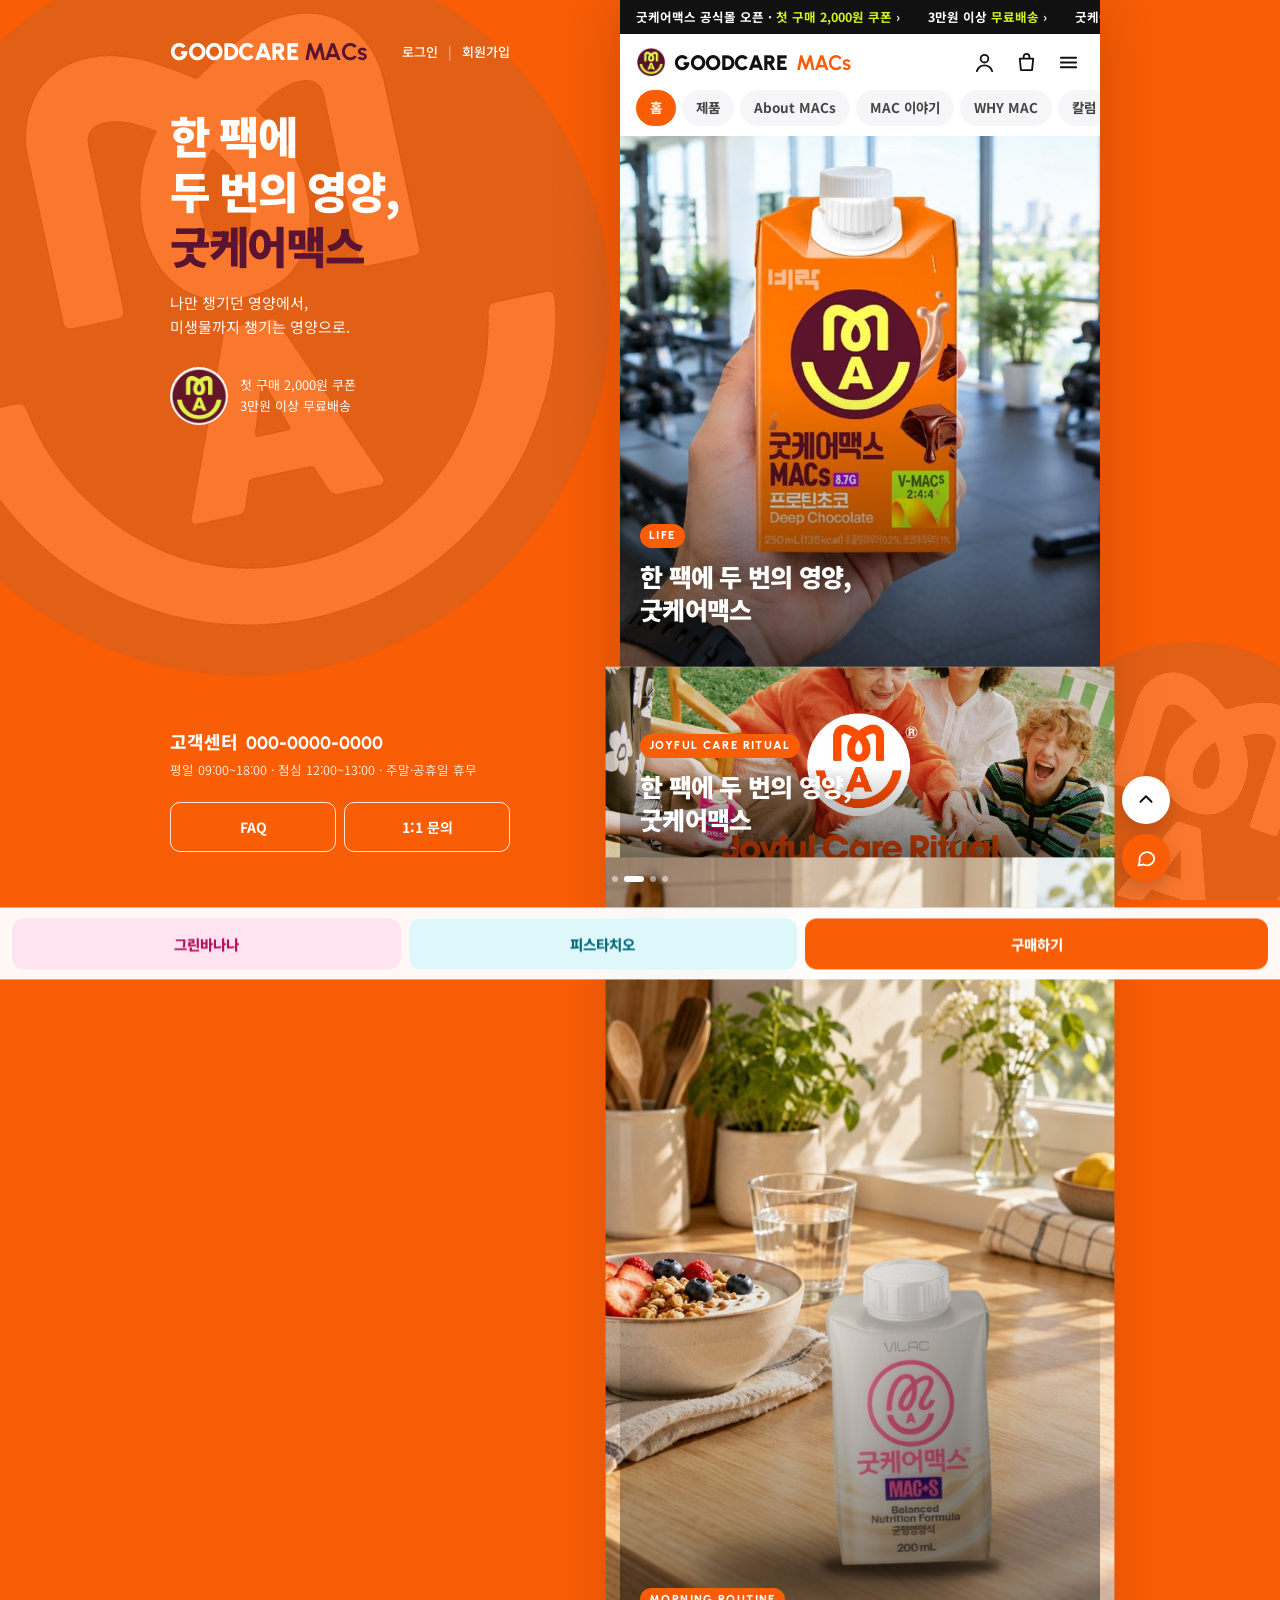
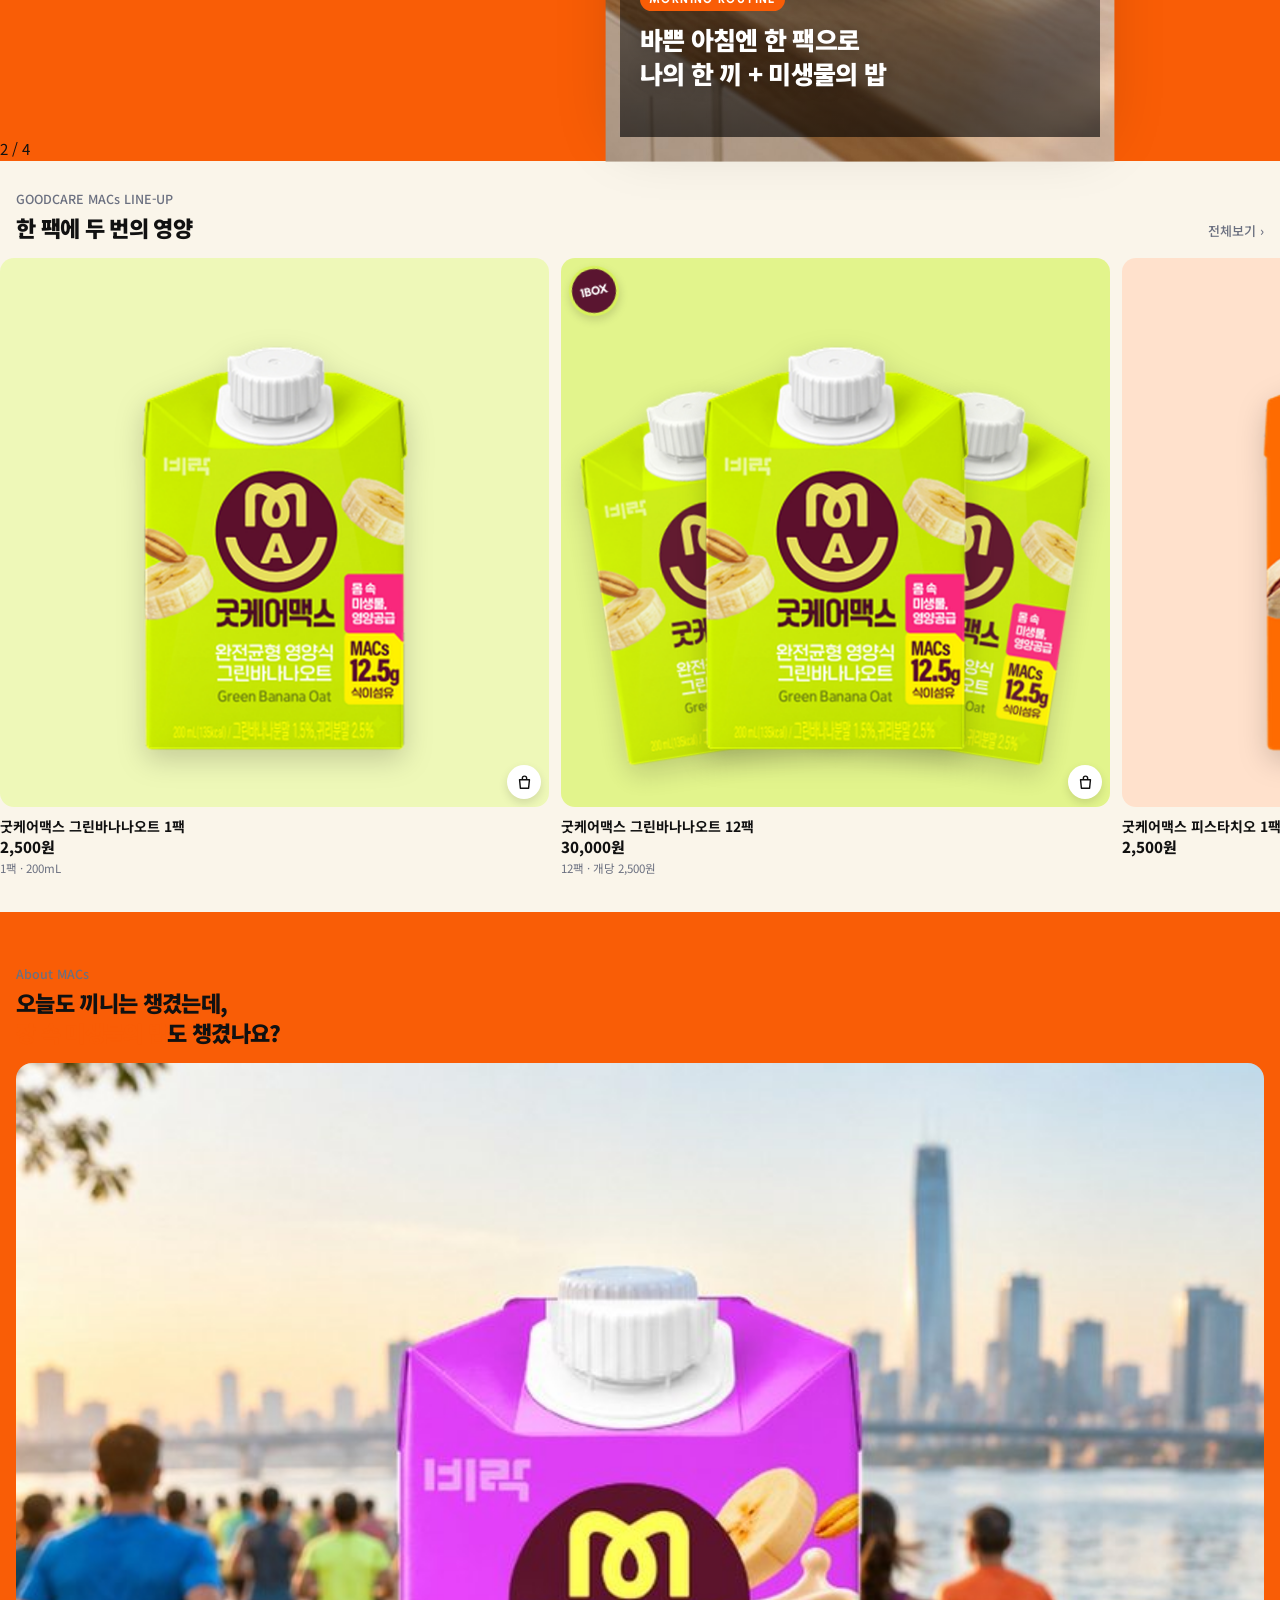
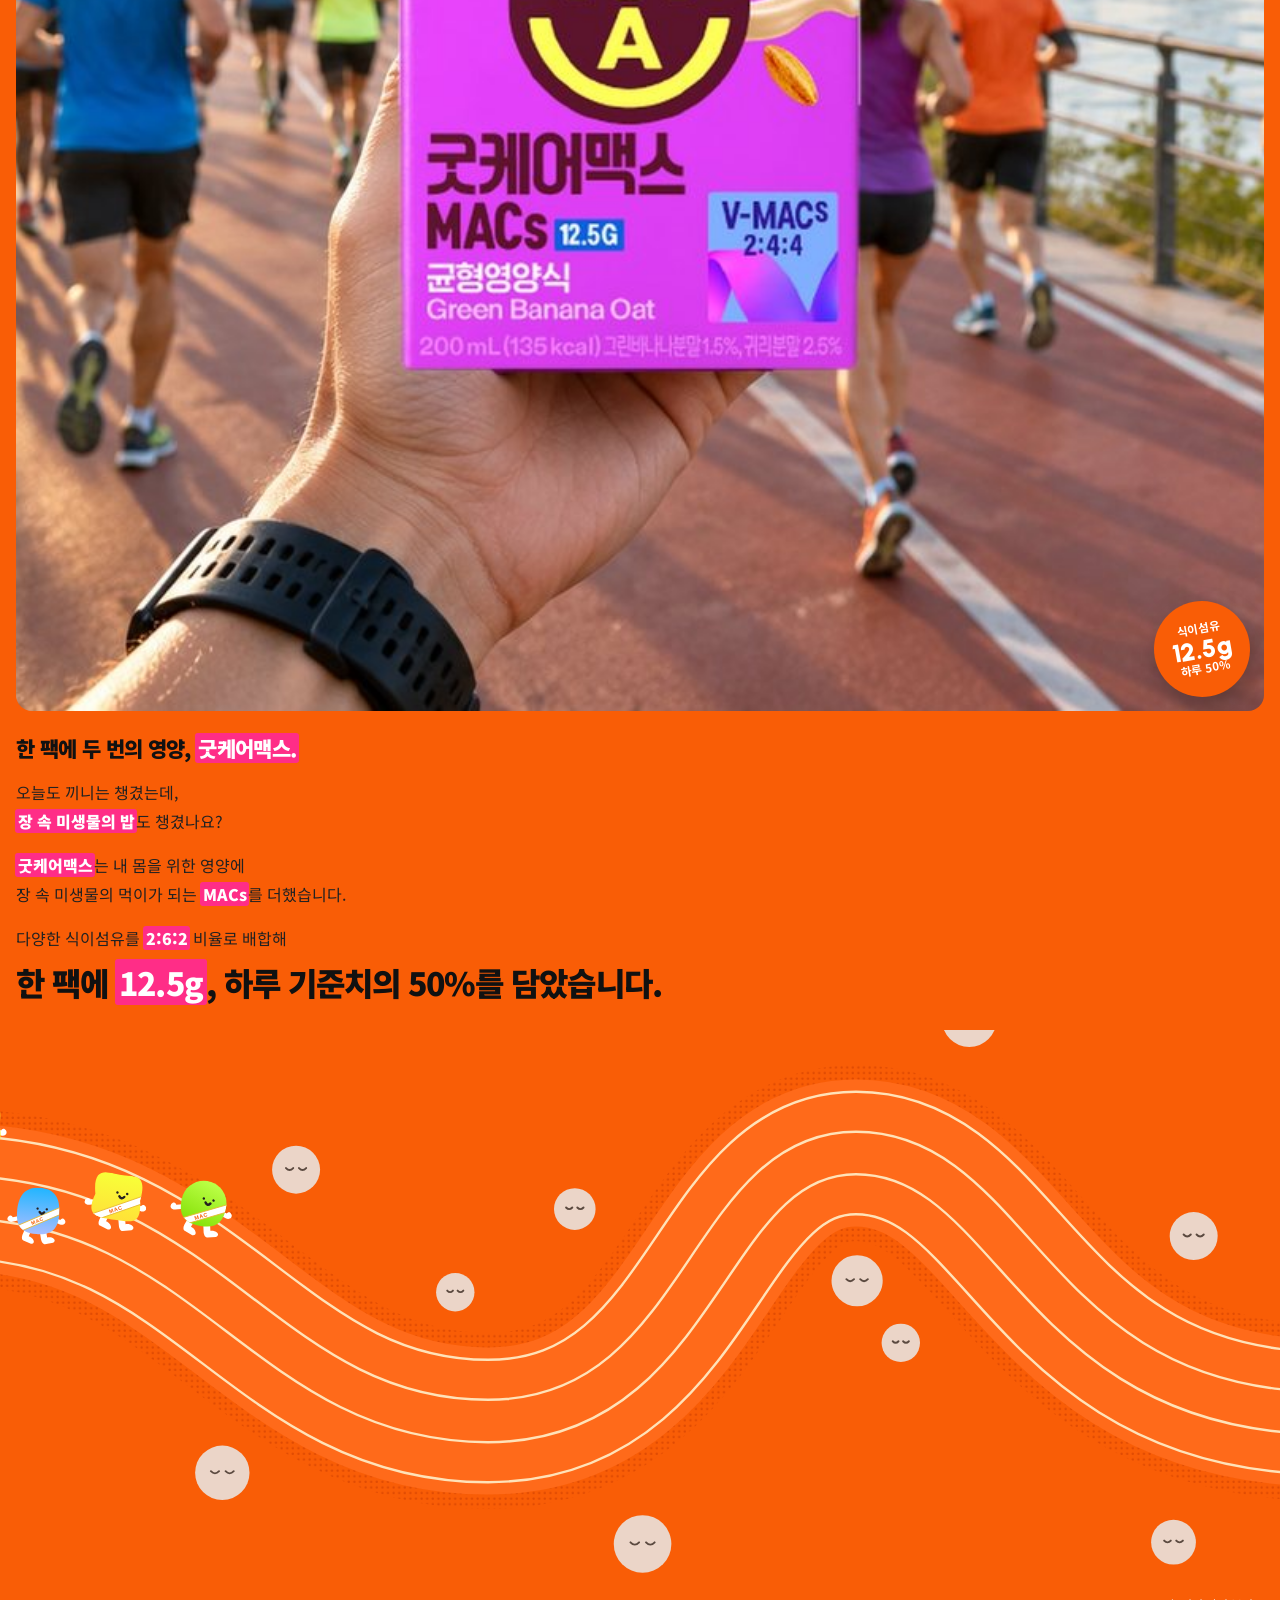
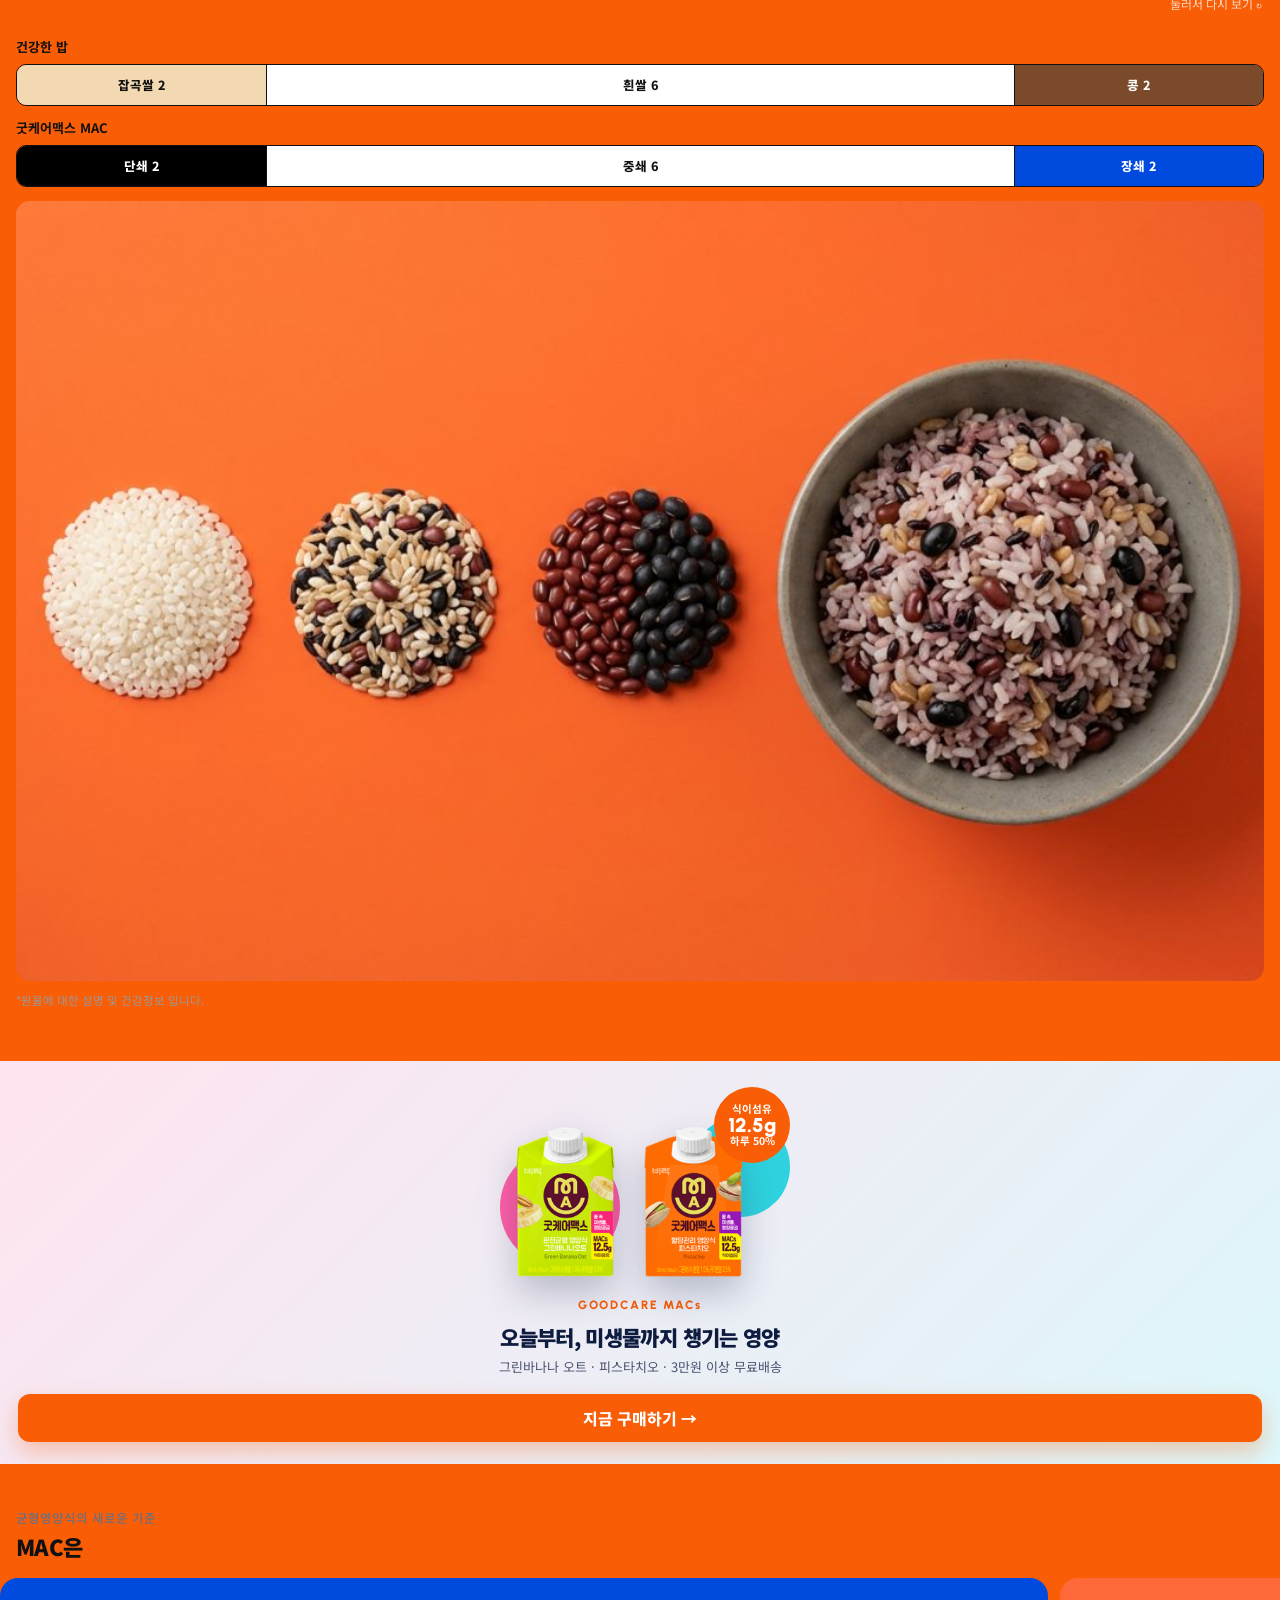
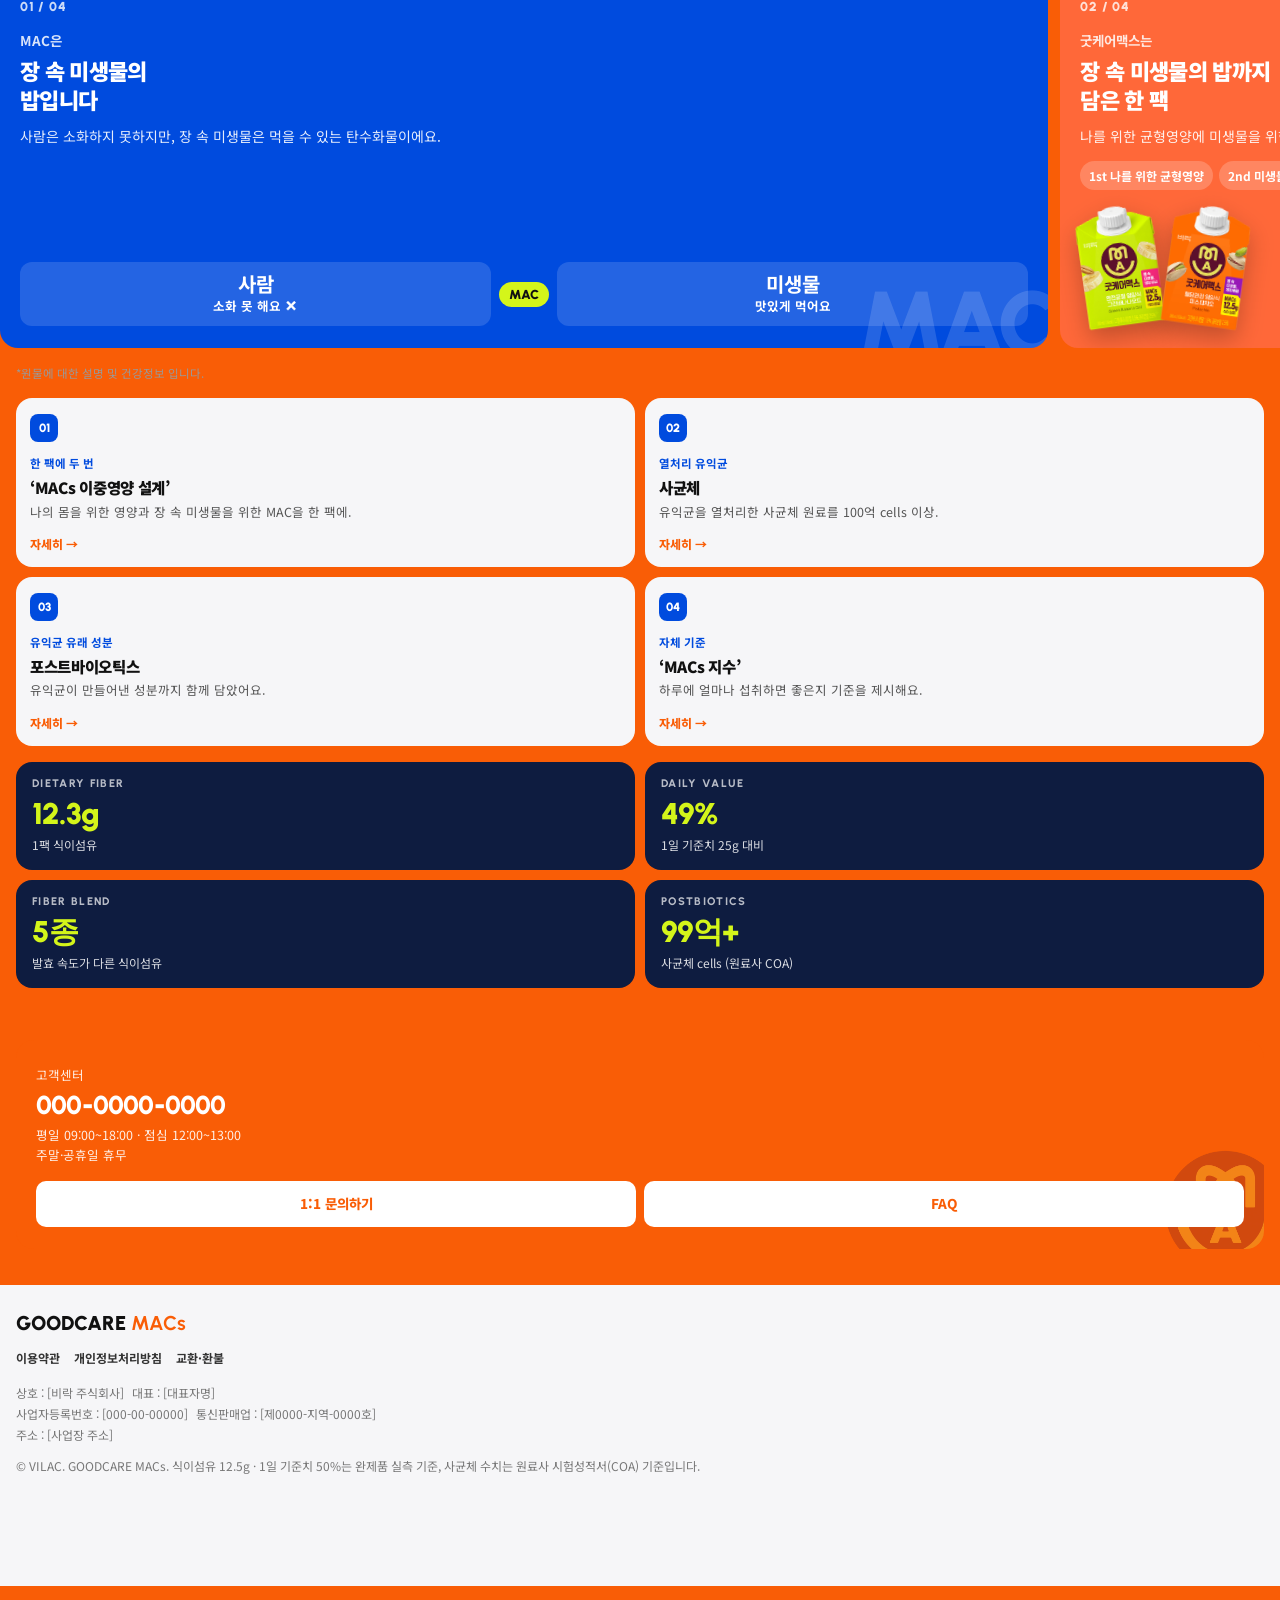
==== mobile/index.html @ 1662c773 "누끼 교체(v3), 모바일: 상단 슬라이드 새 사진 4장·라인업 4카드(1BOX)·About 이미지 러닝컷·MAC 달리기 삭제 Co-Authored-By: Claude Opus 5" ====
<!DOCTYPE html>
<html lang="ko">
<head>
<meta charset="utf-8">
<meta name="viewport" content="width=device-width, initial-scale=1, viewport-fit=cover">
<meta name="description" content="GOODCARE MACs 굿케어맥스 — 나만 챙기던 영양에서, 미생물까지 챙기는 영양으로.">
<meta property="og:image" content="assets/hero-life.jpg">
<meta name="theme-color" content="#F95D06">
<title>GOODCARE MACs Mobile</title>
<link rel="preconnect" href="https://fonts.googleapis.com">
<link rel="preconnect" href="https://fonts.gstatic.com" crossorigin>
<link rel="stylesheet" href="https://fonts.googleapis.com/css2?family=Urbanist:wght@500;600;700;800;900&family=Noto+Sans+KR:wght@400;500;700;900&display=swap">
<style>
:root{
  --o:#F95D06; --o2:#FF6839; --pink:#FF2D87; --cobalt:#004BDE; --navy:#0E1C40; --burg:#5A1330;
  --ink:#111; --sub:#6B7080; --line:#ECEDF1; --soft:#F6F6F8; --lime:#D4F51A;
  --display:"Urbanist","Helvetica Neue",Arial,sans-serif;
  --kr:"Noto Sans KR","Apple SD Gothic Neo","Malgun Gothic",sans-serif;
  --colw:480px;
  color-scheme:light;
}
*{box-sizing:border-box}
html,body{margin:0}
html{scroll-behavior:smooth;-webkit-text-size-adjust:100%}
body{background:var(--o);color:var(--ink);font-family:var(--kr);font-size:15px;line-height:1.6;-webkit-font-smoothing:antialiased;word-break:keep-all;overflow-x:hidden}
a{color:inherit;text-decoration:none}
img{display:block;max-width:100%}
button{font:inherit;color:inherit;background:none;border:0;padding:0;cursor:pointer}
h1,h2,h3,h4,p{margin:0}
:focus-visible{outline:3px solid var(--cobalt);outline-offset:2px}

/* ===== desktop backdrop (lalasweet-style) ===== */
.bg{position:fixed;inset:0;z-index:0;overflow:hidden;pointer-events:none}
.bg img{position:absolute;opacity:.16;filter:saturate(0) brightness(3)}
.bg .b1{width:62vw;max-width:980px;left:-12vw;top:-10vh;transform:rotate(-12deg)}
.bg .b2{width:30vw;max-width:520px;right:-8vw;bottom:-12vh;transform:rotate(18deg)}
.side{position:fixed;z-index:1;top:0;bottom:0;display:none;flex-direction:column;justify-content:space-between;color:#fff;padding-block:40px 48px;
  width:340px;left:max(24px,calc(50% - 20px - 110px - 340px))}
.side .s-top{display:flex;justify-content:space-between;align-items:center}
.side .s-logo{white-space:nowrap;font:900 24px/1 var(--display);letter-spacing:-.02em}.side .s-logo b{color:var(--burg)}
.side .s-acc{font-size:13px;font-weight:500;display:flex;gap:10px}.side .s-acc span{opacity:.5}
.side h1{margin-top:44px;font:900 44px/1.25 var(--kr);letter-spacing:-.03em}
.side h1 em{font-style:normal;color:var(--burg)}
.side .s-sub{margin-top:18px;font-size:15px;opacity:.95}
.side .s-cs b{font:800 18px/1.3 var(--kr)}.side .s-cs b span{font-family:var(--display);margin-left:8px}
.side .s-cs p{font-size:12.5px;opacity:.85;margin-top:4px}
.side .s-btns{margin-top:22px;display:grid;grid-template-columns:1fr 1fr;gap:8px}
.side .s-btns a{border:1.5px solid rgba(255,255,255,.85);border-radius:10px;padding:13px;text-align:center;font-weight:700;font-size:14px;transition:background .2s,color .2s}
.side .s-btns a:hover{background:#fff;color:var(--o)}
.side .s-qr{display:flex;gap:12px;align-items:center;margin-top:28px;font-size:13px;opacity:.95}
.side .s-qr img{width:58px;height:58px;border-radius:50%;background:#fff}

/* ===== app column ===== */
.app{position:relative;z-index:2;width:100%;max-width:var(--colw);margin:0 auto;background:#fff;min-height:100vh;min-height:100dvh;box-shadow:0 0 60px rgba(0,0,0,.18)}
@media (min-width:1024px){
  .side{display:flex}
  .app{margin-left:calc(50% - 20px)}
}
@media (min-width:1024px) and (max-width:1180px){.side{width:300px;left:24px}.side h1{font-size:38px}}

/* promo bar */
.promo{display:block;background:#111;color:#fff;font-size:12.5px;font-weight:700;overflow:hidden;white-space:nowrap;height:34px;line-height:34px}
.promo .t{display:inline-flex;gap:28px;padding-left:16px;animation:promo 18s linear infinite}
.promo em{font-style:normal;color:var(--lime)}
@keyframes promo{to{transform:translateX(-50%)}}

/* header */
.hd{position:sticky;top:0;z-index:30;background:rgba(255,255,255,.96);-webkit-backdrop-filter:blur(10px);backdrop-filter:blur(10px)}
.hd-row{height:56px;display:flex;align-items:center;justify-content:space-between;padding:0 12px 0 16px}
.logo{display:flex;align-items:center;gap:8px;font:900 21px/1 var(--display);letter-spacing:-.02em}
.logo img{width:30px;height:30px}
.logo b{color:var(--o)}
.hd-ic{display:flex;gap:2px}
.hd-ic a,.hd-ic button{width:40px;height:40px;display:grid;place-items:center;border-radius:50%;position:relative}
.hd-ic svg{width:23px;height:23px}
.hd-ic .cnt{position:absolute;top:5px;right:4px;min-width:16px;height:16px;padding:0 4px;border-radius:8px;background:var(--o);color:#fff;font:800 10px/16px var(--display);text-align:center}
.tabs{display:flex;gap:6px;overflow-x:auto;padding:0 16px 10px;scrollbar-width:none}
.tabs::-webkit-scrollbar{display:none}
.tabs a{flex:none;padding:7px 14px;border-radius:999px;background:var(--soft);font-size:13.5px;font-weight:700;color:#444;transition:background .2s,color .2s}
.tabs a.on{background:var(--o);color:#fff}

/* hero slider */
.hero{position:relative;background:#111}
.slides{display:flex;overflow-x:auto;scroll-snap-type:x mandatory;scrollbar-width:none;-webkit-overflow-scrolling:touch}
.slides::-webkit-scrollbar{display:none}
.slide{position:relative;flex:0 0 100%;scroll-snap-align:start;aspect-ratio:1/1.12;overflow:hidden}
.slide img{width:100%;height:100%;object-fit:cover;transform:scale(1.06);transition:transform 6s ease}
.slide.on img{transform:scale(1)}
.slide::after{content:"";position:absolute;inset:auto 0 0;height:55%;background:linear-gradient(transparent,rgba(0,0,0,.62))}
.slide .cap{position:absolute;left:20px;right:20px;bottom:46px;z-index:1;color:#fff}
.slide .cap small{display:inline-block;font:800 11.5px/1 var(--display);letter-spacing:.12em;background:var(--o);padding:6px 9px;border-radius:999px}
.slide .cap h2{margin-top:12px;font:900 25px/1.35 var(--kr);letter-spacing:-.03em;text-shadow:0 2px 14px rgba(0,0,0,.25)}
.slide .badge{position:absolute;z-index:1;right:16px;top:16px;width:84px;height:84px;border-radius:50%;background:var(--burg);color:#fff;display:grid;place-content:center;text-align:center;font:900 13px/1.15 var(--kr);transform:rotate(10deg);box-shadow:0 8px 20px rgba(0,0,0,.25)}
.slide .badge b{display:block;font:900 22px/1 var(--display);color:var(--lime)}
.dots{position:absolute;left:0;right:0;bottom:18px;z-index:2;display:flex;justify-content:center;gap:6px}
.dots button{width:6px;height:6px;border-radius:3px;background:rgba(255,255,255,.5);transition:width .3s,background .3s}
.dots button.on{width:20px;background:#fff}
.hero .num{position:absolute;right:16px;bottom:14px;z-index:2;color:#fff;background:rgba(0,0,0,.35);border-radius:999px;padding:3px 10px;font:700 12px/1.5 var(--display)}

/* sections */
.sec{padding:44px 16px 8px}
.eb{font-size:12.5px;color:var(--sub);font-weight:500}
.ttl{margin-top:4px;font:900 22px/1.35 var(--kr);letter-spacing:-.03em}
.ttl em{font-style:normal;color:var(--o)}
.more{font-size:13px;color:var(--sub);font-weight:500;white-space:nowrap}
.sh{display:flex;justify-content:space-between;align-items:flex-end;gap:12px}

/* product rail */
.rail{display:flex;gap:12px;overflow-x:auto;margin:16px -16px 0;padding:0 16px 6px;scroll-snap-type:x mandatory;scrollbar-width:none}
.rail::-webkit-scrollbar{display:none}
.pc{flex:0 0 44%;scroll-snap-align:start}
.pc .ph{position:relative;aspect-ratio:1;border-radius:14px;overflow:hidden;display:grid;place-items:center}
.pc .ph img{height:84%;width:auto;filter:drop-shadow(0 10px 14px rgba(0,0,0,.18));transition:transform .4s}
.pc .ph img.cover{width:100%;height:100%;object-fit:cover;filter:none}
.pc:hover .ph img{transform:scale(1.05) rotate(-2deg)}
.pc .tag{position:absolute;z-index:1;left:8px;top:8px;background:#111;color:#fff;font:800 10.5px/1 var(--display);padding:5px 7px;border-radius:5px;letter-spacing:.04em}
.pc .tag.o{background:var(--o)}
.pc .cart{position:absolute;right:8px;bottom:8px;width:34px;height:34px;border-radius:50%;background:#fff;display:grid;place-items:center;box-shadow:0 4px 10px rgba(0,0,0,.12)}
.pc .cart svg{width:17px;height:17px}
.pc h3{margin-top:10px;font-size:14px;font-weight:700;line-height:1.4;overflow:hidden;text-overflow:ellipsis;white-space:nowrap}
.pc .lp{font-size:12px;color:#aaa;text-decoration:line-through;margin-top:2px}
.pc .pr{font:800 15px/1.3 var(--kr)}.pc .pr b{color:var(--o);margin-right:4px}
.pc .rv{font-size:11.5px;color:var(--sub);margin-top:3px}

/* about block */
.about{padding:52px 16px 8px}
.feat{position:relative;margin-top:16px;border-radius:16px;overflow:hidden}
.feat img{width:100%;aspect-ratio:1/1;object-fit:cover}
.stk{position:absolute;right:14px;bottom:14px;width:96px;height:96px;border-radius:50%;background:var(--o);color:#fff;display:grid;place-content:center;text-align:center;font:700 11.5px/1.2 var(--kr);transform:rotate(-10deg);box-shadow:0 10px 24px rgba(0,0,0,.25);animation:spin 12s linear infinite}
.stk b{display:block;font:900 25px/1.05 var(--display)}
@keyframes spin{to{transform:rotate(350deg)}}
.copy{margin-top:22px;display:grid;gap:14px;font-size:16px;line-height:1.85;color:#222}
.copy .big{display:inline-block;margin-top:8px;font-size:2em;font-weight:900;line-height:1.3;letter-spacing:-.03em;color:var(--ink)}
.copy .lead{font:900 21px/1.45 var(--kr);letter-spacing:-.03em;color:var(--ink)}
.copy em{font-style:normal;font-weight:900;color:#fff;padding:0 .14em;margin:0 -.04em;border-radius:3px;
  background:linear-gradient(var(--pink),var(--pink)) no-repeat 0 0/0% 100%;transition:background-size .9s cubic-bezier(.6,.1,.2,1),color .3s;color:var(--ink)}
.copy.hl em{background-size:100% 100%;color:#fff}
.copy.hl p:nth-child(2) em{transition-delay:.25s,.25s}.copy.hl p:nth-child(3) em{transition-delay:.5s,.5s}.copy.hl p:nth-child(4) em{transition-delay:.75s,.75s}

/* race */
.race{margin-top:26px;border-radius:18px;background:#F95D06;color:#fff;overflow:hidden;position:relative;padding:18px 0 0}
.race::before{content:"";position:absolute;inset:0;opacity:.18;background-image:radial-gradient(#C61D00 1px,transparent 1.3px);background-size:5px 5px;pointer-events:none}
.race .rh{position:relative;padding:0 18px;display:flex;justify-content:space-between;align-items:flex-start;gap:10px}
.race .rh b{font:900 18px/1.3 var(--kr)}.race .rh small{display:block;font-size:12.5px;opacity:.9;font-weight:500;margin-top:2px}
.race .replay{flex:none;background:rgba(255,255,255,.2);border-radius:999px;padding:6px 12px;font-size:12px;font-weight:700}
.track{position:relative;margin-top:14px;height:250px;background:#F75F0E;cursor:pointer}
.track .lane{position:absolute;left:0;right:0;height:5px;background:#fff;opacity:.92}
.track .goal{position:absolute;top:0;bottom:0;width:0;border-left:3px dashed rgba(255,255,255,.75)}
.track .goal span{position:absolute;bottom:6px;left:6px;font:900 11px/1 var(--display);letter-spacing:.1em}
.rn{position:absolute;width:12.5%;transition:left 0s}
.rn img{width:100%;height:auto;transform-origin:50% 90%}
.race.go .rn{animation:none}
.race.go .rn img{animation:stride .32s ease-in-out infinite alternate}
.race.go .rn.stop img{animation:idle 1.6s ease-in-out infinite}
.race.done .rn img{animation:idle 1.6s ease-in-out infinite}
@keyframes stride{from{transform:translateY(0) rotate(-6deg)}to{transform:translateY(-8px) rotate(4deg)}}
@keyframes idle{0%,100%{transform:translateY(0)}50%{transform:translateY(-3px)}}
.bub{position:absolute;z-index:3;background:#fff;color:#111;font:800 11.5px/1.3 var(--kr);padding:7px 10px;border-radius:10px;text-align:center;opacity:0;transform:translateY(8px) scale(.8);transition:opacity .35s,transform .35s cubic-bezier(.3,1.6,.5,1);box-shadow:0 6px 14px rgba(0,0,0,.18)}
.bub::after{content:"";position:absolute;left:14px;bottom:-6px;border:6px solid transparent;border-bottom:0;border-top-color:#fff}
.bub.on{opacity:1;transform:none}
.race .note{position:relative;padding:12px 18px 16px;font-size:11.5px;opacity:.85}

/* ratio */
.ratio{margin-top:18px;display:grid;gap:12px}
.rrow span{display:block;font-size:13px;font-weight:700;margin-bottom:6px}
.rbar{display:grid;grid-template-columns:2fr 6fr 2fr;border-radius:10px;overflow:hidden;border:1.5px solid #111;font-size:12.5px;font-weight:800;text-align:center}
.rbar i{font-style:normal;padding:10px 2px;transform-origin:left;transform:scaleX(0);transition:transform .7s cubic-bezier(.2,.8,.2,1)}
.rbar i+i{border-left:1.5px solid #111}
.ratio.in .rbar i{transform:none}.ratio.in .rbar i:nth-child(2){transition-delay:.15s}.ratio.in .rbar i:nth-child(3){transition-delay:.3s}
.ratio.in .rbar.m i{transition-delay:.45s}.ratio.in .rbar.m i:nth-child(2){transition-delay:.6s}.ratio.in .rbar.m i:nth-child(3){transition-delay:.75s}
.rice{margin-top:14px;border-radius:14px;overflow:hidden}.rice img{width:100%;aspect-ratio:16/10;object-fit:cover}
.src{margin-top:10px;font-size:11.5px;color:#999}

/* buy banner */
.buy{position:relative;margin:44px 0 0;background:linear-gradient(135deg,#FFE3F0,#DDF7FA);padding:26px 18px 22px;overflow:hidden}
.buy .art{position:relative;height:190px}
.buy .art img{position:absolute;bottom:0;height:186px;width:auto;filter:drop-shadow(0 16px 18px rgba(14,28,64,.25));transform-origin:50% 90%}
.buy .p1{left:calc(50% - 116px);--r:-12deg;animation:bob 3s ease-in-out infinite}
.buy .p2{left:calc(50% + 6px);--r:11deg;animation:bob 3s ease-in-out -1.5s infinite}
.buy .bl{position:absolute;border-radius:50%}
.buy .bl1{width:120px;height:120px;left:calc(50% - 140px);bottom:10px;background:#FF5FA8;animation:pulse 4s ease-in-out infinite}
.buy .bl2{width:100px;height:100px;left:calc(50% + 50px);bottom:60px;background:#2FD3E0;animation:pulse 4s ease-in-out -2s infinite}
.buy .stk2{position:absolute;right:calc(50% - 150px);top:0;width:76px;height:76px;border-radius:50%;background:var(--o);color:#fff;display:grid;place-content:center;text-align:center;font:700 10.5px/1.15 var(--kr);animation:spin 10s linear infinite}
.buy .stk2 b{display:block;font:900 20px/1 var(--display)}
@keyframes bob{0%,100%{transform:translateY(0) rotate(var(--r))}50%{transform:translateY(-14px) rotate(calc(var(--r) * .5))}}
@keyframes pulse{0%,100%{transform:scale(1)}50%{transform:scale(1.1)}}
.buy .bt{text-align:center;margin-top:14px}
.buy .bt small{font:800 12px/1 var(--display);letter-spacing:.14em;color:var(--o)}
.buy .bt h3{margin-top:8px;font:900 21px/1.35 var(--kr);letter-spacing:-.03em;color:var(--navy)}
.buy .bt p{margin-top:6px;font-size:13px;color:#4A5470}
.btn{display:flex;align-items:center;justify-content:center;gap:.4em;width:100%;margin-top:16px;padding:16px;border-radius:12px;background:var(--o);color:#fff;font:800 16px/1 var(--kr);box-shadow:0 10px 22px rgba(249,93,6,.3);transition:transform .2s}
.btn:active{transform:scale(.98)}
.btn.dark{background:#111;box-shadow:none}
.btn.line{background:#fff;color:#111;border:1.5px solid #111;box-shadow:none}

/* MAC story cards */
.story{display:flex;gap:12px;overflow-x:auto;margin:16px -16px 0;padding:0 16px 6px;scroll-snap-type:x mandatory;scrollbar-width:none}
.story::-webkit-scrollbar{display:none}
.st{flex:0 0 84%;scroll-snap-align:start;border-radius:18px;padding:22px 20px;min-height:300px;display:flex;flex-direction:column;position:relative;overflow:hidden}
.st .n{font:900 13px/1 var(--display);letter-spacing:.06em;opacity:.8}
.st .k{margin-top:16px;font-size:13.5px;font-weight:700;opacity:.85}
.st h3{margin-top:4px;font:900 22px/1.35 var(--kr);letter-spacing:-.03em}
.st p{margin-top:10px;font-size:14px;line-height:1.7;opacity:.9}
.st .g{position:absolute;right:-10px;bottom:-22px;font:900 92px/1 var(--display);letter-spacing:-.04em;opacity:.14}
.st .vis{margin-top:auto;padding-top:16px;display:flex;gap:8px;align-items:flex-end}
.st.s1{background:var(--cobalt);color:#fff}.st.s2{background:var(--o2);color:#fff}.st.s3{background:#FFF1D6;color:#3A2A12}.st.s4{background:var(--navy);color:#fff}
.duel{display:grid;grid-template-columns:1fr auto 1fr;gap:8px;align-items:center;width:100%}
.duel div{background:rgba(255,255,255,.14);border-radius:12px;padding:10px;text-align:center;font-size:12.5px;font-weight:700}
.duel div b{display:block;font-size:20px;line-height:1.2}
.duel .cap{background:var(--lime);color:#111;border-radius:999px;padding:6px 10px;font:900 13px/1 var(--display)}
.st .packs img{height:120px;width:auto;filter:drop-shadow(0 10px 12px rgba(0,0,0,.25))}
.st .packs img:first-child{transform:rotate(-8deg)}.st .packs img:last-child{transform:rotate(8deg)}
.chips{display:flex;flex-wrap:wrap;gap:6px;margin-top:12px}
.chips span{font-size:12px;font-weight:700;background:rgba(255,255,255,.2);padding:5px 9px;border-radius:999px}

/* only 4 */
.only4{margin-top:16px;display:grid;grid-template-columns:1fr 1fr;gap:10px}
.only4 a{position:relative;border-radius:16px;background:var(--soft);padding:16px 14px 46px;display:grid;gap:4px;align-content:start;transition:transform .2s,background .2s}
.only4 a:hover{background:#FFF0E6}
.only4 .ub{font:900 12px/1 var(--display);color:#fff;background:var(--cobalt);width:28px;height:28px;border-radius:8px;display:grid;place-items:center}
.only4 .uk{margin-top:8px;font-size:11.5px;color:var(--cobalt);font-weight:700}
.only4 h4{font:900 15.5px/1.35 var(--kr);letter-spacing:-.02em}
.only4 p{font-size:12.5px;color:#555;line-height:1.55}
.only4 .go{position:absolute;left:14px;bottom:14px;font-size:12px;font-weight:800;color:var(--o)}

/* stats */
.stats{margin-top:16px;display:grid;grid-template-columns:1fr 1fr;gap:10px}
.stat{border-radius:16px;background:var(--navy);color:#fff;padding:16px}
.stat h5{margin:0;font:800 11px/1 var(--display);letter-spacing:.12em;opacity:.7;text-transform:uppercase}
.stat .v{display:block;margin-top:10px;font:900 30px/1 var(--display);letter-spacing:-.03em;color:var(--lime)}
.stat small{display:block;margin-top:6px;font-size:12px;opacity:.85}

/* process */
.kit{margin-top:16px;border-radius:16px;overflow:hidden}.kit img{width:100%;aspect-ratio:16/10;object-fit:cover}
.steps{margin-top:18px;position:relative;display:grid;gap:0}
.steps::before{content:"";position:absolute;left:21px;top:10px;bottom:10px;width:2px;background:repeating-linear-gradient(#ddd 0 6px,transparent 6px 11px)}
.stp{position:relative;display:grid;grid-template-columns:44px 1fr;gap:12px;align-items:center;padding:8px 0}
.stp b{width:44px;height:44px;border-radius:50%;display:grid;place-items:center;font:900 14px/1 var(--display);background:#fff;border:2px solid var(--navy);color:var(--navy);position:relative}
.stp.g b{background:var(--o);border-color:var(--o);color:#fff}
.stp span{font-size:15px;font-weight:700}.stp small{display:block;font-size:12px;color:var(--sub);font-weight:500}
.who{margin-top:12px;display:grid;gap:4px;font-size:12px;color:var(--sub)}
.who i{display:inline-block;width:8px;height:8px;border-radius:50%;margin-right:6px;vertical-align:1px}

/* moments */
.mom{margin-top:16px;display:grid;grid-template-columns:1fr 1fr 1fr;gap:4px}
.mom figure{margin:0;position:relative;aspect-ratio:1;overflow:hidden;border-radius:4px}
.mom figure img{width:100%;height:100%;object-fit:cover;transition:transform .5s}
.mom figure:hover img{transform:scale(1.06)}
.mom figure.w{grid-column:span 2;aspect-ratio:auto}
.mom figure.w3{grid-column:span 3;aspect-ratio:2/1}
.mom figcaption{position:absolute;left:8px;bottom:7px;color:#fff;font-size:11.5px;font-weight:700;text-shadow:0 1px 6px rgba(0,0,0,.5)}

/* column board */
.board{margin-top:14px;border-top:2px solid #111}
.post{border-bottom:1px solid var(--line)}
.post summary{list-style:none;cursor:pointer;display:grid;grid-template-columns:auto 1fr 18px;gap:4px 10px;align-items:center;padding:15px 0}
.post summary::-webkit-details-marker{display:none}
.post .b-no{grid-row:span 2;font:900 15px/1 var(--display);color:var(--o)}
.post .b-cat{font-size:11.5px;font-weight:700;color:var(--cobalt)}
.post .b-title{grid-column:2;font-size:15px;font-weight:700;line-height:1.45}
.post .b-meta{display:none}
.post .b-arrow{grid-row:1/span 2;grid-column:3;width:10px;height:10px;border-right:2px solid #111;border-bottom:2px solid #111;transform:rotate(45deg);transition:transform .2s;justify-self:center}
.post[open] .b-arrow{transform:rotate(-135deg)}
.post-body{padding:0 0 18px;font-size:14.5px;line-height:1.85;color:#333;display:grid;gap:10px}
.post-body h3{font-size:16px;font-weight:900;color:#111}
.post-body .post-close{justify-self:start;font-size:12.5px;color:var(--sub);border:1px solid var(--line);border-radius:999px;padding:6px 12px}
.col-note{margin-top:12px;font-size:11.5px;color:#999}

/* FAQ (content copied from v2) */
.faq{padding-bottom:10px}
.faq .fq-sec{margin-top:34px}
.faq .fq-sec:first-child{margin-top:0}
.fq-eb{font:800 12px/1 var(--display);letter-spacing:.14em;color:var(--o)}
.fq-sec h2{margin-top:8px;font:900 22px/1.35 var(--kr);letter-spacing:-.03em}
.fq-sec h2 em{font-style:normal;color:var(--o)}
.fq-lead{margin-top:10px;font-size:14.5px;line-height:1.8;color:#333}
.fq-lead strong,.why strong,.fq-a strong,.rt strong{color:var(--cobalt);font-weight:800}
.why{margin:16px 0 0;padding:0;border-top:2px solid #111}
.why li{list-style:none;display:grid;grid-template-columns:2.4em minmax(0,1fr);gap:8px;padding:18px 0;border-bottom:1px solid var(--line);scroll-margin-top:120px}
.why-n{font:900 20px/1.2 var(--display);color:var(--o)}
.why h3{font:900 17px/1.45 var(--kr);letter-spacing:-.02em}
.why p{margin-top:8px;font-size:14px;line-height:1.8;color:#333}
.why .uk2{display:inline-block;margin-bottom:4px;font-size:11.5px;font-weight:700;color:var(--cobalt)}
.tip{margin-top:12px;background:#FFF4EC;border-left:4px solid var(--o);border-radius:10px;padding:12px 14px;display:grid;gap:4px}
.tip b{font:800 11px/1 var(--display);letter-spacing:.14em;color:var(--o)}
.tip p{margin:0;font-size:13.5px}
.fq-list{margin-top:16px;border-top:2px solid #111}
.fq{border-bottom:1px solid var(--line)}
.fq summary{list-style:none;cursor:pointer;display:grid;grid-template-columns:2.2em minmax(0,1fr) 1em;gap:6px;align-items:baseline;padding:15px 0}
.fq summary::-webkit-details-marker{display:none}
.fq summary b{font:900 14px/1 var(--display);color:var(--o)}
.fq summary span{font-size:15px;font-weight:700;line-height:1.45}
.fq summary i{font-style:normal;font:400 20px/1 var(--display);transition:transform .2s;text-align:right}
.fq[open] summary i{transform:rotate(45deg);color:var(--o)}
.fq-a{padding:0 0 16px;display:grid;gap:10px;font-size:14px;line-height:1.8;color:#333}
.fq-src{font-size:11.5px;line-height:1.6;color:#888}
.fq-src a{text-decoration:underline;overflow-wrap:anywhere}
.rt{margin-top:14px;background:#F1F5FB;border-radius:14px;padding:18px;display:grid;gap:10px}
.rt h3{font:900 17px/1.45 var(--kr);color:#14213D}
.rt h4{margin:4px 0 0;font-size:14.5px;font-weight:800;color:#14213D}
.rt p{font-size:14px;line-height:1.8}
.rt-day{margin:0;padding:0;display:grid;gap:8px}
.rt-day li{list-style:none;display:grid;grid-template-columns:4.6em 1fr;gap:8px;font-size:13.5px;line-height:1.7}
.rt-day li b{color:var(--o)}
.fq-note{margin-top:20px;font-size:11.5px;line-height:1.7;color:#888}
.src-note{margin-top:8px;font-size:11.5px;color:#999}

/* customer center + footer */
.cs{margin:44px 16px 0;border-radius:18px;background:var(--o);color:#fff;padding:22px 20px;position:relative;overflow:hidden}
.cs img{position:absolute;right:-26px;bottom:-26px;width:130px;opacity:.25}
.cs small{font-size:12.5px;opacity:.9}
.cs b{display:block;margin-top:4px;font:900 26px/1.2 var(--display)}
.cs p{margin-top:4px;font-size:12.5px;opacity:.9}
.cs .row{display:grid;grid-template-columns:1fr 1fr;gap:8px;margin-top:16px;position:relative}
.cs .row a{background:#fff;color:var(--o);border-radius:10px;padding:12px;text-align:center;font-weight:800;font-size:13.5px}
.ft{margin-top:36px;background:var(--soft);padding:28px 16px 110px;font-size:12px;color:#777;line-height:1.75}
.ft .fl{font:900 20px/1 var(--display);color:#111}.ft .fl b{color:var(--o)}
.ft nav{display:flex;flex-wrap:wrap;gap:4px 14px;margin:14px 0;font-weight:700;color:#333}
.ft .biz span{display:inline-block;margin-right:8px}

/* floating */
.fab{position:fixed;z-index:40;bottom:calc(18px + env(safe-area-inset-bottom,0px));right:max(14px,calc(50% - var(--colw)/2 + 14px));display:grid;gap:10px}
@media (max-width:1023px){.fab{bottom:calc(84px + env(safe-area-inset-bottom,0px))}}
@media (min-width:1024px){.fab{right:auto;left:calc(50% - 20px + var(--colw) + 22px)}}
.fab button,.fab a{width:48px;height:48px;border-radius:50%;display:grid;place-items:center;box-shadow:0 8px 20px rgba(0,0,0,.18)}
.fab .top{background:#fff;color:#111;opacity:0;pointer-events:none;transform:translateY(8px);transition:opacity .25s,transform .25s}
.fab .top.show{opacity:1;pointer-events:auto;transform:none}
.fab .chat{background:var(--o);color:#fff}
.fab svg{width:22px;height:22px}
@media (min-width:1024px){.fab .top{background:#fff}}

/* bottom buy bar */
.bbar{position:sticky;bottom:0;z-index:35;display:flex;gap:8px;padding:10px 12px calc(10px + env(safe-area-inset-bottom,0px));background:rgba(255,255,255,.96);-webkit-backdrop-filter:blur(10px);backdrop-filter:blur(10px);border-top:1px solid var(--line);transform:translateY(110%);transition:transform .3s}
.bbar.show{transform:none}
.bbar a{flex:1;display:flex;align-items:center;justify-content:center;gap:6px;padding:14px 8px;border-radius:12px;font-weight:800;font-size:14.5px}
.bbar .b1{background:#FFE3F0;color:#B0105C}.bbar .b2{background:#DDF7FA;color:#036C78}.bbar .b3{flex:1.2;background:var(--o);color:#fff}

/* drawer */
.dim{position:fixed;inset:0;z-index:50;background:rgba(0,0,0,.45);opacity:0;pointer-events:none;transition:opacity .25s}
.drawer{position:fixed;z-index:51;top:0;bottom:0;width:min(86vw,360px);right:max(0px,calc(50% - var(--colw)/2));background:#fff;transform:translateX(28px);opacity:0;visibility:hidden;transition:transform .3s cubic-bezier(.2,.8,.2,1),opacity .25s,visibility 0s .3s;display:flex;flex-direction:column;overflow-y:auto;box-shadow:-10px 0 40px rgba(0,0,0,.15)}
@media (min-width:1024px){.drawer{right:auto;left:calc(50% - 20px + var(--colw) - 360px)}}
html.dr .dim{opacity:1;pointer-events:auto}
html.dr .drawer{transform:none;opacity:1;visibility:visible;transition:transform .3s cubic-bezier(.2,.8,.2,1),opacity .25s}
.flash{animation:flash 1.6s ease}
@keyframes flash{0%,40%{background:#FFF0E6}100%{background:transparent}}
.drawer .d-top{display:flex;justify-content:space-between;align-items:center;padding:16px 16px 10px}
.drawer .d-x{width:40px;height:40px;font-size:22px}
.drawer .d-acc{margin:0 16px;padding:16px;border-radius:12px;background:var(--soft);font-size:13.5px}
.drawer .d-acc b{display:block;font-size:16px;margin-bottom:10px}
.drawer .d-acc div{display:grid;grid-template-columns:1fr 1fr;gap:6px}
.drawer .d-acc a{background:#111;color:#fff;border-radius:8px;text-align:center;padding:10px;font-weight:700}
.drawer .d-acc a+a{background:#fff;color:#111;border:1px solid #ddd}
.drawer nav{padding:10px 16px}
.drawer nav a{display:flex;justify-content:space-between;padding:14px 2px;border-bottom:1px solid var(--line);font-weight:700;font-size:15.5px}
.drawer nav a::after{content:"›";color:#bbb}
.drawer .d-q{margin:auto 16px 20px;font-size:12.5px;color:var(--sub)}

.soon-b{position:absolute;z-index:2;right:14px;top:14px;width:86px;height:86px;border-radius:50%;background:var(--o);color:#fff;display:grid;place-content:center;text-align:center;font:900 15px/1.1 var(--display);letter-spacing:.04em;transform:rotate(-10deg);box-shadow:0 8px 20px rgba(0,0,0,.25)}
.slide .soon-b{top:16px;right:16px}
.kit{position:relative}
.soon-eb{color:var(--o)!important;font-weight:800!important;letter-spacing:.12em}
.soon-steps{opacity:.55}
.soon-btn{background:var(--soft);color:#888;box-shadow:none;cursor:default}
.pc.soon .ph img{filter:grayscale(.3)}
.soon-ov{position:absolute;inset:0;z-index:1;background:rgba(10,16,36,.58);display:grid;place-content:center;text-align:center;color:#fff;gap:6px}
.soon-ov b{font:900 22px/1.05 var(--display);letter-spacing:.06em}
.soon-ov small{font-size:12px;font-weight:700;opacity:.9}
.drag{cursor:grab;user-select:none;-webkit-user-select:none}
.drag.dragging{cursor:grabbing;scroll-snap-type:none!important;scroll-behavior:auto}
.drag img{-webkit-user-drag:none;user-drag:none}
/* sub views (column, WHY MAC · FAQ) */
.view{position:fixed;z-index:45;top:0;bottom:0;left:max(0px,calc(50% - var(--colw)/2));width:min(100%,var(--colw));background:#fff;overflow-y:auto;-webkit-overflow-scrolling:touch;padding-bottom:60px;box-shadow:0 0 60px rgba(0,0,0,.18)}
@media (min-width:1024px){.view{left:calc(50% - 20px)}}
.view[hidden]{display:none}
.v-hd{position:sticky;top:0;z-index:2;display:flex;align-items:center;gap:4px;height:56px;padding:0 8px;background:rgba(255,255,255,.96);-webkit-backdrop-filter:blur(10px);backdrop-filter:blur(10px);border-bottom:1px solid var(--line)}
.v-back{width:44px;height:44px;font-size:22px;border-radius:50%}
.v-hd b{font-size:16px;font-weight:800}
.view .sec{padding-top:22px}
.view .fq-sec{scroll-margin-top:70px}
html.vw{overflow:hidden}
/* reveal */
.js .rv{opacity:0;transform:translateY(20px);transition:opacity .7s ease,transform .7s cubic-bezier(.2,.8,.2,1)}
.js .rv.in{opacity:1;transform:none}
@media (prefers-reduced-motion:reduce){*,*::before,*::after{animation:none!important;transition:none!important}.js .rv{opacity:1;transform:none}.copy em{background-size:100% 100%;color:#fff}.rbar i{transform:none}}

/* ===== MACs gut flow: MACs travel the gut and feed the microbes (from the 2안 video) ===== */
.gf{position:relative;color:#fff;padding:clamp(40px,6vw,90px) 0 clamp(20px,3vw,40px);overflow:hidden}
.gf-hd{position:relative;z-index:2;padding-inline:var(--gf-pad,max(16px,4vw));max-width:var(--gf-max,none);margin:0 auto}
.gf-hd h3{margin:0;font:900 var(--gf-h,clamp(28px,3.4vw,52px))/1.28 "Noto Sans KR",sans-serif;letter-spacing:-.03em;color:#fff}
.gf-hd p{margin:10px 0 0;font-size:var(--gf-s,clamp(13px,1.1vw,16px));font-weight:500;opacity:.95}
.gf-stage{position:relative;margin-top:clamp(4px,1vw,16px);cursor:pointer}
.gf-stage svg{display:block;width:100%;height:auto;overflow:visible}
.gf-mic circle{transition:fill .5s ease}
.gf-mic .sleep{transition:opacity .25s}.gf-mic .happy{opacity:0;transition:opacity .25s .1s}
.gf-mic.fed .sleep{opacity:0}.gf-mic.fed .happy{opacity:1}
.gf-mic .mb{transform-box:fill-box;transform-origin:50% 50%}
.gf-mic.fed .mb{animation:gfJiggle .5s cubic-bezier(.3,1.8,.5,1)}
.gf-yum{opacity:0;transform-box:fill-box;transform-origin:50% 100%;transform:scale(.4)}
.gf-yum.on{animation:gfYum 1.5s ease forwards}
@keyframes gfYum{0%{opacity:0;transform:scale(.4)}15%{opacity:1;transform:scale(1.12)}25%{transform:scale(1)}75%{opacity:1;transform:scale(1)}100%{opacity:0;transform:scale(1) translateY(-8px)}}
@keyframes gfJiggle{0%{transform:scale(1)}40%{transform:scale(1.22)}70%{transform:scale(.94)}100%{transform:scale(1)}}
.gf-tip{position:absolute;right:var(--gf-pad,max(16px,4vw));bottom:6px;font-size:12px;opacity:.75;pointer-events:none}
@media (prefers-reduced-motion:reduce){.gf-yum.on,.gf-mic.fed .mb{animation:none}}

.about .gf{margin:26px -16px 0;padding:34px 0 14px;background:#F95D06;--gf-pad:18px;--gf-h:22px;--gf-s:12px}

/* new pack model (wider) */
.buy .art img{height:150px}
.buy .p1{left:calc(50% - 124px)}
.buy .p2{left:calc(50% + 4px)}

/* line-up 4 cards (1팩/12팩) */
.pc4 .ph img{position:absolute;left:50%;bottom:10%;height:74%;width:auto;transform:translateX(-50%) rotate(var(--r,0deg))}
.pc4.box .ph .pb{--r:-9deg;margin-left:-22%;height:66%;opacity:.95}
.pc4.box .ph .pc2{--r:9deg;margin-left:22%;height:66%;opacity:.95}
.pc4.box .ph .p1{height:74%}
.pc4:hover .ph img.p1{transform:translateX(-50%) scale(1.05)}
.pc4 .box1{position:absolute;z-index:2;left:8px;top:8px;width:50px;height:50px;border-radius:50%;background:#5A1530;color:#fff;border:3px solid #D7F25A;display:grid;place-items:center;font:900 12px/1 var(--display);letter-spacing:.02em;transform:rotate(-12deg);box-shadow:0 4px 10px rgba(0,0,0,.15)}
.pc4-cart{position:absolute;right:8px;bottom:8px;width:34px;height:34px;border-radius:50%;background:#fff;display:grid;place-items:center;box-shadow:0 4px 10px rgba(0,0,0,.12)}
.pc4-cart svg{width:17px;height:17px}
#products{background:#FAF5EA;margin-top:0;padding-top:28px;padding-bottom:28px}
</style>
</head>
<body>
<script>document.documentElement.classList.add('js')</script>

<div class="bg" aria-hidden="true"><img class="b1" src="assets/gcm-logo-circle.png" alt=""><img class="b2" src="assets/gcm-logo-circle.png" alt=""></div>

<!-- desktop side panel -->
<aside class="side" aria-label="굿케어맥스 안내">
  <div>
    <div class="s-top"><span class="s-logo">GOODCARE <b>MACs</b></span><span class="s-acc"><a href="shop.html#/login">로그인</a><span>|</span><a href="shop.html#/signup">회원가입</a></span></div>
    <h1>한 팩에<br>두 번의 영양,<br><em>굿케어맥스</em></h1>
    <p class="s-sub">나만 챙기던 영양에서,<br>미생물까지 챙기는 영양으로.</p>
    <div class="s-qr"><img src="assets/gcm-logo-circle.png" alt=""><span>첫 구매 2,000원 쿠폰<br>3만원 이상 무료배송</span></div>
  </div>
  <div>
    <div class="s-cs"><b>고객센터<span>000-0000-0000</span></b><p>평일 09:00~18:00 · 점심 12:00~13:00 · 주말·공휴일 휴무</p></div>
    <div class="s-btns"><a href="#faq">FAQ</a><a href="shop.html#/inquiry">1:1 문의</a></div>
  </div>
</aside>

<div class="app" id="top">
  <a class="promo" href="shop.html#/list?brand=gcm" aria-label="첫 구매 2,000원 쿠폰, 3만원 이상 무료배송"><span class="t" aria-hidden="true"><span>굿케어맥스 공식몰 오픈 · <em>첫 구매 2,000원 쿠폰</em> ›</span><span>3만원 이상 <em>무료배송</em> ›</span><span>굿케어맥스 공식몰 오픈 · <em>첫 구매 2,000원 쿠폰</em> ›</span><span>3만원 이상 <em>무료배송</em> ›</span><span>굿케어맥스 공식몰 오픈 · <em>첫 구매 2,000원 쿠폰</em> ›</span><span>3만원 이상 <em>무료배송</em> ›</span><span>굿케어맥스 공식몰 오픈 · <em>첫 구매 2,000원 쿠폰</em> ›</span><span>3만원 이상 <em>무료배송</em> ›</span></span></a>

  <header class="hd">
    <div class="hd-row">
      <a class="logo" href="#top"><img src="assets/gcm-logo-circle.png" alt="">GOODCARE <b>MACs</b></a>
      <div class="hd-ic">
        <a href="shop.html#/my/home" aria-label="마이페이지"><svg viewBox="0 0 24 24" fill="none" stroke="currentColor" stroke-width="1.9" stroke-linecap="round"><circle cx="12" cy="8" r="4"/><path d="M4 21c1.5-4 4.5-6 8-6s6.5 2 8 6"/></svg></a>
        <a href="shop.html#/cart" aria-label="장바구니"><svg viewBox="0 0 24 24" fill="none" stroke="currentColor" stroke-width="1.9" stroke-linejoin="round"><path d="M5 8h14l-1.2 12H6.2z"/><path d="M9 8V6a3 3 0 0 1 6 0v2"/></svg><span class="cnt" id="cartCnt" hidden>0</span></a>
        <button type="button" id="menuBtn" aria-label="메뉴 열기" aria-controls="drawer" aria-expanded="false"><svg viewBox="0 0 24 24" fill="none" stroke="currentColor" stroke-width="2" stroke-linecap="round"><path d="M4 7h16M4 12h16M4 17h16"/></svg></button>
      </div>
    </div>
    <nav class="tabs" aria-label="바로가기">
      <a href="#top" data-t="top" class="on">홈</a><a href="#products" data-t="products">제품</a><a href="#about" data-t="about">About MACs</a><a href="#story" data-t="story">MAC 이야기</a><a href="#why" data-t="why">WHY MAC</a><a href="#column" data-t="column">칼럼</a><a href="#faq" data-t="faq">FAQ</a>
    </nav>
  </header>

  <main>
    <!-- HERO SLIDER -->
    <section class="hero" aria-roledescription="carousel" aria-label="굿케어맥스 소식">
      <div class="slides" id="slides">
        <a class="slide" href="shop.html#/list?brand=gcm"><img src="assets/hero-life.jpg" alt="굿케어맥스를 들고 있는 헬스장" style="object-position:50% 45%"><div class="cap"><small>LIFE</small><h2>한 팩에 두 번의 영양,<br>굿케어맥스</h2></div></a>
        <a class="slide" href="#products"><img src="assets/hero-whole.jpg" alt="필라테스 스튜디오에서 들고 있는 굿케어맥스" style="object-position:50% 45%"><div class="cap"><small>WHOLE</small><h2>나의 한 끼 + 미생물의 밥,<br>한 팩으로</h2></div></a>
        <a class="slide" href="#products"><img src="assets/hero-move.jpg" alt="한강 러닝 중 들고 있는 굿케어맥스" style="object-position:50% 45%"><div class="cap"><small>MOVE</small><h2>달리는 날에도<br>미생물까지 챙기는 영양</h2></div></a>
        <a class="slide" href="#products"><img src="assets/hero-core.jpg" alt="축구장에서 들고 있는 굿케어맥스" style="object-position:50% 45%"><div class="cap"><small>CORE</small><h2>뛰는 하루도 든든하게,<br>굿케어맥스</h2></div></a>
      </div></a>
        <a class="slide" href="#about"><img src="assets/gcm-joyful-ritual.jpg" alt="잔디밭에서 웃고 있는 가족과 반려견" style="object-position:32% 40%"><div class="cap"><small>JOYFUL CARE RITUAL</small><h2>한 팩에 두 번의 영양,<br>굿케어맥스</h2></div></a>
        <a class="slide" href="#products"><img src="assets/day-morning.jpg" alt="아침 주방 조리대 위 굿케어맥스" style="object-position:50% 60%"><div class="cap"><small>MORNING ROUTINE</small><h2>바쁜 아침엔 한 팩으로<br>나의 한 끼 + 미생물의 밥</h2></div></a>
      </div>
      <div class="dots" id="dots"></div>
      <span class="num" id="num">1 / 4</span>
    </section>

    <!-- PRODUCTS -->
    <section class="sec" id="products">
      <div class="sh"><div><p class="eb">GOODCARE MACs LINE-UP</p><h2 class="ttl">한 팩에 두 번의 영양</h2></div><a class="more" href="shop.html#/list?brand=gcm">전체보기 ›</a></div>
      <div class="rail">
        <a class="pc pc4" href="shop.html#/product/gcm-banana"><div class="ph" style="background:#EEF8B8"><img class="p1" src="assets/gcm-pack-banana-v3.png" alt="굿케어맥스 그린바나나오트 1팩"><span class="pc4-cart" aria-hidden="true"><svg viewBox="0 0 24 24" fill="none" stroke="currentColor" stroke-width="2" stroke-linejoin="round"><path d="M5 8h14l-1.2 12H6.2z"/><path d="M9 8V6a3 3 0 0 1 6 0v2"/></svg></span></div><h3>굿케어맥스 그린바나나오트 1팩</h3><p class="pr">2,500원</p><p class="rv">1팩 · 200mL</p></a>
        <a class="pc pc4 box" href="shop.html#/product/gcm-banana"><div class="ph" style="background:#E2F48C"><img class="pb" src="assets/gcm-pack-banana-v3.png" alt=""><img class="pc2" src="assets/gcm-pack-banana-v3.png" alt=""><img class="p1" src="assets/gcm-pack-banana-v3.png" alt="굿케어맥스 그린바나나오트 12팩"><span class="box1">1BOX</span><span class="pc4-cart" aria-hidden="true"><svg viewBox="0 0 24 24" fill="none" stroke="currentColor" stroke-width="2" stroke-linejoin="round"><path d="M5 8h14l-1.2 12H6.2z"/><path d="M9 8V6a3 3 0 0 1 6 0v2"/></svg></span></div><h3>굿케어맥스 그린바나나오트 12팩</h3><p class="pr">30,000원</p><p class="rv">12팩 · 개당 2,500원</p></a>
        <a class="pc pc4" href="shop.html#/product/gcm-pistachio"><div class="ph" style="background:#FFE1CC"><img class="p1" src="assets/gcm-pack-pistachio-v3.png" alt="굿케어맥스 피스타치오 1팩"><span class="pc4-cart" aria-hidden="true"><svg viewBox="0 0 24 24" fill="none" stroke="currentColor" stroke-width="2" stroke-linejoin="round"><path d="M5 8h14l-1.2 12H6.2z"/><path d="M9 8V6a3 3 0 0 1 6 0v2"/></svg></span></div><h3>굿케어맥스 피스타치오 1팩</h3><p class="pr">2,500원</p><p class="rv">1팩 · 200mL</p></a>
        <a class="pc pc4 box" href="shop.html#/product/gcm-pistachio"><div class="ph" style="background:#FFCBA6"><img class="pb" src="assets/gcm-pack-pistachio-v3.png" alt=""><img class="pc2" src="assets/gcm-pack-pistachio-v3.png" alt=""><img class="p1" src="assets/gcm-pack-pistachio-v3.png" alt="굿케어맥스 피스타치오 12팩"><span class="box1">1BOX</span><span class="pc4-cart" aria-hidden="true"><svg viewBox="0 0 24 24" fill="none" stroke="currentColor" stroke-width="2" stroke-linejoin="round"><path d="M5 8h14l-1.2 12H6.2z"/><path d="M9 8V6a3 3 0 0 1 6 0v2"/></svg></span></div><h3>굿케어맥스 피스타치오 12팩</h3><p class="pr">30,000원</p><p class="rv">12팩 · 개당 2,500원</p></a>
      </div>
    </section>

    <!-- ABOUT MACs -->
    <section class="about" id="about">
      <p class="eb">About MACs</p>
      <h2 class="ttl">오늘도 끼니는 챙겼는데,<br><em>장 속 미생물의 밥</em>도 챙겼나요?</h2>
      <div class="feat rv"><img src="assets/hero-move.jpg" alt="한강 러닝 중 손에 든 굿케어맥스" style="object-position:50% 45%"><span class="stk">식이섬유<b>12.5g</b>하루 50%</span></div>
      <div class="copy" id="copy">
        <p class="lead">한 팩에 두 번의 영양, <em>굿케어맥스.</em></p>
        <p>오늘도 끼니는 챙겼는데,<br><em>장 속 미생물의 밥</em>도 챙겼나요?</p>
        <p><em>굿케어맥스</em>는 내 몸을 위한 영양에<br>장 속 미생물의 먹이가 되는 <em>MACs</em>를 더했습니다.</p>
        <p>다양한 식이섬유를 <em>2:6:2</em> 비율로 배합해<br><span class="big">한 팩에 <em>12.5g</em>, 하루 기준치의 50%를 담았습니다.</span></p>
      </div>


<div class="gf" id="gutFlow" aria-label="MACs가 장 속을 흘러가며 미생물에게 밥을 주는 애니메이션">
  <div class="gf-stage" id="gfStage" role="button" tabindex="0" aria-label="눌러서 다시 보기"></div>
  <span class="gf-tip" aria-hidden="true">눌러서 다시 보기 ↻</span>
</div>
      <div class="ratio rv" id="ratio" aria-label="건강한 밥 잡곡쌀 2 흰쌀 6 콩 2, 굿케어맥스 MAC 단쇄 2 중쇄 6 장쇄 2">
        <div class="rrow"><span>건강한 밥</span><div class="rbar"><i style="background:#F3D9B1">잡곡쌀 2</i><i style="background:#fff">흰쌀 6</i><i style="background:#7A4A2A;color:#fff">콩 2</i></div></div>
        <div class="rrow"><span>굿케어맥스 MAC</span><div class="rbar m"><i style="background:#000;color:#fff">단쇄 2</i><i style="background:#fff">중쇄 6</i><i style="background:var(--cobalt);color:#fff">장쇄 2</i></div></div>
      </div>
      <div class="rice rv"><img src="assets/gcm-rice-244.jpg" alt="흰쌀, 잡곡, 콩과 잡곡밥"></div>
      <p class="src">*원물에 대한 설명 및 건강정보 입니다.</p>
    </section>

    <!-- BUY BANNER -->
    <section class="buy" aria-label="굿케어맥스 구매하기">
      <div class="art" aria-hidden="true">
        <span class="bl bl1"></span><span class="bl bl2"></span>
        <img class="p1" src="assets/gcm-pack-banana-v3.png" alt=""><img class="p2" src="assets/gcm-pack-pistachio-v3.png" alt="">
        <span class="stk2">식이섬유<b>12.5g</b>하루 50%</span>
      </div>
      <div class="bt"><small>GOODCARE MACs</small><h3>오늘부터, 미생물까지 챙기는 영양</h3><p>그린바나나 오트 · 피스타치오 · 3만원 이상 무료배송</p></div>
      <a class="btn" href="shop.html#/list?brand=gcm">지금 구매하기 →</a>
    </section>

    <!-- MAC STORY -->
    <section class="sec" id="story">
      <p class="eb">균형영양식의 새로운 기준</p>
      <h2 class="ttl">MAC은 <em>“장 속 미생물의 밥”</em></h2>
      <div class="story">
        <article class="st s1"><span class="n">01 / 04</span><p class="k">MAC은</p><h3>장 속 미생물의<br>밥입니다</h3><p>사람은 소화하지 못하지만, 장 속 미생물은 먹을 수 있는 탄수화물이에요.</p><div class="vis"><div class="duel"><div><b>사람</b>소화 못 해요 ✕</div><span class="cap">MAC</span><div><b>미생물</b>맛있게 먹어요</div></div></div><span class="g" aria-hidden="true">MAC</span></article>
        <article class="st s2"><span class="n">02 / 04</span><p class="k">굿케어맥스는</p><h3>장 속 미생물의 밥까지<br>담은 한 팩</h3><p>나를 위한 균형영양에 미생물을 위한 MAC을 더해 한 팩으로 두 번의 영양을 챙겨요.</p><div class="chips"><span>1st 나를 위한 균형영양</span><span>2nd 미생물을 위한 MAC</span></div><div class="vis packs"><img src="assets/gcm-pack-banana-v3.png" alt=""><img src="assets/gcm-pack-pistachio-v3.png" alt=""></div><span class="g" aria-hidden="true">DUAL</span></article>
        <article class="st s3"><span class="n">03 / 04</span><p class="k">2 : 6 : 2는</p><h3>건강한 밥처럼 잡곡쌀 · 흰쌀 · 콩을 섞은 비율</h3><p>단쇄 2 · 중쇄 6 · 장쇄 2, 3가지 길이를 섞어 든든하게 설계했어요.</p><div class="vis"><img src="assets/run-green.svg" alt="" style="width:46px"><img src="assets/run-yellow.svg" alt="" style="width:56px"><img src="assets/run-blue.svg" alt="" style="width:46px"></div><span class="g" aria-hidden="true">2:6:2</span></article>
        <article class="st s4"><span class="n">04 / 04</span><p class="k">굿케어맥스만의</p><h3>다른 균형영양식과<br>이렇게 달라요</h3><p>장 속 미생물까지 생각한 설계부터 근거 있는 원료, 하루 섭취 기준까지 꼼꼼하게 담았어요.</p><div class="vis"><a class="btn line" href="#only" style="margin:0;background:#fff">네 가지 보기 ↓</a></div><span class="g" aria-hidden="true">ONLY</span></article>
      </div>
      <p class="src">*원물에 대한 설명 및 건강정보 입니다.</p>

      <div class="only4" id="only">
        <a href="#fq-u1"><span class="ub">01</span><span class="uk">한 팩에 두 번</span><h4>‘MACs 이중영양 설계’</h4><p>나의 몸을 위한 영양과 장 속 미생물을 위한 MAC을 한 팩에.</p><span class="go">자세히 →</span></a>
        <a href="#fq-u2"><span class="ub">02</span><span class="uk">열처리 유익균</span><h4>사균체</h4><p>유익균을 열처리한 사균체 원료를 100억 cells 이상.</p><span class="go">자세히 →</span></a>
        <a href="#fq-u3"><span class="ub">03</span><span class="uk">유익균 유래 성분</span><h4>포스트바이오틱스</h4><p>유익균이 만들어낸 성분까지 함께 담았어요.</p><span class="go">자세히 →</span></a>
        <a href="#fq-u4"><span class="ub">04</span><span class="uk">자체 기준</span><h4>‘MACs 지수’</h4><p>하루에 얼마나 섭취하면 좋은지 기준을 제시해요.</p><span class="go">자세히 →</span></a>
      </div>

      <div class="stats" id="stats">
        <div class="stat"><h5>Dietary fiber</h5><span class="v" data-to="12.5" data-dec="1" data-suf="g">12.5g</span><small>1팩 식이섬유</small></div>
        <div class="stat"><h5>Daily value</h5><span class="v" data-to="50" data-suf="%">50%</span><small>1일 기준치 25g 대비</small></div>
        <div class="stat"><h5>Fiber blend</h5><span class="v" data-to="5" data-suf="종">5종</span><small>발효 속도가 다른 식이섬유</small></div>
        <div class="stat"><h5>Postbiotics</h5><span class="v" data-to="100" data-suf="억+">100억+</span><small>사균체 cells (원료사 COA)</small></div>
      </div>
    </section>



    <!-- COLUMN -->
    <section class="view" id="column" hidden aria-label="칼럼"><div class="v-hd"><button type="button" class="v-back" aria-label="뒤로 가기">←</button><b>칼럼</b></div><div class="sec">
      <p class="eb">Column</p>
      <h2 class="ttl">한 병에 담긴 이야기</h2>
<div class="board">
                <details class="post" id="column-05">
          <summary><span class="b-no">05</span><span class="b-cat">우리의 약속</span><span class="b-title">우리가 말하는 것, 말하지 않는 것</span><span class="b-meta">2026.10.30</span><span class="b-arrow" aria-hidden="true"></span></summary>
          <div class="post-body"><h3>우리가 말하는 것, 말하지 않는 것</h3><p>원료에 대한 연구는 많지만, 원료의 연구 결과가 곧 제품의 효과는 아니에요.</p><p>그래서 굿케어맥스는 한 병에 무엇이 얼마나 들었는지를 정확히 알려드리는 데 집중해요. 식이섬유 12.5g, 사균체 100억 cells 이상, 락토프리. 확인되지 않은 효과는 약속하지 않을게요.</p><button type="button" class="post-close">목록으로 접기</button></div>
        </details>
        <details class="post" id="column-04">
          <summary><span class="b-no">04</span><span class="b-cat">사균체</span><span class="b-title">살아 있는 유산균 대신 ‘사균체’를 담은 이유</span><span class="b-meta">2026.10.30</span><span class="b-arrow" aria-hidden="true"></span></summary>
          <div class="post-body"><h3>살아 있는 유산균 대신 ‘사균체’를 담은 이유</h3><p>굿케어맥스에는 열처리한 유산균, 사균체 EF-2001이 들어 있어요. 살아 있는 균이 아니어서 상온에서도 안정적이고, 고온 살균 공정을 거쳐도 영향이 적어요.</p><p>한 병에 사균체 100억 cells 이상을 담았고, 이 수치는 원료사의 시험성적서(COA)로 확인해요.</p><button type="button" class="post-close">목록으로 접기</button></div>
        </details>
        <details class="post" id="column-03">
          <summary><span class="b-no">03</span><span class="b-cat">맛과 식감</span><span class="b-title">부드럽게 넘어가는 맛의 비밀</span><span class="b-meta">2026.10.30</span><span class="b-arrow" aria-hidden="true"></span></summary>
          <div class="post-body"><h3>부드럽게 넘어가는 맛의 비밀</h3><p>식이섬유를 많이 넣으면 텁텁해지거나 가라앉기 쉬워요. 치커리 이눌린은 약 3%일 때 가장 크리미한 식감을 내고, 프락토올리고당은 은은한 단맛을 더해요.</p><p>폴리덱스트로스는 열과 산에 강해 살균 과정을 거쳐도 안정적이고, 난소화성말토덱스트린은 맛이 없고 잘 녹아 가볍게 넘어가요. 여기에 오트와 그린바나나로 고소한 풍미를 더했어요.</p><button type="button" class="post-close">목록으로 접기</button></div>
        </details>
        <details class="post" id="column-02">
          <summary><span class="b-no">02</span><span class="b-cat">배합 설계</span><span class="b-title">왜 한 가지가 아니라 다섯 가지일까요?</span><span class="b-meta">2026.10.30</span><span class="b-arrow" aria-hidden="true"></span></summary>
          <div class="post-body"><h3>왜 한 가지가 아니라 다섯 가지일까요?</h3><p>식이섬유는 종류마다 장 속에서 발효되는 속도가 달라요. 이눌린과 올리고당은 빠르게, 구아검가수분해물은 완만하게, 폴리덱스트로스와 난소화성말토덱스트린은 천천히 발효돼요.</p><p>그래서 한 가지 원료를 많이 넣는 대신, 속도가 다른 다섯 가지를 고르게 섞어 12.5g을 채웠어요. 흰쌀·잡곡쌀·콩을 섞어 짓는 밥처럼요.</p><button type="button" class="post-close">목록으로 접기</button></div>
        </details>
        <details class="post" id="column-01" open>
          <summary><span class="b-no">01</span><span class="b-cat">식이섬유</span><span class="b-title">식이섬유 12.5g, 몸속에서는 어디로 갈까요?</span><span class="b-meta">2026.10.30</span><span class="b-arrow" aria-hidden="true"></span></summary>
          <div class="post-body"><h3>식이섬유 12.5g, 몸속에서는 어디로 갈까요?</h3><p>식이섬유는 사람의 소화효소로는 분해되지 않아요. 입과 위, 소장을 그대로 지나 대장까지 도착하고, 그곳에서 장 속 미생물이 먹을 수 있는 ‘밥’이 돼요.</p><p>굿케어맥스가 MAC을 ‘장 속 미생물의 밥’이라고 부르는 이유예요. 한 병에는 이런 식이섬유가 12.5g, 하루 영양성분 기준치(25g)의 절반만큼 들어 있어요.</p><button type="button" class="post-close">목록으로 접기</button></div>
        </details>
      </div>
<p class="col-note">칼럼 속 원료 이야기는 원료에 대한 일반적인 설명이며, 굿케어맥스 제품의 효능·효과를 뜻하지 않아요.</p>
    </div></section>

    <!-- FAQ -->
    <section class="view" id="faq" hidden aria-label="WHY MAC · FAQ"><div class="v-hd"><button type="button" class="v-back" aria-label="뒤로 가기">←</button><b>WHY MAC · FAQ</b></div><div class="sec faq">

      
      <div class="fq-sec" id="why">
        <span class="fq-eb">WHY MAC</span>
        <h2>왜 <em>MAC</em>을 챙겨야 할까요?</h2>
        <p class="fq-lead">끼니는 챙기는데, 정작 <strong>장 속 미생물의 밥</strong>은 잊기 쉬워요. 굿케어맥스가 한 병에 무엇을, 왜 담았는지 네 가지로 정리했어요.</p>
        <ol class="why">
          <li><span class="why-n">01</span><div><h3>식이섬유, 생각보다 덜 먹고 있어요</h3>
            <p>식이섬유 하루 기준치는 25g이에요. 그런데 정제된 밥과 빵, 가공식품이 많은 요즘 식단으로는 이만큼 채우기가 쉽지 않아요. 미국 연구에서는 권장량을 채우는 사람이 <strong>10%도 안 된다</strong>고 보고했을 정도예요.</p>
            <p class="fq-src">Buddington RK et al. Nutrients. 2017;9(12):1372.</p></div></li>
          <li><span class="why-n">02</span><div><h3>장 속 미생물에게도 밥이 필요해요</h3>
            <p>MAC은 우리 몸은 소화하지 못하지만 <strong>장 속 미생물은 먹을 수 있는 탄수화물</strong>이에요. 평소 식이섬유를 적게 먹던 건강한 성인이 4주 동안 매일 이눌린을 챙겨 먹자, 장내 비피더스균 비율이 높아진 연구가 있어요.</p>
            <p class="fq-src">Reimer RA et al. Am J Clin Nutr. 2020;111(6):1286-1296.</p></div></li>
          <li><span class="why-n">03</span><div><h3>미생물마다 좋아하는 밥이 달라요, 그래서 <span style="color:var(--orange)">2:6:2</span></h3>
            <p>식이섬유는 사슬 길이에 따라 발효되는 속도가 달라요. 짧은 사슬은 빠르게, 긴 사슬은 천천히 발효돼서 장을 지나는 동안 <strong>시간차를 두고 여러 미생물의 밥</strong>이 돼요. 실제로 이눌린을 먹었을 때 장 속에서는 한두 균이 아니라 여러 미생물 그룹이 각자 다르게 반응했어요.</p>
            <p>굿케어맥스는 한 가지를 많이 넣는 대신 단쇄 2 · 중쇄 6 · 장쇄 2로 섞어, <strong>장 속 생태계 전체</strong>가 나눠 먹을 수 있게 설계했어요.</p>
            <p class="fq-src">Vandeputte D et al. Gut. 2017;66(11):1968-1974.</p></div></li>
          <li><span class="why-n">04</span><div><h3>한 병에 두 번의 영양</h3>
            <p>MAC만 따로 챙기려면 번거롭고 값도 만만치 않아요. 그래서 굿케어맥스는 <strong>나를 위한 균형영양</strong>에 비타민·무기질을 갖추고, 여기에 <strong>미생물을 위한 MAC 12.5g</strong>(하루 기준치의 50%)과 사균체 100억 cells 이상을 더했어요. 한 끼를 챙기는 동시에 장 속 미생물의 밥까지 챙기는 거죠.</p></div></li>
        </ol>
      </div>

      <div class="fq-sec" id="fq-only">
        <span class="fq-eb">ONLY GOODCARE MACs</span>
        <h2>굿케어맥스만의 <em>네 가지</em></h2>
        <p class="fq-lead">브랜드 페이지에서 소개한 네 가지를 조금 더 풀어 설명하고, 일상에서 바로 해 볼 수 있는 <strong>웰니스 라이프 팁</strong>을 함께 담았어요.</p>
        <ol class="why only">
          <li id="fq-u1"><span class="why-n">01</span><div><span class="uk2">한 팩에 두 번</span><h3>‘MACs 이중영양 설계’</h3>
            <p>보통 균형영양식은 <strong>나에게 필요한 영양</strong>, 곧 탄수화물·단백질·지방과 비타민·무기질을 채우는 데 집중해요. 굿케어맥스는 여기에 <strong>장 속 미생물이 먹는 MAC</strong>을 한 팩에 함께 설계했어요. 한 번 마시면 나를 위한 한 끼와 미생물을 위한 한 끼가 동시에 채워져서 ‘이중영양’이에요.</p>
            <p>MAC은 길이가 다른 식이섬유를 단쇄 2 · 중쇄 6 · 장쇄 2로 섞어, 한 팩에 <strong>12.5g</strong>(하루 기준치의 50%)을 담았어요.</p>
            <div class="tip"><b>WELLNESS TIP</b><p>끼니를 거르기 쉬운 시간을 먼저 찾아 보세요. 아침을 자주 건너뛴다면 전날 밤 한 팩을 눈에 잘 띄는 곳에 꺼내 두기만 해도, 나의 한 끼와 미생물의 밥을 함께 놓치지 않게 돼요.</p></div></div></li>
          <li id="fq-u2"><span class="why-n">02</span><div><span class="uk2">열처리 유익균</span><h3>사균체</h3>
            <p>사균체는 유익균을 열처리해 생명 활동을 멈춘 균체예요. 살아 있어야 하는 균이 아니라서 <strong>보관하고 유통하는 동안 균 수가 줄어들 걱정이 적고</strong>, 매일 마시는 음료에 담기 좋아요.</p>
            <p>굿케어맥스에는 사균체 원료를 <strong>100억 cells 이상</strong> 담았어요.</p>
            <div class="tip"><b>WELLNESS TIP</b><p>좋은 습관은 이미 하는 일에 붙이면 오래가요. 양치 후, 출근 가방을 챙길 때처럼 매일 하는 행동 바로 다음을 ‘한 팩 마시는 시간’으로 정해 보세요.</p></div></div></li>
          <li id="fq-u3"><span class="why-n">03</span><div><span class="uk2">유익균 유래 성분</span><h3>포스트바이오틱스</h3>
            <p>국제 프로바이오틱스·프리바이오틱스 과학협회(ISAPP)는 포스트바이오틱스를 <strong>‘몸에 이로움을 주는, 생명 활동이 없는 미생물이나 그 구성 성분’</strong>으로 정의해요. 사균체도, 유익균이 만들어 낸 성분도 여기에 속해요.</p>
            <p>살아 있는 균인 프로바이오틱스, 균의 먹이인 프리바이오틱스와 MAC에 이어, 장 속 환경을 돌보는 또 하나의 축이라고 보면 쉬워요.</p>
            <p class="fq-src">Salminen S et al. Nat Rev Gastroenterol Hepatol. 2021;18(9):649-667. <a href="https://doi.org/10.1038/s41575-021-00440-6" target="_blank" rel="noopener">doi:10.1038/s41575-021-00440-6</a></p>
            <div class="tip"><b>WELLNESS TIP</b><p>식탁에 익숙한 발효식품을 하루 한 가지 곁들여 보세요. 김치, 된장국, 플레인 요거트면 충분해요. 건강한 성인들이 10주 동안 발효식품을 늘려 먹은 무작위 연구에서 장내 미생물의 다양성이 높아졌어요.</p><p class="fq-src">Wastyk HC et al. Cell. 2021;184(16):4137-4153. <a href="https://doi.org/10.1016/j.cell.2021.06.019" target="_blank" rel="noopener">doi:10.1016/j.cell.2021.06.019</a></p></div></div></li>
          <li id="fq-u4"><span class="why-n">04</span><div><span class="uk2">자체 기준</span><h3>‘MACs 지수’</h3>
            <p>좋은 원료를 넣는 것만큼 중요한 건 <strong>얼마나 먹느냐</strong>예요. MACs 지수는 유효성분을 하루에 얼마나 섭취하면 좋은지, 굿케어맥스가 스스로 정해 제시하는 <strong>일섭취량 기준</strong>이에요.</p>
            <p>예를 들어 식이섬유는 하루 기준치 25g 가운데 절반인 12.5g을 한 팩으로 채우도록 맞췄어요. 매일 얼마나 챙겼는지 숫자로 가늠할 수 있게 하는 게 목표예요.</p>
            <div class="tip"><b>WELLNESS TIP</b><p>나머지 절반은 식탁에서 채워요. 흰쌀 대신 잡곡밥, 반찬 하나는 나물이나 해조류, 간식은 껍질째 먹는 과일이나 견과 한 줌. 식이섬유를 늘릴 땐 물도 함께 충분히 마셔 주세요.</p></div></div></li>
        </ol>
      </div>

      <div class="fq-sec">
        <span class="fq-eb">FAQ</span>
        <h2>자주 묻는 질문</h2>
        <p class="fq-lead">답변에는 국제 학술지에 실린 사람 대상 연구에서 확인된 내용만 담았어요.</p>
        <div class="fq-list">
          <details class="fq" open><summary><b>Q1</b><span>MAC은 어떤 일을 하나요?</span><i aria-hidden="true">+</i></summary>
            <div class="fq-a">
              <p>MAC은 우리 몸은 소화하지 못하지만, 장 속 미생물은 먹을 수 있는 탄수화물이에요. 위와 소장을 그대로 지나 대장까지 내려가면, 거기 사는 미생물들이 이걸 먹고 발효해요. 내가 먹는 한 끼 안에 <strong>장 속 미생물의 밥</strong>을 같이 챙겨 주는 셈이죠.</p>
              <p>평소 식이섬유를 적게 먹는 건강한 성인 50명이 치커리 이눌린이 든 간식바를 4주간 먹은 연구에서는, 하루 7g 그룹의 장내 비피더스균 비율이 대조군보다 높아졌어요. 하루 3g 그룹도 정밀 분석(qPCR)에서 증가가 확인됐고요.</p>
              <p class="fq-src">Reimer RA et al. Am J Clin Nutr. 2020;111(6):1286-1296. <a href="https://doi.org/10.1093/ajcn/nqaa074" target="_blank" rel="noopener">doi:10.1093/ajcn/nqaa074</a></p>
            </div></details>
          <details class="fq"><summary><b>Q2</b><span>비피더스균 말고 다른 미생물도 달라지나요?</span><i aria-hidden="true">+</i></summary>
            <div class="fq-a">
              <p>네, 생각보다 콕 집어서 달라져요. 장 속 미생물 전체를 유전자 분석으로 훑어본 연구에서, 이눌린을 먹었을 때 꾸준히 변한 건 세 그룹이었어요. 비피더스균과 아나에로스티페스는 늘고, 빌로필라는 줄었죠.</p>
              <p>미생물 전체 구성의 변화 폭은 크지 않았고, 대변 속 대사물질에도 유의한 변화는 없었다고 함께 보고됐어요. 장이 통째로 바뀌는 게 아니라, 특정 미생물들이 조용히 반응한다고 보는 게 정확해요.</p>
              <p class="fq-src">Vandeputte D et al. Gut. 2017;66(11):1968-1974. <a href="https://doi.org/10.1136/gutjnl-2016-313271" target="_blank" rel="noopener">doi:10.1136/gutjnl-2016-313271</a></p>
            </div></details>
          <details class="fq"><summary><b>Q3</b><span>미생물이 MAC을 먹으면 뭐가 만들어지나요?</span><i aria-hidden="true">+</i></summary>
            <div class="fq-a">
              <p>미생물이 식이섬유를 발효하면 짧은사슬지방산이라는 물질이 생겨요. 그중 하나가 낙산(부티르산)인데, 이걸 만드는 미생물을 ‘낙산 생성균’이라고 불러요.</p>
              <p>건강한 성인 10명이 구아검 가수분해물(PHGG)을 하루 6g씩 2주 동안 먹은 연구에서는, 비피더스균과 함께 낙산 생성균들, 그리고 낙산을 만드는 데 쓰이는 유전자의 양이 늘어난 게 확인됐어요.</p>
              <p class="fq-src">Ohashi Y et al. Benef Microbes. 2015;6(4):451-455. <a href="https://doi.org/10.3920/BM2014.0118" target="_blank" rel="noopener">doi:10.3920/BM2014.0118</a></p>
            </div></details>
          <details class="fq"><summary><b>Q4</b><span>프리바이오틱스, 프로바이오틱스와는 뭐가 달라요?</span><i aria-hidden="true">+</i></summary>
            <div class="fq-a">
              <p>프로바이오틱스는 미생물 자체를 넣어 주는 거예요. 프리바이오틱스는 특정 유익균이 골라 먹는 먹이 성분이고요.</p>
              <p>MAC은 여기서 한 걸음 더 넓게, 장 속에 사는 여러 미생물이 실제로 먹을 수 있는 탄수화물 전체를 가리키는 말이에요. 미생물마다 잘 먹는 사슬 길이가 달라서, 굿케어맥스는 길이가 다른 식이섬유를 <strong>2:6:2</strong>로 섞었어요.</p>
            </div></details>
          <details class="fq"><summary><b>Q5</b><span>식이섬유 먹으면 속이 더부룩하지 않을까요?</span><i aria-hidden="true">+</i></summary>
            <div class="fq-a">
              <p>식이섬유 섭취가 부족한 건강한 성인 97명이 올리고프락토스를 4주 단위로 늘려 하루 15g까지 먹은 연구에서, 소리·압박감·통증·가스 같은 불편감은 섭취군과 위약군 모두 낮은 수준이었어요.</p>
              <p>다만 사람마다 장 속 미생물이 달라서 처음 며칠은 가스가 조금 늘 수 있어요. 처음엔 천천히, 몸이 익숙해지면 꾸준히 드시는 걸 권해요.</p>
              <p class="fq-src">Buddington RK et al. Nutrients. 2017;9(12):1372. <a href="https://doi.org/10.3390/nu9121372" target="_blank" rel="noopener">doi:10.3390/nu9121372</a></p>
            </div></details>
          <details class="fq"><summary><b>Q6</b><span>얼마나 먹어야 하나요? 한 병이면 충분해요?</span><i aria-hidden="true">+</i></summary>
            <div class="fq-a">
              <p>위 연구들에서 사용한 양은 하루 3g에서 15g 사이였어요. 굿케어맥스 한 병에는 식이섬유가 <strong>12.5g</strong> 들어 있어서, 하루 영양성분 기준치(25g)의 절반을 한 번에 채울 수 있어요.</p>
            </div></details>
          <details class="fq"><summary><b>Q7</b><span>꾸준히 먹어야 하나요?</span><i aria-hidden="true">+</i></summary>
            <div class="fq-a">
              <p>장 속 미생물의 변화는 먹는 동안 서서히 나타나요. 지금까지 소개한 연구들도 짧게는 2주, 길게는 3개월 동안 매일 먹으며 변화를 지켜봤어요.</p>
              <p>건강한 성인 44명이 PHGG를 하루 5g씩 12주 동안 먹은 이중맹검 연구에서는, 위약 그룹과 달리 장내 비피더스균 비율이 유의하게 늘었어요.</p>
              <p class="fq-src">Yasukawa Z et al. Nutrients. 2019;11(9):2170. <a href="https://doi.org/10.3390/nu11092170" target="_blank" rel="noopener">doi:10.3390/nu11092170</a></p>
            </div></details>
        </div>
      </div>

      <div class="fq-sec">
        <span class="fq-eb">DAILY ROUTINE</span>
        <div class="rt">
          <h3>장 속 미생물을 위한 ‘하루 두 번의 영양’ 루틴</h3>
          <p>장 속 미생물에게는 <strong>한 가지를 많이</strong>보다 <strong>여러 가지를 골고루</strong>가 더 반가워요. 1만 명 넘는 사람의 장내 미생물을 분석한 연구에서, <strong>일주일에 30가지 이상의 식물성 식품</strong>을 먹은 사람들은 10가지 이하를 먹은 사람들보다 장내 미생물이 더 다양했어요.</p>
          <h4>이렇게 시작해 보세요</h4>
          <ul class="rt-day">
            <li><b>아침</b><span>바쁜 아침엔 굿케어맥스 한 병으로 한 끼 영양과 MAC 12.5g을 함께 챙겨요.</span></li>
            <li><b>점심</b><span>접시의 절반을 채소, 통곡물, 콩으로 채워요. 흰쌀만 먹기보다 잡곡을 섞어 보세요.</span></li>
            <li><b>오후 간식</b><span>과일은 껍질째, 견과류는 한 줌. 매일 종류를 바꾸면 일주일 가짓수가 금세 늘어요.</span></li>
            <li><b>저녁</b><span>버섯, 해조류, 양파·마늘처럼 평소 덜 먹던 재료를 하나씩 더해요.</span></li>
            <li><b>외출할 때</b><span>가방에 한 병 넣어 두면 끼니를 놓친 날에도 미생물의 밥은 놓치지 않아요.</span></li>
          </ul>
          <p>식이섬유를 갑자기 많이 늘리기보다 며칠에 걸쳐 천천히 늘리고, 물도 충분히 함께 드세요. <strong>나를 위한 한 끼, 미생물을 위한 한 끼.</strong> 오늘 한 병으로 시작해 보세요.</p>
          <p class="fq-src">McDonald D et al. American Gut: an Open Platform for Citizen Science Microbiome Research. mSystems. 2018;3(3):e00031-18.</p>
        </div>
      </div>

      <p class="fq-note">소개한 연구는 이눌린·올리고프락토스·구아검 가수분해물 등 원료 단독 또는 일반 식생활에 대한 연구이며, 굿케어맥스 제품으로 수행한 시험 결과가 아니에요. 이 제품은 질병의 예방 및 치료를 위한 의약품이 아닙니다.</p>
      <p class="src-note">*원물에 대한 설명 및 건강정보 입니다.</p>
    
    </div></section>

    <!-- CS -->
    <section class="cs" aria-label="고객센터">
      <img src="assets/gcm-logo-circle.png" alt="">
      <small>고객센터</small><b>000-0000-0000</b><p>평일 09:00~18:00 · 점심 12:00~13:00<br>주말·공휴일 휴무</p>
      <div class="row"><a href="shop.html#/inquiry">1:1 문의하기</a><a href="#faq">FAQ</a></div>
    </section>

    <footer class="ft">
      <p class="fl">GOODCARE <b>MACs</b></p>
      <nav><a href="shop.html#/doc/terms">이용약관</a><a href="shop.html#/doc/privacy">개인정보처리방침</a><a href="shop.html#/doc/refund">교환·환불</a></nav>
      <p class="biz"><span>상호 : [비락 주식회사]</span><span>대표 : [대표자명]</span><br><span>사업자등록번호 : [000-00-00000]</span><span>통신판매업 : [제0000-지역-0000호]</span><br><span>주소 : [사업장 주소]</span></p>
      <p style="margin-top:10px">© VILAC. GOODCARE MACs. 식이섬유 12.5g · 1일 기준치 50%는 완제품 실측 기준, 사균체 수치는 원료사 시험성적서(COA) 기준입니다.</p>
    </footer>

    <div class="bbar" id="bbar">
      <a class="b1" href="shop.html#/product/gcm-banana">그린바나나</a>
      <a class="b2" href="shop.html#/product/gcm-pistachio">피스타치오</a>
      <a class="b3" href="shop.html#/list?brand=gcm">구매하기</a>
    </div>
  </main>
</div>

<div class="fab">
  <button type="button" class="top" id="toTop" aria-label="맨 위로"><svg viewBox="0 0 24 24" fill="none" stroke="currentColor" stroke-width="2.2" stroke-linecap="round" stroke-linejoin="round"><path d="M6 14l6-6 6 6"/></svg></button>
  <a class="chat" href="shop.html#/inquiry" aria-label="1:1 문의"><svg viewBox="0 0 24 24" fill="none" stroke="currentColor" stroke-width="2"><path d="M21 12a8 8 0 0 1-11.6 7.1L4 20l1-4.4A8 8 0 1 1 21 12z"/></svg></a>
</div>

<div class="dim" id="dim"></div>
<aside class="drawer" id="drawer" aria-label="메뉴" aria-hidden="true">
  <div class="d-top"><span class="logo"><img src="assets/gcm-logo-circle.png" alt="">GOODCARE <b>MACs</b></span><button type="button" class="d-x" id="drClose" aria-label="메뉴 닫기">✕</button></div>
  <div class="d-acc"><b>반가워요!</b><div><a href="shop.html#/login">로그인</a><a href="shop.html#/signup">회원가입</a></div></div>
  <nav>
    <a href="#products">제품</a><a href="#about">About MACs</a><a href="#story">MAC 이야기</a><a href="#why">WHY MAC</a><a href="#column">칼럼</a><a href="#faq">FAQ</a>
    <a href="shop.html#/cart">장바구니</a><a href="shop.html#/my/orders">주문조회</a>
  </nav>
  <p class="d-q">고객센터 000-0000-0000 · 평일 09:00~18:00</p>
</aside>

<script>
(function(){
  var still=matchMedia('(prefers-reduced-motion: reduce)').matches;
  // reveal
  var io=new IntersectionObserver(function(es){es.forEach(function(e){if(e.isIntersecting){e.target.classList.add('in');io.unobserve(e.target);}});},{threshold:.15});
  document.querySelectorAll('.rv,.ratio').forEach(function(el){io.observe(el);});
  // highlighter
  var cp=document.getElementById('copy');
  new IntersectionObserver(function(es,o){if(es[0].isIntersecting){cp.classList.add('hl');o.disconnect();}},{threshold:.4}).observe(cp);

  // hero slider
  var sl=document.getElementById('slides'),slides=[].slice.call(sl.children),dots=document.getElementById('dots'),num=document.getElementById('num'),cur=0,timer;
  slides.forEach(function(_,i){var b=document.createElement('button');b.type='button';b.setAttribute('aria-label',(i+1)+'번 슬라이드');b.onclick=function(){go(i);restart();};dots.appendChild(b);});
  function mark(i){cur=i;slides.forEach(function(s,j){s.classList.toggle('on',j===i);});[].forEach.call(dots.children,function(d,j){d.classList.toggle('on',j===i);});num.textContent=(i+1)+' / '+slides.length;}
  function go(i){sl.scrollTo({left:i*sl.clientWidth,behavior:still?'auto':'smooth'});mark(i);}
  sl.addEventListener('scroll',function(){var i=Math.round(sl.scrollLeft/sl.clientWidth);if(i!==cur)mark(i);},{passive:true});
  function restart(){clearInterval(timer);if(!still)timer=setInterval(function(){go((cur+1)%slides.length);},4200);}
  sl.addEventListener('pointerdown',restart);
  mark(0);restart();


  // stats count-up
  var st=document.getElementById('stats');
  new IntersectionObserver(function(es,o){if(!es[0].isIntersecting)return;o.disconnect();
    st.querySelectorAll('.v').forEach(function(v){var to=+v.dataset.to,dec=+(v.dataset.dec||0),suf=v.dataset.suf||'',t0=performance.now();
      if(still){return;}
      (function f(t){var k=Math.min(1,(t-t0)/1100),e=1-Math.pow(1-k,3);v.textContent=(to*e).toFixed(dec)+suf;if(k<1)requestAnimationFrame(f);})(t0);});
  },{threshold:.4}).observe(st);

  // column: one open at a time + close buttons
  var posts=[].slice.call(document.querySelectorAll('.post'));
  posts.forEach(function(d){d.addEventListener('toggle',function(){if(d.open)posts.forEach(function(o){if(o!==d)o.open=false;});});});
  document.querySelectorAll('.post-close').forEach(function(b){b.addEventListener('click',function(){var d=b.closest('.post');d.open=false;d.scrollIntoView({block:'nearest'});});});


  // mouse drag → horizontal scroll (touch already swipes natively)
  document.querySelectorAll('.rail,.story,.slides').forEach(function(el){
    el.classList.add('drag');var down=false,sx=0,sl=0,moved=false;
    el.addEventListener('pointerdown',function(e){if(e.pointerType!=='mouse')return;down=true;moved=false;sx=e.clientX;sl=el.scrollLeft;});
    addEventListener('pointermove',function(e){if(!down)return;var dx=e.clientX-sx;if(Math.abs(dx)>5){moved=true;el.classList.add('dragging');}if(moved){el.scrollLeft=sl-dx;e.preventDefault();}});
    addEventListener('pointerup',function(){if(!down)return;down=false;if(!moved)return;
      var snap=el.firstElementChild;var w=snap?snap.getBoundingClientRect().width+parseFloat(getComputedStyle(el).columnGap||getComputedStyle(el).gap||0):el.clientWidth;
      var target=Math.round(el.scrollLeft/w)*w;el.classList.remove('dragging');el.scrollTo({left:target,behavior:'smooth'});});
    el.addEventListener('click',function(e){if(moved){e.preventDefault();e.stopPropagation();moved=false;}},true);
    el.addEventListener('dragstart',function(e){e.preventDefault();});
  });
  // tabs: active on scroll + keep visible
  var tabs=[].slice.call(document.querySelectorAll('.tabs a')),secs=tabs.map(function(a){return document.getElementById(a.dataset.t);});
  var hd=document.querySelector('.hd');
  function onScroll(){if(openV)return;var y=scrollY+hd.offsetHeight+40,on=0;secs.forEach(function(s,i){if(s&&!viewOf(s)&&s.offsetTop<=y)on=i;});
    tabs.forEach(function(a,i){a.classList.toggle('on',i===on);});
    var a=tabs[on],bar=a.parentNode;if(a.offsetLeft<bar.scrollLeft||a.offsetLeft+a.offsetWidth>bar.scrollLeft+bar.clientWidth)bar.scrollTo({left:a.offsetLeft-16,behavior:'smooth'});
    document.getElementById('toTop').classList.toggle('show',scrollY>600);
    document.getElementById('bbar').classList.toggle('show',scrollY>700);}
  addEventListener('scroll',onScroll,{passive:true});onScroll();
  // anchor scroll with sticky header offset
  // sub views: column and WHY MAC · FAQ open as their own screens
  var openV=null,backY=0;
  function viewOf(el){return el&&el.closest?el.closest('.view'):null;}
  function showView(v,target,key){if(openV&&openV!==v)openV.hidden=true;if(!openV)backY=scrollY;openV=v;v.hidden=false;root.classList.add('vw');
    tabs.forEach(function(a){a.classList.toggle('on',a.dataset.t===(key||v.id));});
    v.scrollTop=0;
    if(target&&target!==v)setTimeout(function(){v.scrollTop=target.getBoundingClientRect().top-v.getBoundingClientRect().top+v.scrollTop-66;if(target.tagName==='LI'||target.tagName==='DETAILS')target.classList.add('flash');},30);}
  function hideView(){if(!openV)return;openV.hidden=true;openV=null;root.classList.remove('vw');scrollTo(0,backY);onScroll();if(location.hash)history.replaceState(null,'',location.pathname+location.search);}
  document.querySelectorAll('.v-back').forEach(function(b){b.addEventListener('click',hideView);});
  document.addEventListener('keydown',function(e){if(e.key==='Escape'&&openV&&!root.classList.contains('dr'))hideView();});
  document.addEventListener('click',function(e){var a=e.target.closest('a[href^="#"]');if(!a)return;var id=a.getAttribute('href').slice(1),t=id==='top'?document.body:document.getElementById(id);if(!t)return;
    var v=viewOf(t);
    if(v){e.preventDefault();closeDr();showView(v,t,id);history.replaceState(null,'','#'+id);return;}
    e.preventDefault();closeDr();if(openV)hideView();var top=id==='top'?0:t.getBoundingClientRect().top+scrollY-hd.offsetHeight-8;scrollTo({top:top,behavior:still?'auto':'smooth'});
    if(t.tagName==='LI'||t.tagName==='DETAILS'){t.classList.add('flash');}
    history.replaceState(null,'','#'+id);});
  document.getElementById('toTop').addEventListener('click',function(){scrollTo({top:0,behavior:still?'auto':'smooth'});});

  // drawer
  var root=document.documentElement,dr=document.getElementById('drawer'),mb=document.getElementById('menuBtn');
  function openDr(){root.classList.add('dr');dr.setAttribute('aria-hidden','false');mb.setAttribute('aria-expanded','true');}
  function closeDr(){root.classList.remove('dr');dr.setAttribute('aria-hidden','true');mb.setAttribute('aria-expanded','false');}
  mb.addEventListener('click',openDr);document.getElementById('drClose').addEventListener('click',closeDr);document.getElementById('dim').addEventListener('click',closeDr);
  document.addEventListener('keydown',function(e){if(e.key==='Escape')closeDr();});
  (function(){var id=location.hash.slice(1),t=id&&document.getElementById(id),v=viewOf(t);if(v)showView(v,t,id);})();

  // cart count from store (same browser)
  try{var ss=JSON.parse(localStorage.getItem('vs.session')||'null');var c=JSON.parse(localStorage.getItem('vs.'+(ss&&ss.uid?'cart.'+ss.uid:'cart.guest'))||'[]');var n=c.reduce(function(s,x){return s+(+x.qty||0);},0);if(n){var el=document.getElementById('cartCnt');el.textContent=n;el.hidden=false;}}catch(e){}
})();
</script>
<script>
(function(){
  var stage=document.getElementById('gfStage');if(!stage)return;
  var NS='http://www.w3.org/2000/svg',ASSET=stage.getAttribute('data-assets')||'assets/';
  var still=matchMedia('(prefers-reduced-motion: reduce)').matches;
  var CHARS=['green','yellow','blue','yellow','green','yellow','yellow','blue','yellow','yellow']; // 2 green · 6 yellow · 2 blue
  var COLORS=['#B9A8FF','#FF8FC8','#7EDCB5','#9BE35A','#7CC8FF','#FFD54A','#FFB36B','#C9A8FF'];
  var layouts={
    wide:{vb:[1600,660],d:'M -60 150 C 260 150 330 430 610 430 C 880 430 880 95 1070 95 C 1270 95 1290 420 1660 420',band:150,size:78,
      mic:[[.17,-1.25,30],[.24,1.15,34],[.33,-1.05,24],[.42,1.3,36],[.52,-1.2,26],[.6,1.05,32],[.69,-1.3,34],[.77,1.2,24],[.86,-1.15,30],[.93,1.25,28]]},
    narrow:{vb:[800,720],d:'M -60 140 C 150 140 200 470 400 470 C 600 470 620 170 860 170',band:150,size:84,
      mic:[[.2,-1.25,30],[.29,1.2,34],[.4,-1.15,26],[.5,1.3,36],[.62,-1.2,30],[.74,1.2,28],[.87,-1.25,32]]}
  };
  var cur=null,svg,path,L,mics=[],runners=[],raf=0,t0=0,running=false;
  function el(n,a,p){var e=document.createElementNS(NS,n);for(var k in a)e.setAttribute(k,a[k]);if(p)p.appendChild(e);return e;}
  function at(l,off){var p=path.getPointAtLength(Math.max(0,Math.min(L,l))),q=path.getPointAtLength(Math.max(0,Math.min(L,l+1)));var dx=q.x-p.x,dy=q.y-p.y,m=Math.hypot(dx,dy)||1;return {x:p.x-dy/m*off,y:p.y+dx/m*off};}
  function build(kind){
    cur=kind;var c=layouts[kind];stage.innerHTML='';mics=[];runners=[];
    svg=el('svg',{viewBox:'0 0 '+c.vb[0]+' '+c.vb[1],'aria-hidden':'true'},stage);
    var defs=el('defs',{},svg);
    var pat=el('pattern',{id:'gfDot',width:7,height:7,patternUnits:'userSpaceOnUse'},defs);el('circle',{cx:2,cy:2,r:1.5,fill:'#C83A00','fill-opacity':.55},pat);
    var g=el('g',{fill:'none','stroke-linecap':'round'},svg),B=c.band;
    el('path',{d:c.d,stroke:'url(#gfDot)','stroke-width':B+70},g);
    el('path',{d:c.d,stroke:'#FF6A1A','stroke-width':B+34},g);
    el('path',{d:c.d,stroke:'#FFE2B8','stroke-width':B+6},g);
    el('path',{d:c.d,stroke:'#FF6A1A','stroke-width':B},g);
    el('path',{d:c.d,stroke:'#FFE2B8','stroke-width':B/3+6},g);
    path=el('path',{d:c.d,stroke:'#FF6A1A','stroke-width':B/3},g);
    L=path.getTotalLength();
    var micLayer=el('g',{},svg),runLayer=el('g',{},svg),yumLayer=el('g',{},svg);
    c.mic.forEach(function(m,i){
      var p=at(m[0]*L,m[1]*B),r=m[2];
      var g=el('g',{class:'gf-mic',transform:'translate('+p.x.toFixed(1)+' '+p.y.toFixed(1)+')'},micLayer);
      var b=el('g',{class:'mb'},g);
      el('circle',{r:r,fill:'#EBD5C8'},b);
      var s=el('g',{class:'sleep',stroke:'#5b4a40','stroke-width':2.4,fill:'none','stroke-linecap':'round'},b);
      el('path',{d:'M'+(-r*.42)+' -2 q '+(r*.15)+' '+(r*.16)+' '+(r*.3)+' 0 M'+(r*.12)+' -2 q '+(r*.15)+' '+(r*.16)+' '+(r*.3)+' 0'},s);
      var h=el('g',{class:'happy'},b);
      el('circle',{cx:-r*.28,cy:-r*.12,r:Math.max(2.4,r*.09),fill:'#252021'},h);el('circle',{cx:r*.28,cy:-r*.12,r:Math.max(2.4,r*.09),fill:'#252021'},h);
      el('path',{d:'M'+(-r*.22)+' '+(r*.18)+' q '+(r*.22)+' '+(r*.26)+' '+(r*.44)+' 0',stroke:'#252021','stroke-width':2.6,fill:'none','stroke-linecap':'round'},h);
      var yo=el('g',{transform:'translate('+p.x.toFixed(1)+' '+(p.y-r-30).toFixed(1)+')'},yumLayer);
      var y=el('g',{class:'gf-yum'},yo),yi=y;el('rect',{x:-30,y:-20,width:60,height:38,rx:12,fill:'#fff'},yi);
      var tx=el('text',{x:0,y:7,'text-anchor':'middle','font-family':'Noto Sans KR,sans-serif','font-weight':900,'font-size':19,fill:'#F75E03'},yi);tx.textContent='냠!';
      mics.push({g:g,c:g.querySelector('circle'),y:y,l:m[0]*L,color:COLORS[i%COLORS.length],fed:false});
    });
    var S=c.size,lanes=[-B/3,0,B/3];
    CHARS.forEach(function(col,i){
      var im=el('image',{href:ASSET+'run-'+col+'.svg',width:S,height:S*0.92,x:-S/2,y:-S*0.86},runLayer);
      runners.push({el:im,delay:i*0.42,lane:lanes[i%3],ph:i*1.3});
    });
    reset();
  }
  function reset(){running=false;cancelAnimationFrame(raf);
    mics.forEach(function(m){m.fed=false;m.g.classList.remove('fed');m.c.setAttribute('fill','#EBD5C8');m.y.classList.remove('on');});
    runners.forEach(function(r){r.el.setAttribute('transform','translate(-200 -200)');});}
  var SPEED=0.105; // fraction of track per second — same for everyone
  function frame(now){
    var t=(now-t0)/1000,alive=false;
    runners.forEach(function(r){
      var f=(t-r.delay)*SPEED;
      if(f<0||f>1.08){r.el.setAttribute('transform','translate(-200 -200)');if(f<0)alive=true;return;}
      alive=true;var l=f*L,p=at(l,r.lane),bob=Math.abs(Math.sin((t+r.ph)*9))*-7;
      var p2=at(l+6,r.lane),ang=Math.atan2(p2.y-p.y,p2.x-p.x)*180/Math.PI*0.35;
      r.el.setAttribute('transform','translate('+p.x.toFixed(1)+' '+(p.y+bob).toFixed(1)+') rotate('+ang.toFixed(1)+')');
      mics.forEach(function(m){if(!m.fed&&l>=m.l){feed(m);}});
    });
    if(alive)raf=requestAnimationFrame(frame);else running=false;
  }
  function feed(m){m.fed=true;m.g.classList.add('fed');m.c.setAttribute('fill',m.color);m.y.classList.remove('on');void m.y.getBBox();m.y.classList.add('on');}
  function play(){reset();
    if(still){mics.forEach(function(m){m.fed=true;m.g.classList.add('fed');m.c.setAttribute('fill',m.color);});
      runners.forEach(function(r,i){var p=at(L*(0.1+i*0.085),r.lane);r.el.setAttribute('transform','translate('+p.x.toFixed(1)+' '+p.y.toFixed(1)+')');});return;}
    running=true;t0=performance.now();raf=requestAnimationFrame(frame);}
  function pick(){return stage.clientWidth<640?'narrow':'wide';}
  build(pick());
  var seen=false;
  new IntersectionObserver(function(es){es.forEach(function(e){if(e.isIntersecting&&!running){seen=true;play();}});},{threshold:.35}).observe(stage);
  stage.addEventListener('click',play);
  stage.addEventListener('keydown',function(e){if(e.key==='Enter'||e.key===' '){e.preventDefault();play();}});
  var rt;addEventListener('resize',function(){clearTimeout(rt);rt=setTimeout(function(){if(pick()!==cur){build(pick());if(seen)play();}},200);});
})();
</script>
</body>
</html>
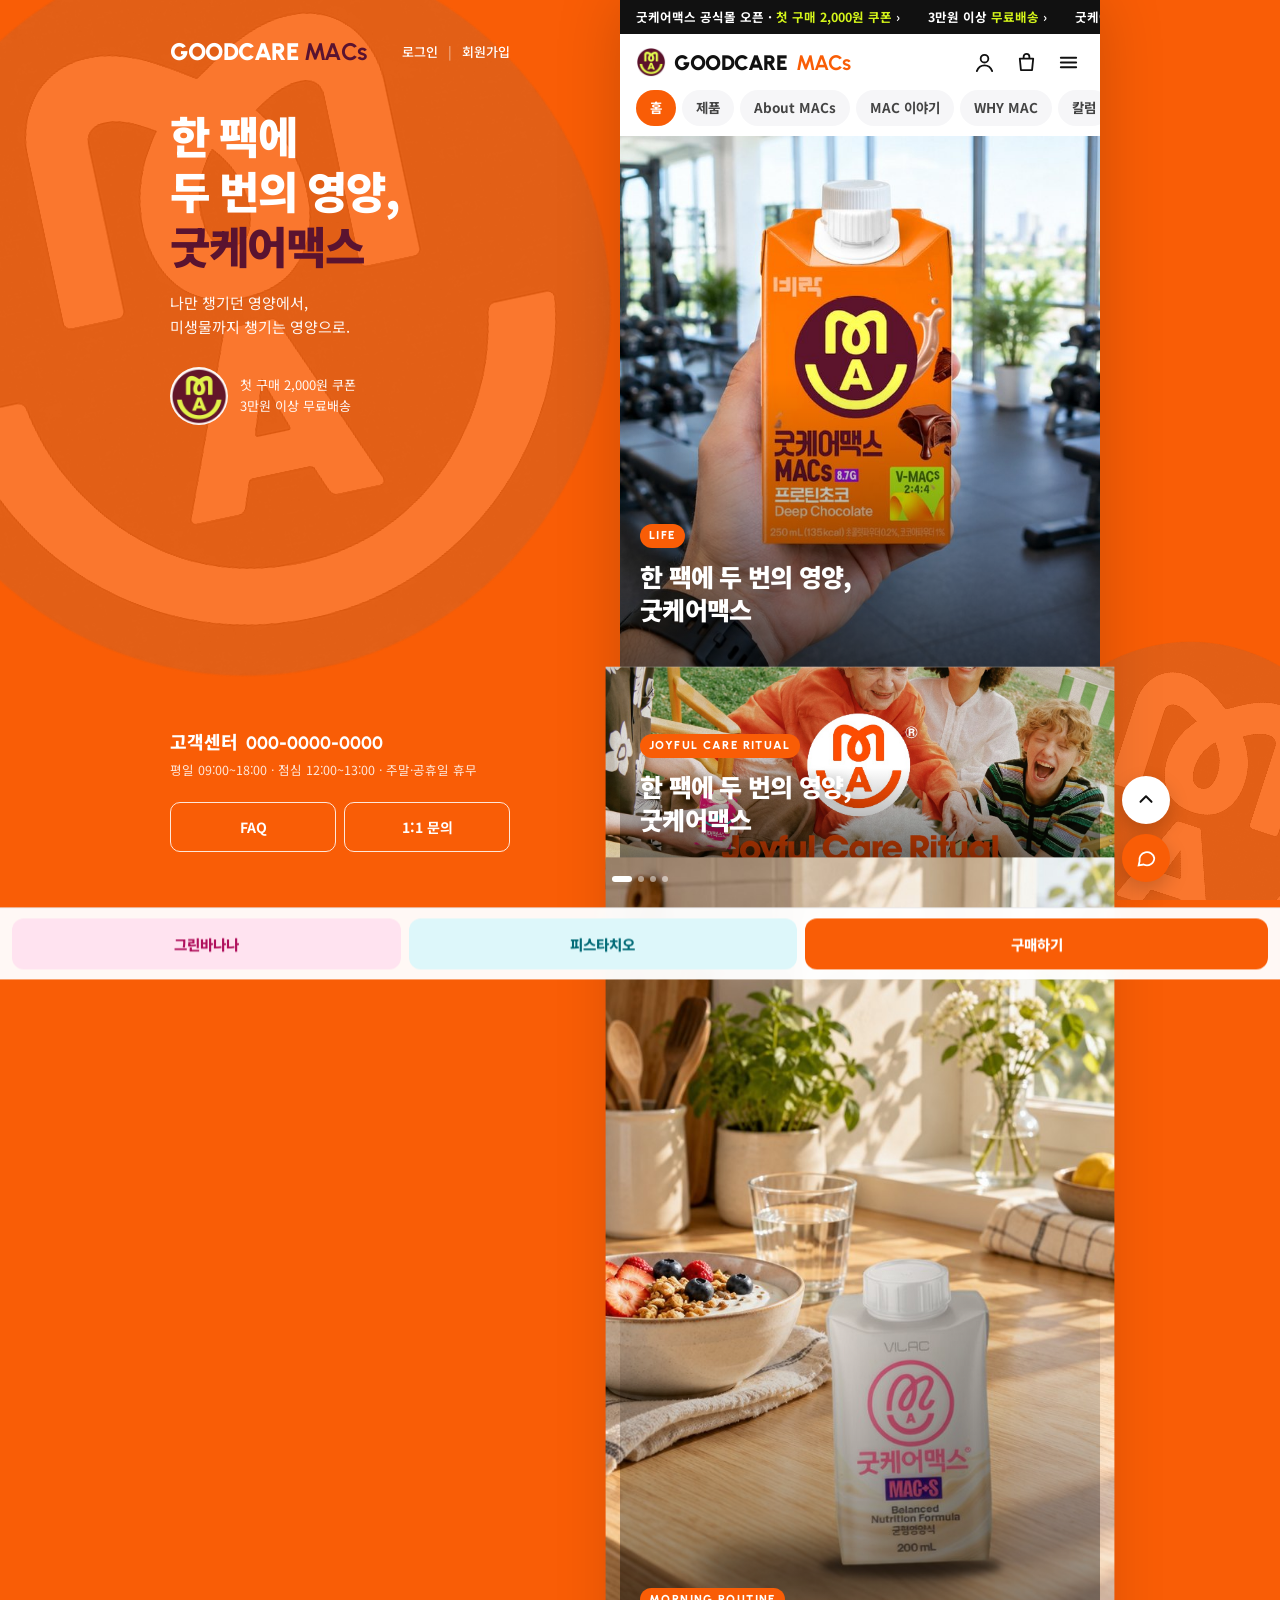
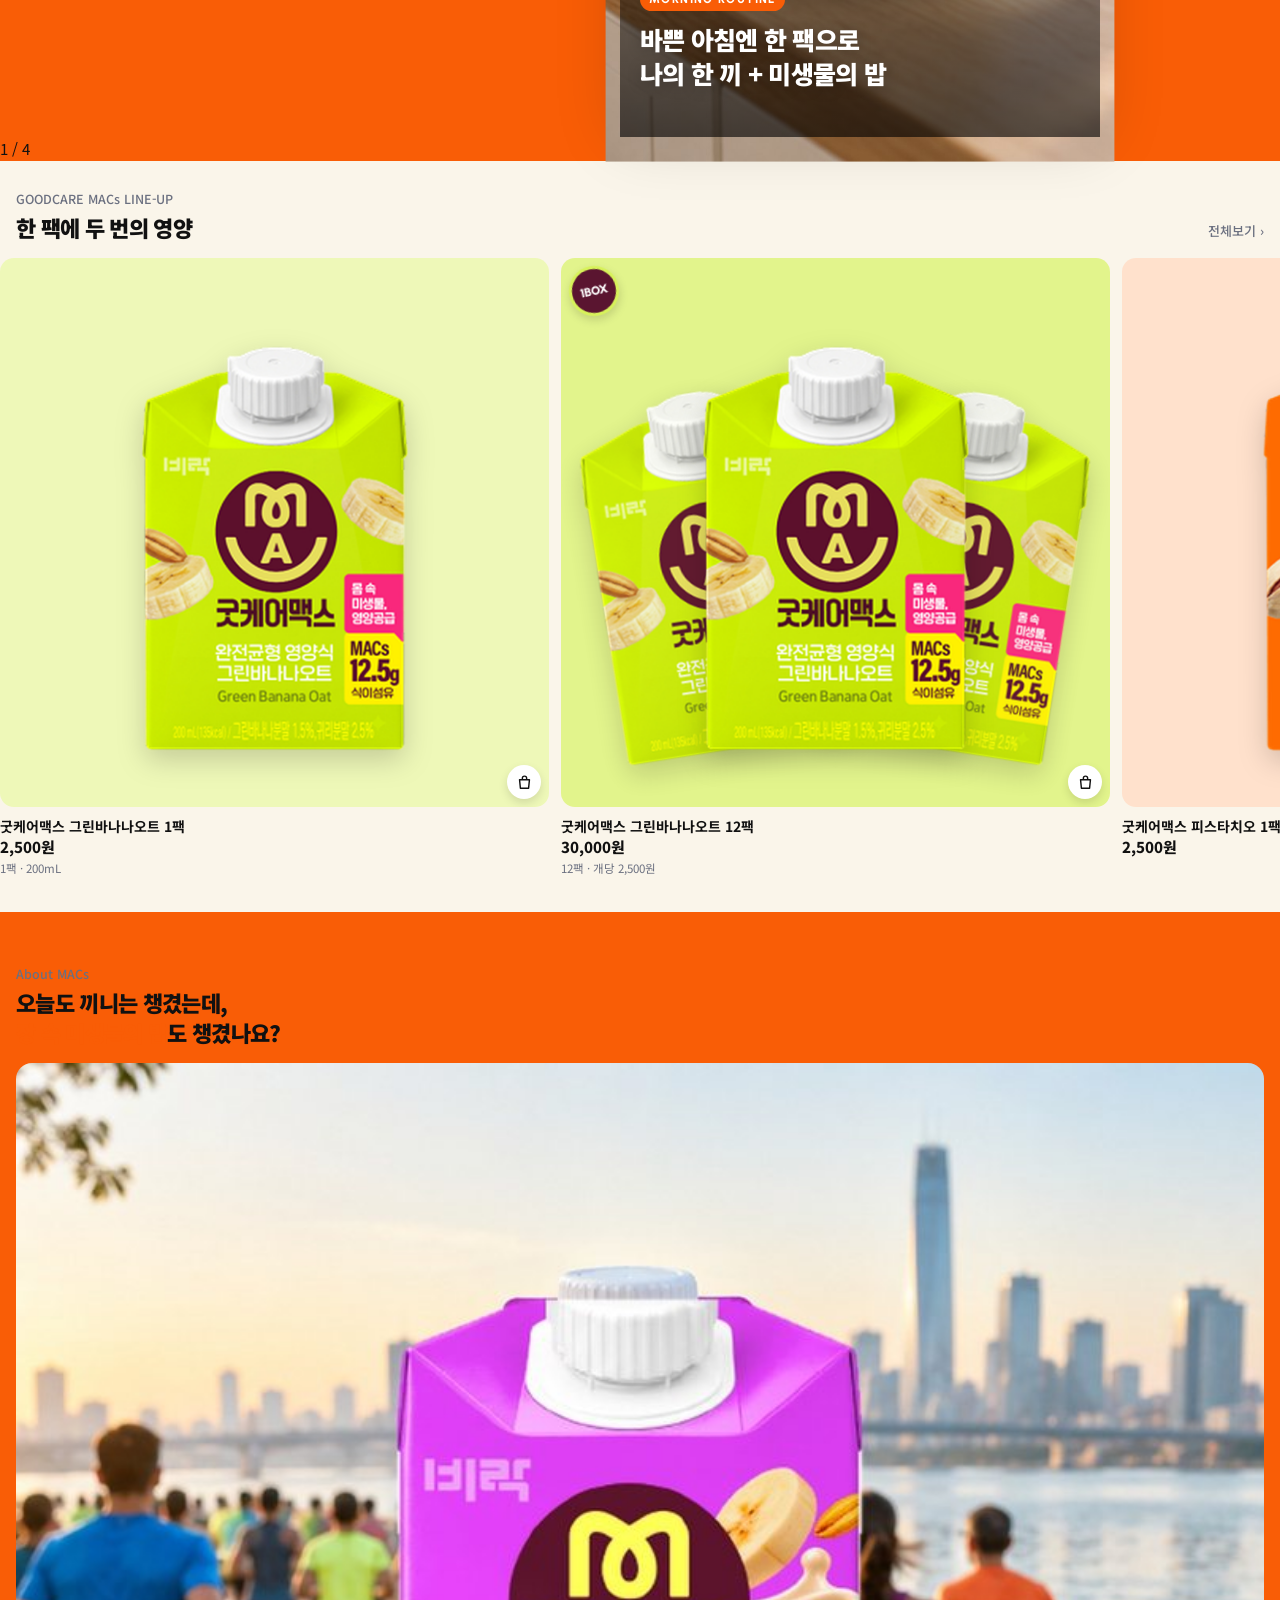
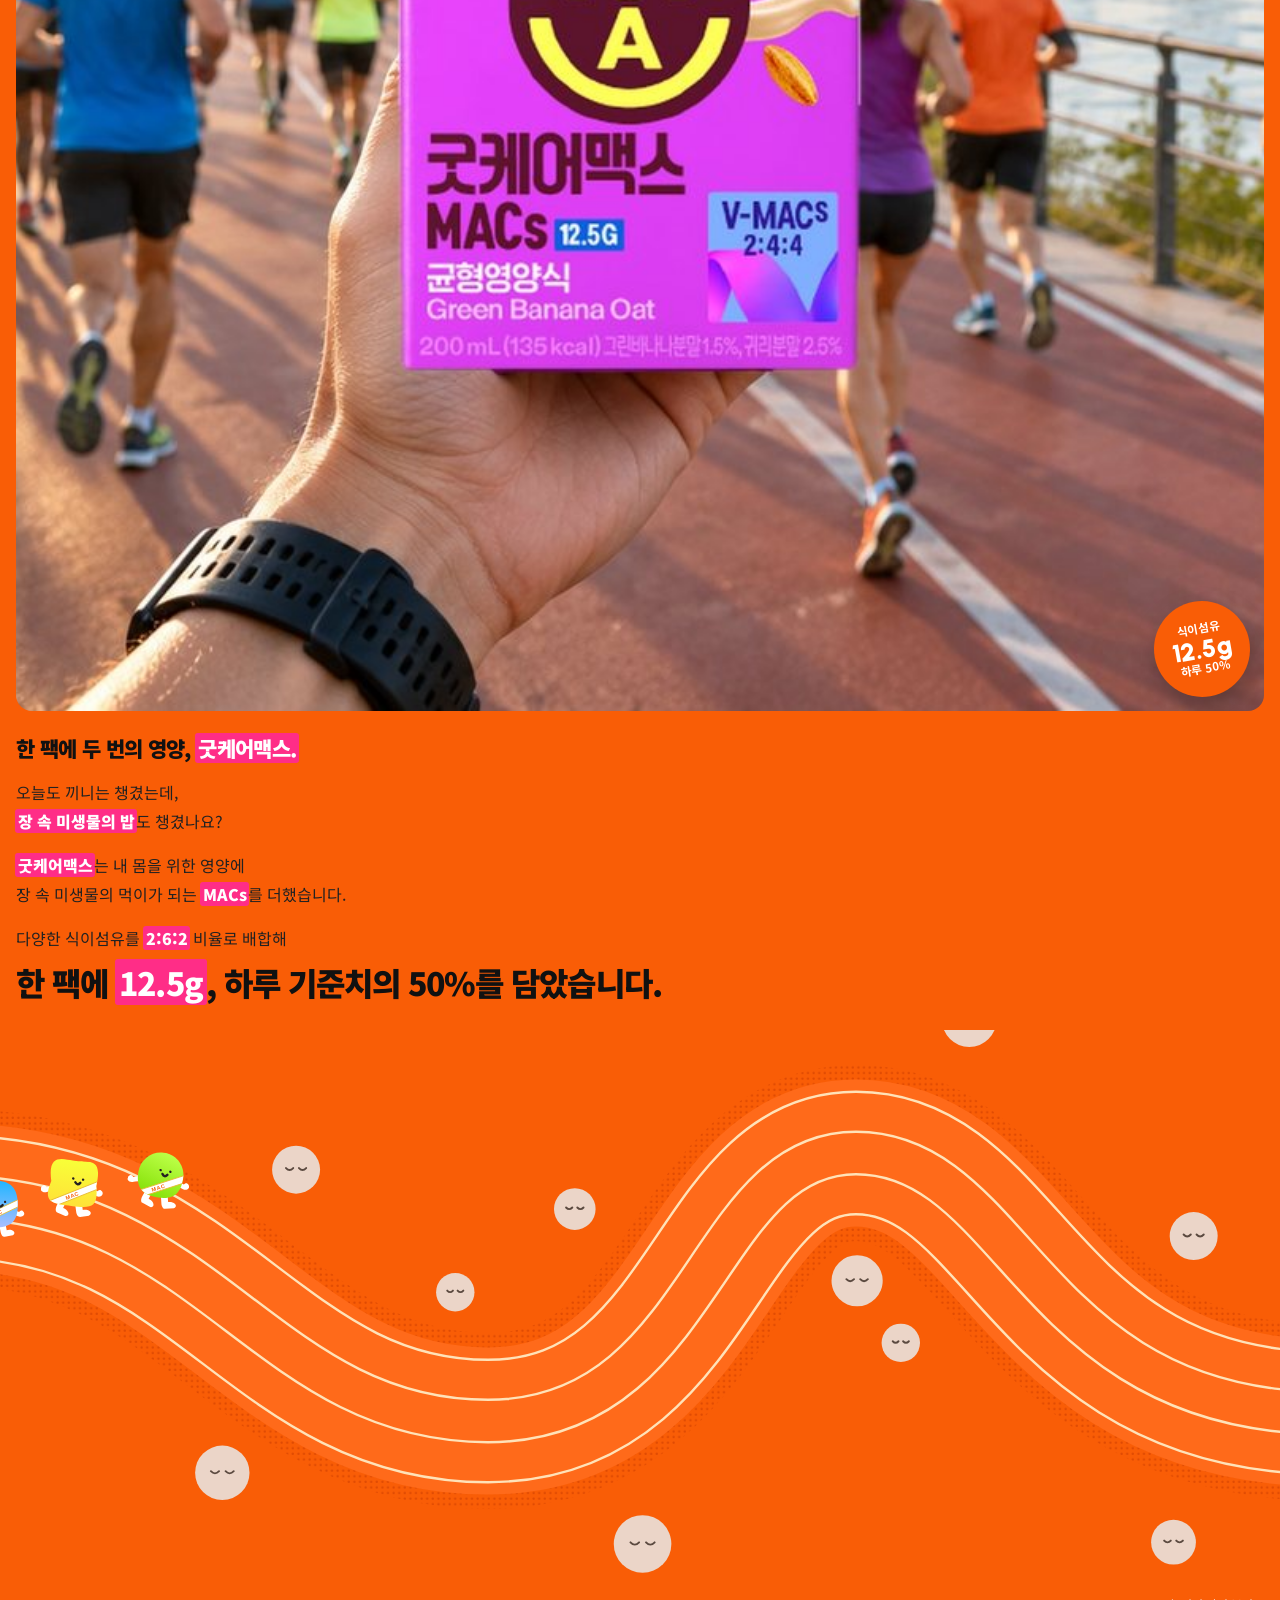
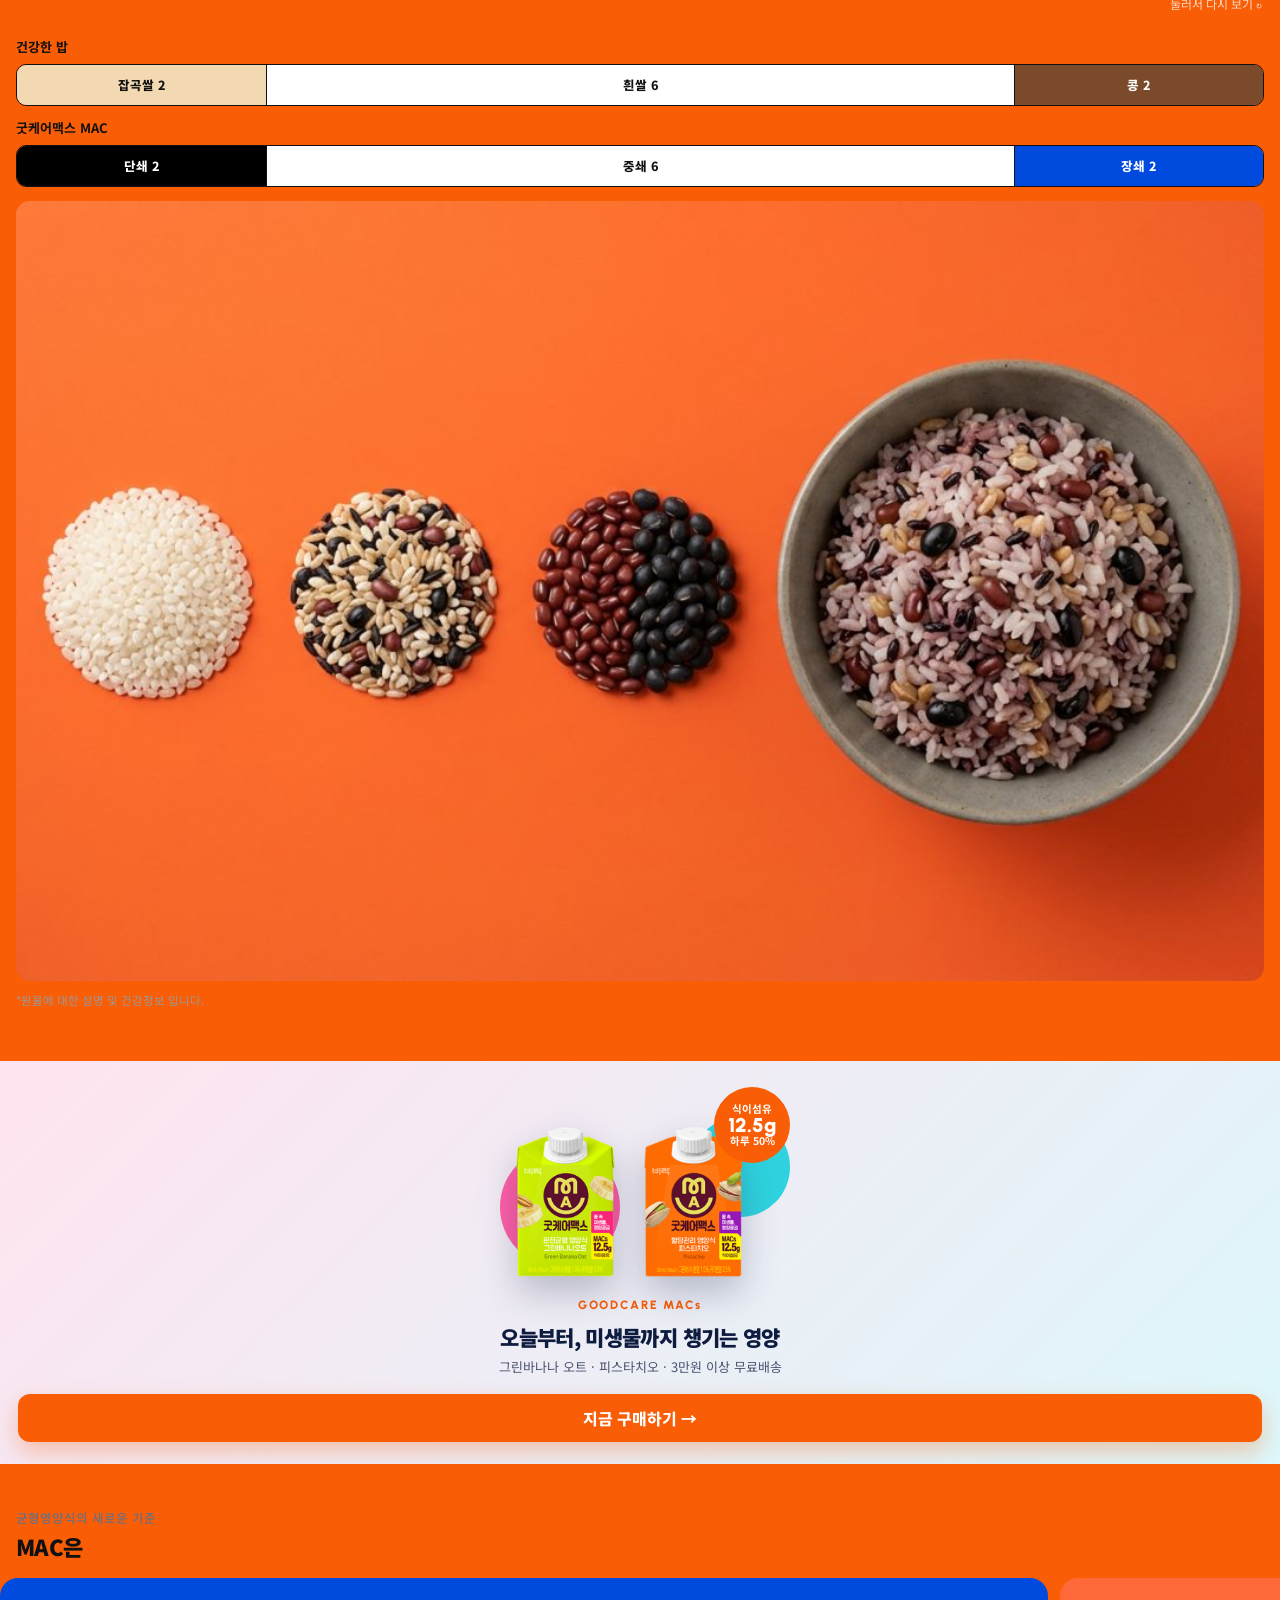
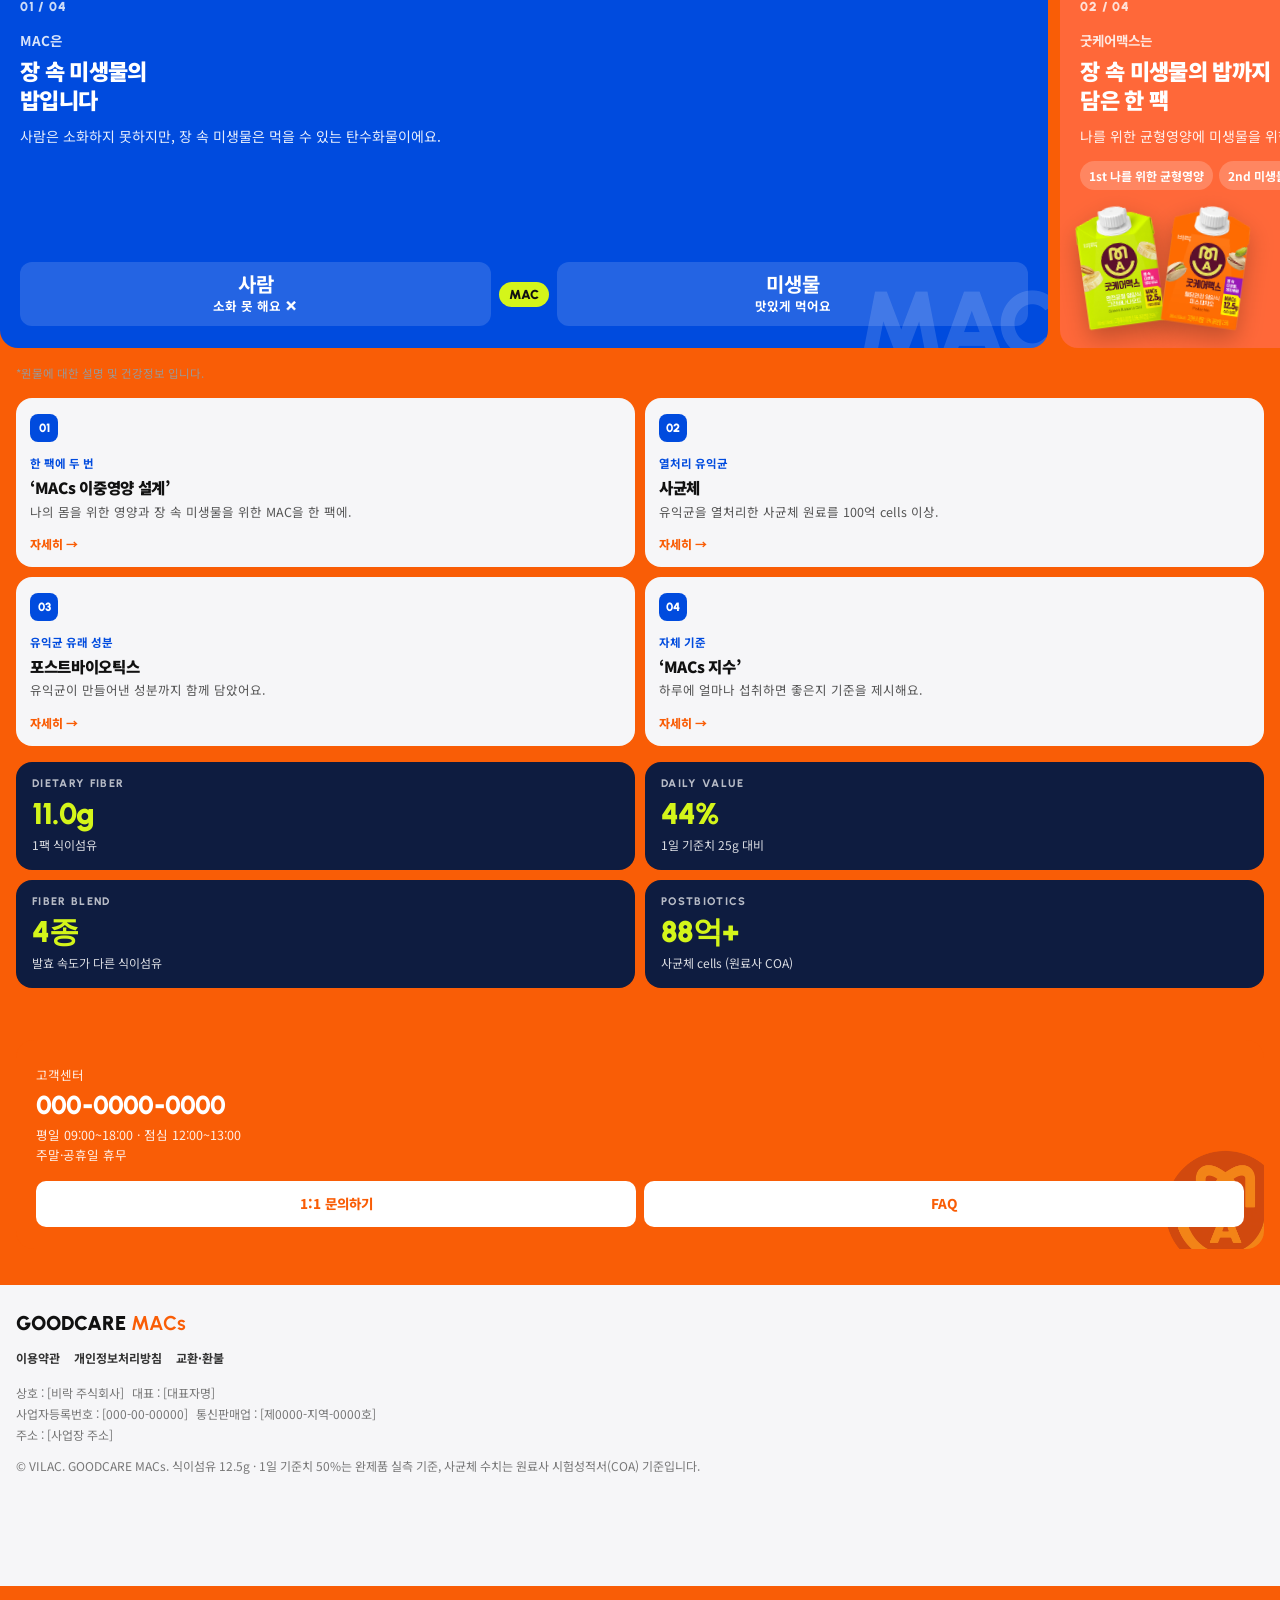
==== commit 8fbe5cb8: "띠지 문구 GOOD CORE = GOOD CARE / What's Your CORE?, 12.5g 스티커 360도 회전 → 좌우 흔들림 Co-Authored-By: Claude O" ====
--- a/mobile/index.html
+++ b/mobile/index.html
@@ -419,6 +419,12 @@
 .pc4-cart{position:absolute;right:8px;bottom:8px;width:34px;height:34px;border-radius:50%;background:#fff;display:grid;place-items:center;box-shadow:0 4px 10px rgba(0,0,0,.12)}
 .pc4-cart svg{width:17px;height:17px}
 #products{background:#FAF5EA;margin-top:0;padding-top:28px;padding-bottom:28px}
+
+/* stickers: gentle wobble instead of full spin */
+@keyframes stkWob{0%,100%{transform:rotate(-16deg)}50%{transform:rotate(-2deg)}}
+@keyframes stkWob2{0%,100%{transform:rotate(-7deg)}50%{transform:rotate(7deg)}}
+.stk{animation:stkWob 2.8s ease-in-out infinite}
+.buy .stk2{animation:stkWob2 2.8s ease-in-out infinite}
 </style>
 </head>
 <body>
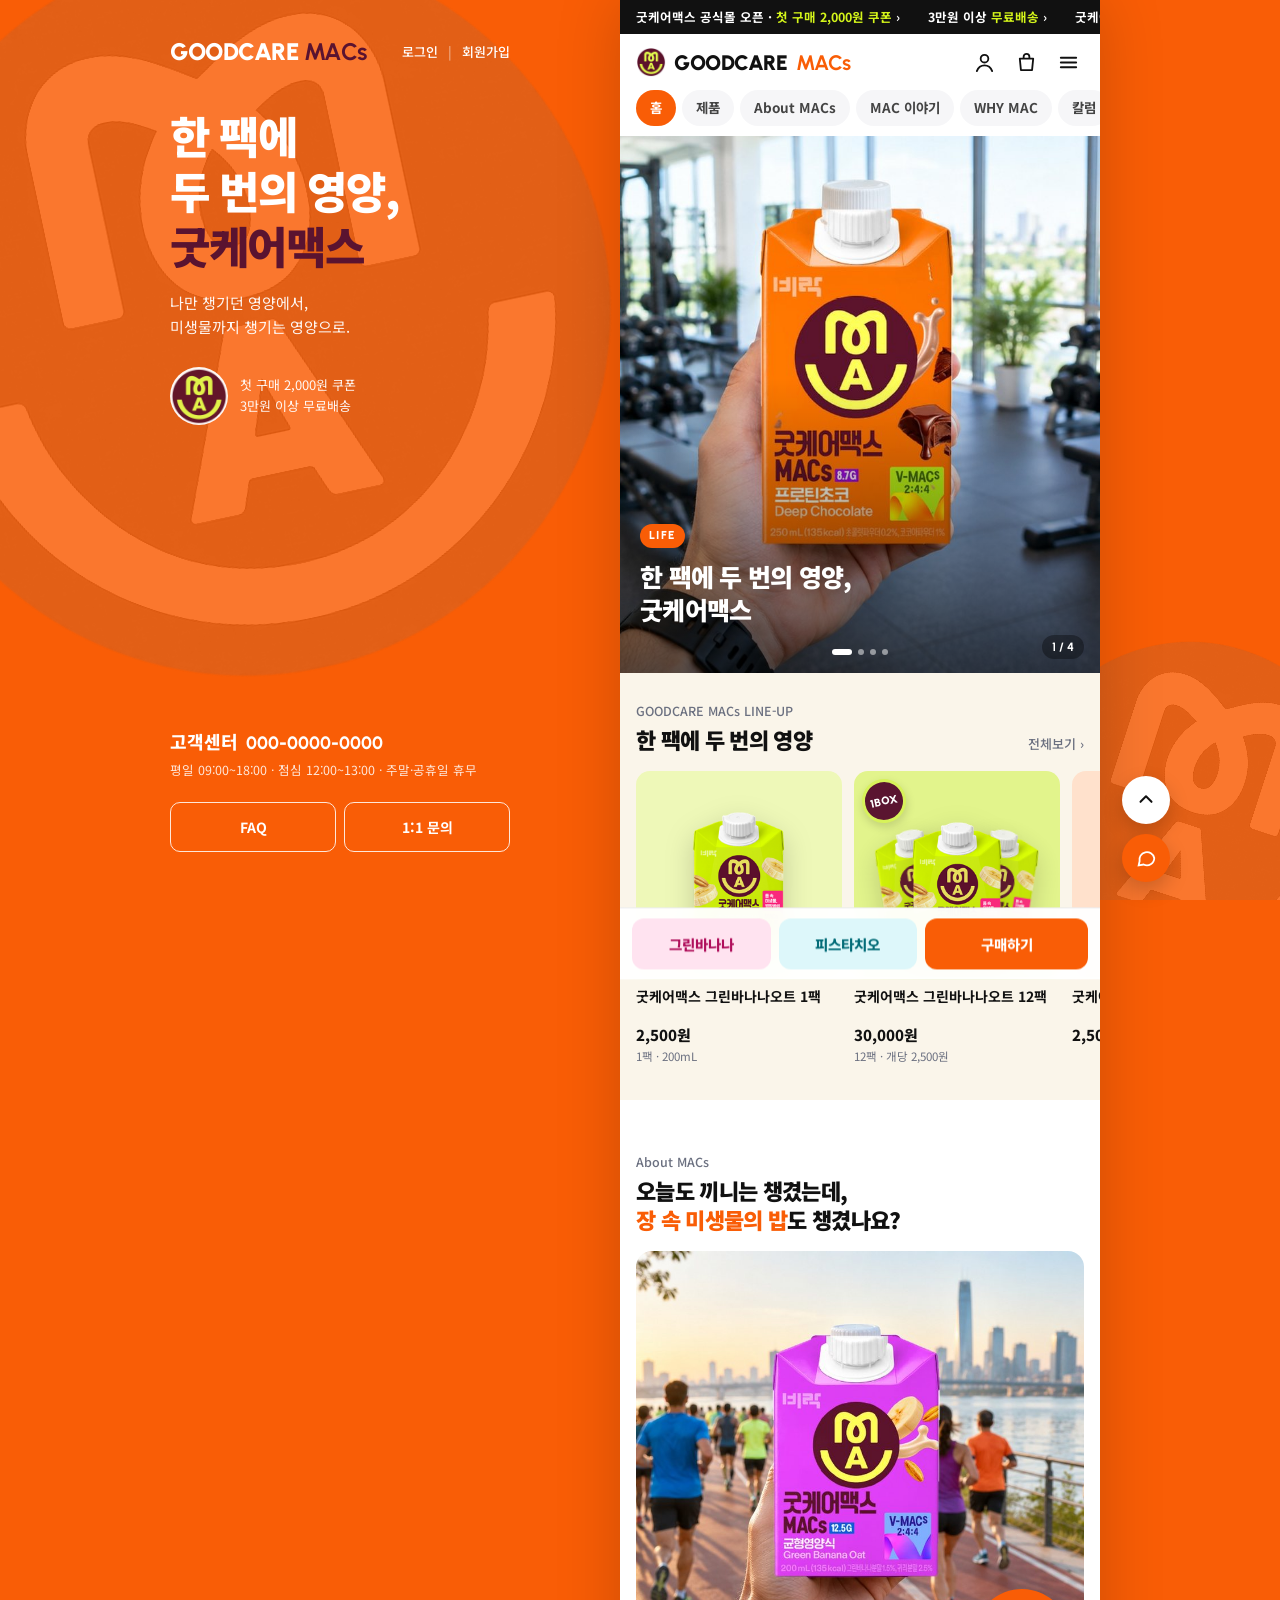
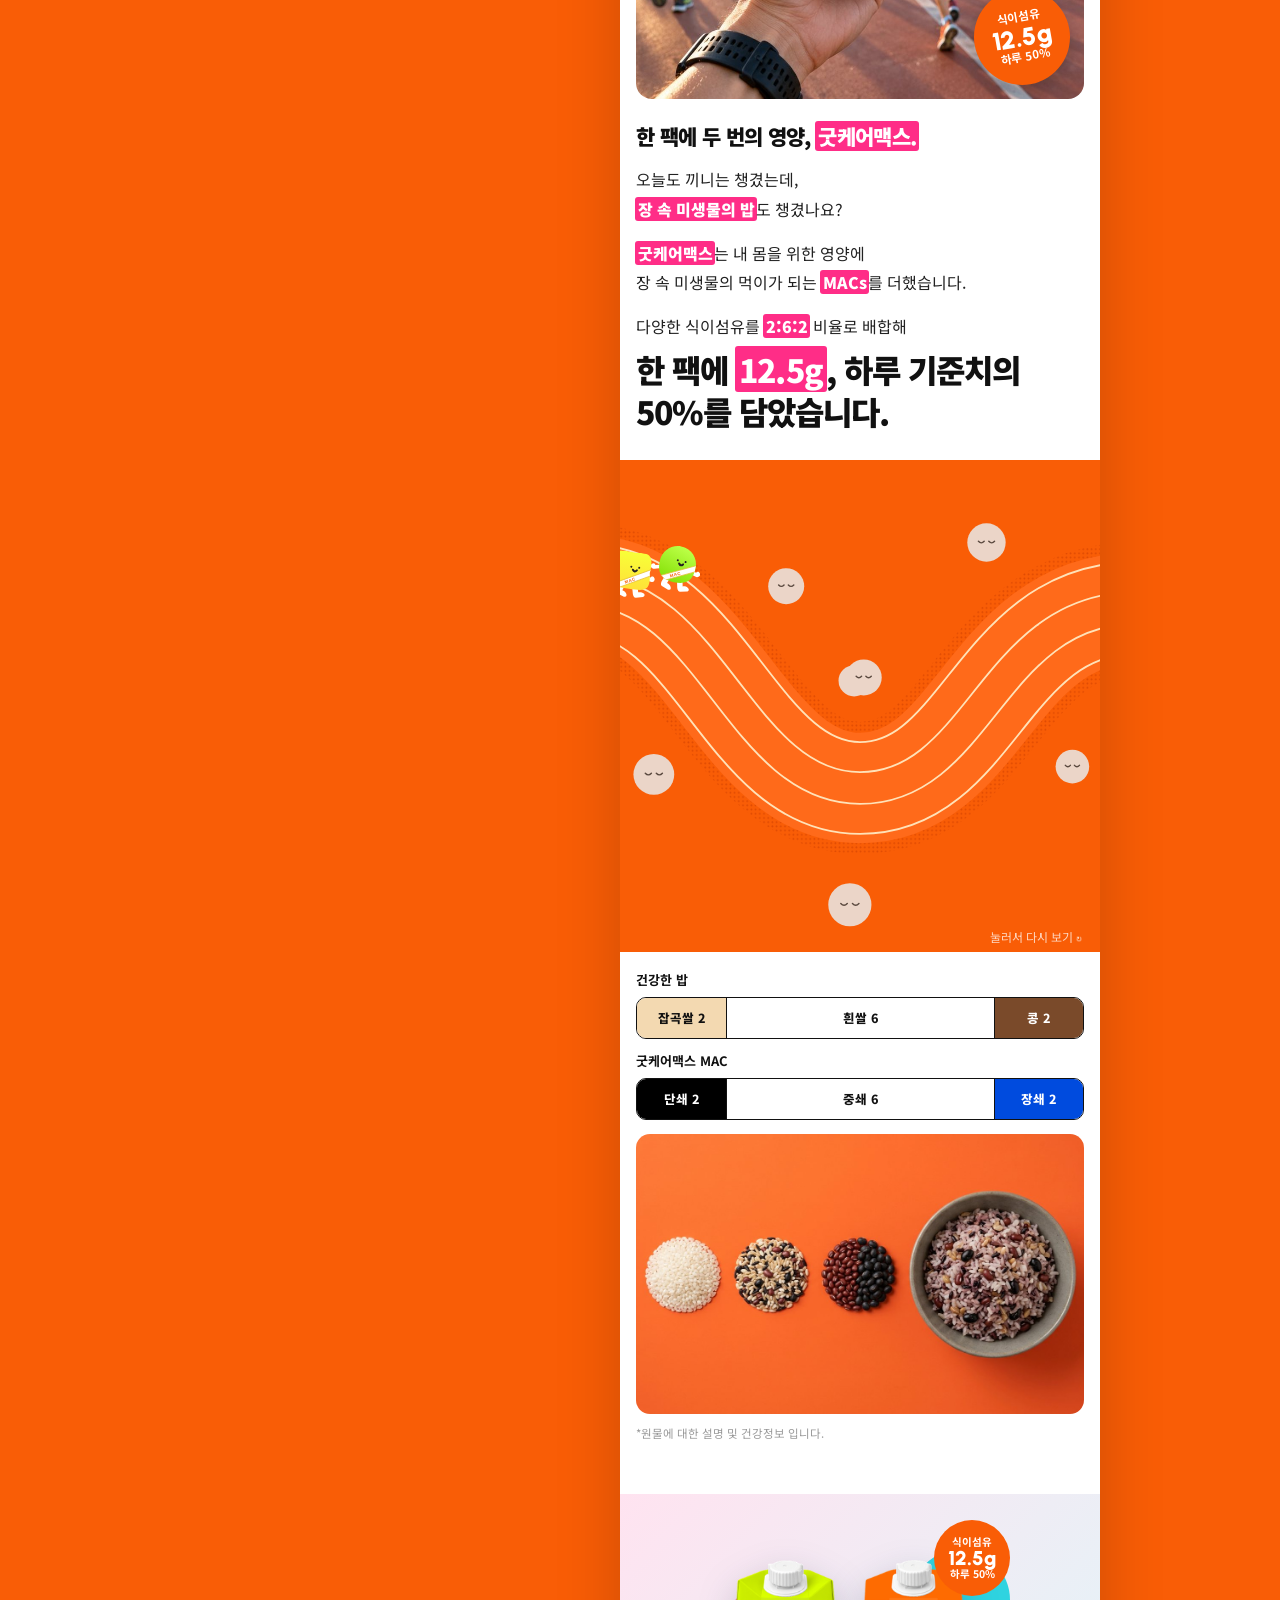
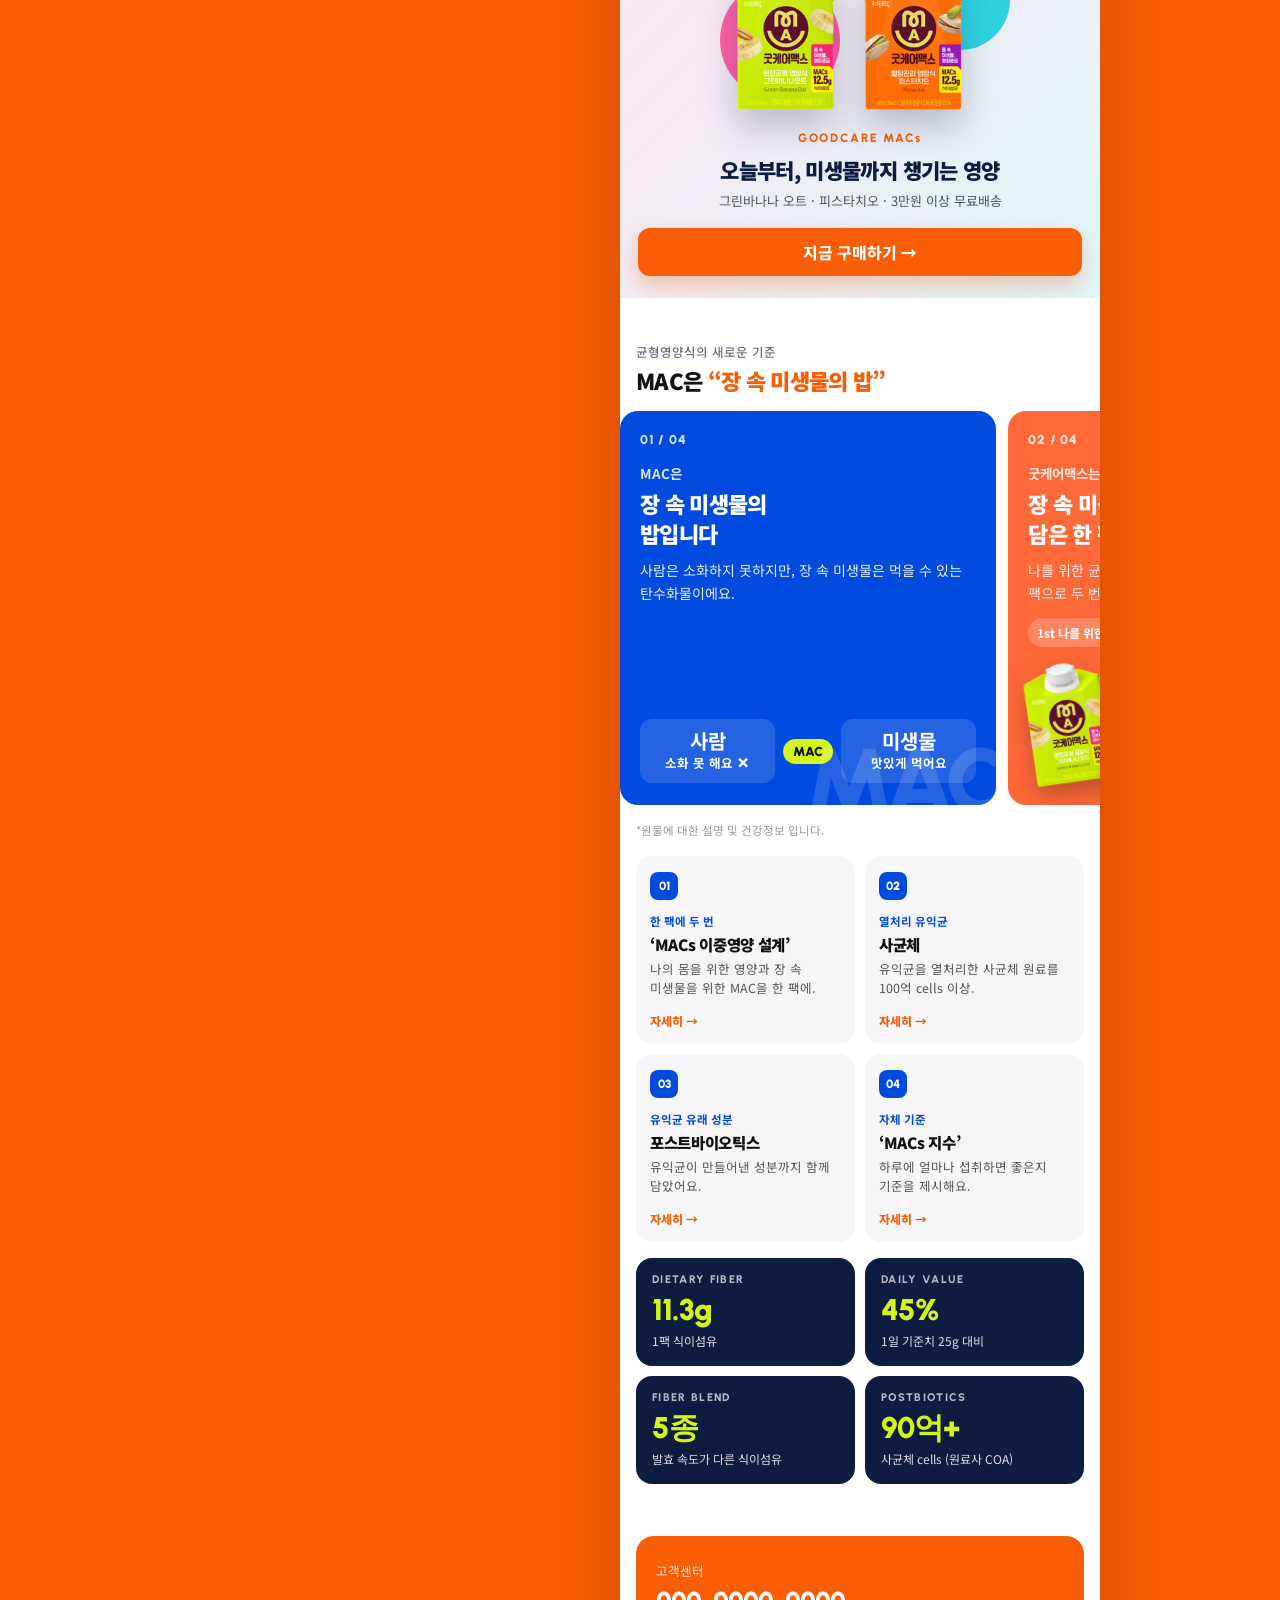
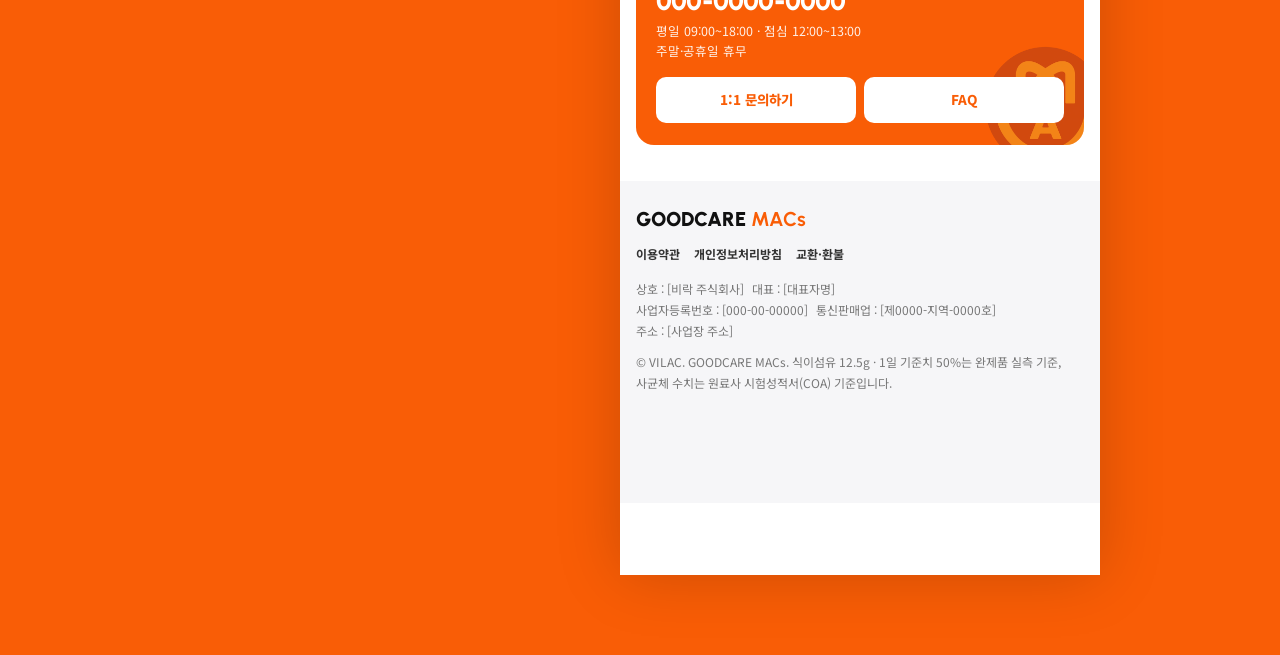
==== commit fa8ab0bc: "모바일: 남아 있던 옛 슬라이드·깨진 태그 정리, 라인업 카드 폭·이미지 크기·상품명 2줄 정리, 히어로 사진 크롭 조정 Co-Authored-By: Claude Opus 5.5 " ====
--- a/mobile/index.html
+++ b/mobile/index.html
@@ -425,6 +425,19 @@
 @keyframes stkWob2{0%,100%{transform:rotate(-7deg)}50%{transform:rotate(7deg)}}
 .stk{animation:stkWob 2.8s ease-in-out infinite}
 .buy .stk2{animation:stkWob2 2.8s ease-in-out infinite}
+
+/* layout tidy */
+.pc4 h3{white-space:normal;line-height:1.35;min-height:2.7em}
+.rail .pc{min-width:0;flex:0 0 46%}
+.rail{scroll-padding-inline:16px}
+.pc4 .ph{overflow:hidden}
+.pc4 .ph img{height:68%;bottom:12%}
+.pc4.box .ph .pb,.pc4.box .ph .pc2{height:56%;bottom:16%}
+.pc4.box .ph .pb{margin-left:-19%}
+.pc4.box .ph .pc2{margin-left:19%}
+.pc4.box .ph .p1{height:66%;bottom:9%}
+.pc4 .box1{width:44px;height:44px;font-size:11px}
+.hero .slide img{object-position:50% 28%!important}
 </style>
 </head>
 <body>
@@ -471,9 +484,6 @@
         <a class="slide" href="#products"><img src="assets/hero-whole.jpg" alt="필라테스 스튜디오에서 들고 있는 굿케어맥스" style="object-position:50% 45%"><div class="cap"><small>WHOLE</small><h2>나의 한 끼 + 미생물의 밥,<br>한 팩으로</h2></div></a>
         <a class="slide" href="#products"><img src="assets/hero-move.jpg" alt="한강 러닝 중 들고 있는 굿케어맥스" style="object-position:50% 45%"><div class="cap"><small>MOVE</small><h2>달리는 날에도<br>미생물까지 챙기는 영양</h2></div></a>
         <a class="slide" href="#products"><img src="assets/hero-core.jpg" alt="축구장에서 들고 있는 굿케어맥스" style="object-position:50% 45%"><div class="cap"><small>CORE</small><h2>뛰는 하루도 든든하게,<br>굿케어맥스</h2></div></a>
-      </div></a>
-        <a class="slide" href="#about"><img src="assets/gcm-joyful-ritual.jpg" alt="잔디밭에서 웃고 있는 가족과 반려견" style="object-position:32% 40%"><div class="cap"><small>JOYFUL CARE RITUAL</small><h2>한 팩에 두 번의 영양,<br>굿케어맥스</h2></div></a>
-        <a class="slide" href="#products"><img src="assets/day-morning.jpg" alt="아침 주방 조리대 위 굿케어맥스" style="object-position:50% 60%"><div class="cap"><small>MORNING ROUTINE</small><h2>바쁜 아침엔 한 팩으로<br>나의 한 끼 + 미생물의 밥</h2></div></a>
       </div>
       <div class="dots" id="dots"></div>
       <span class="num" id="num">1 / 4</span>
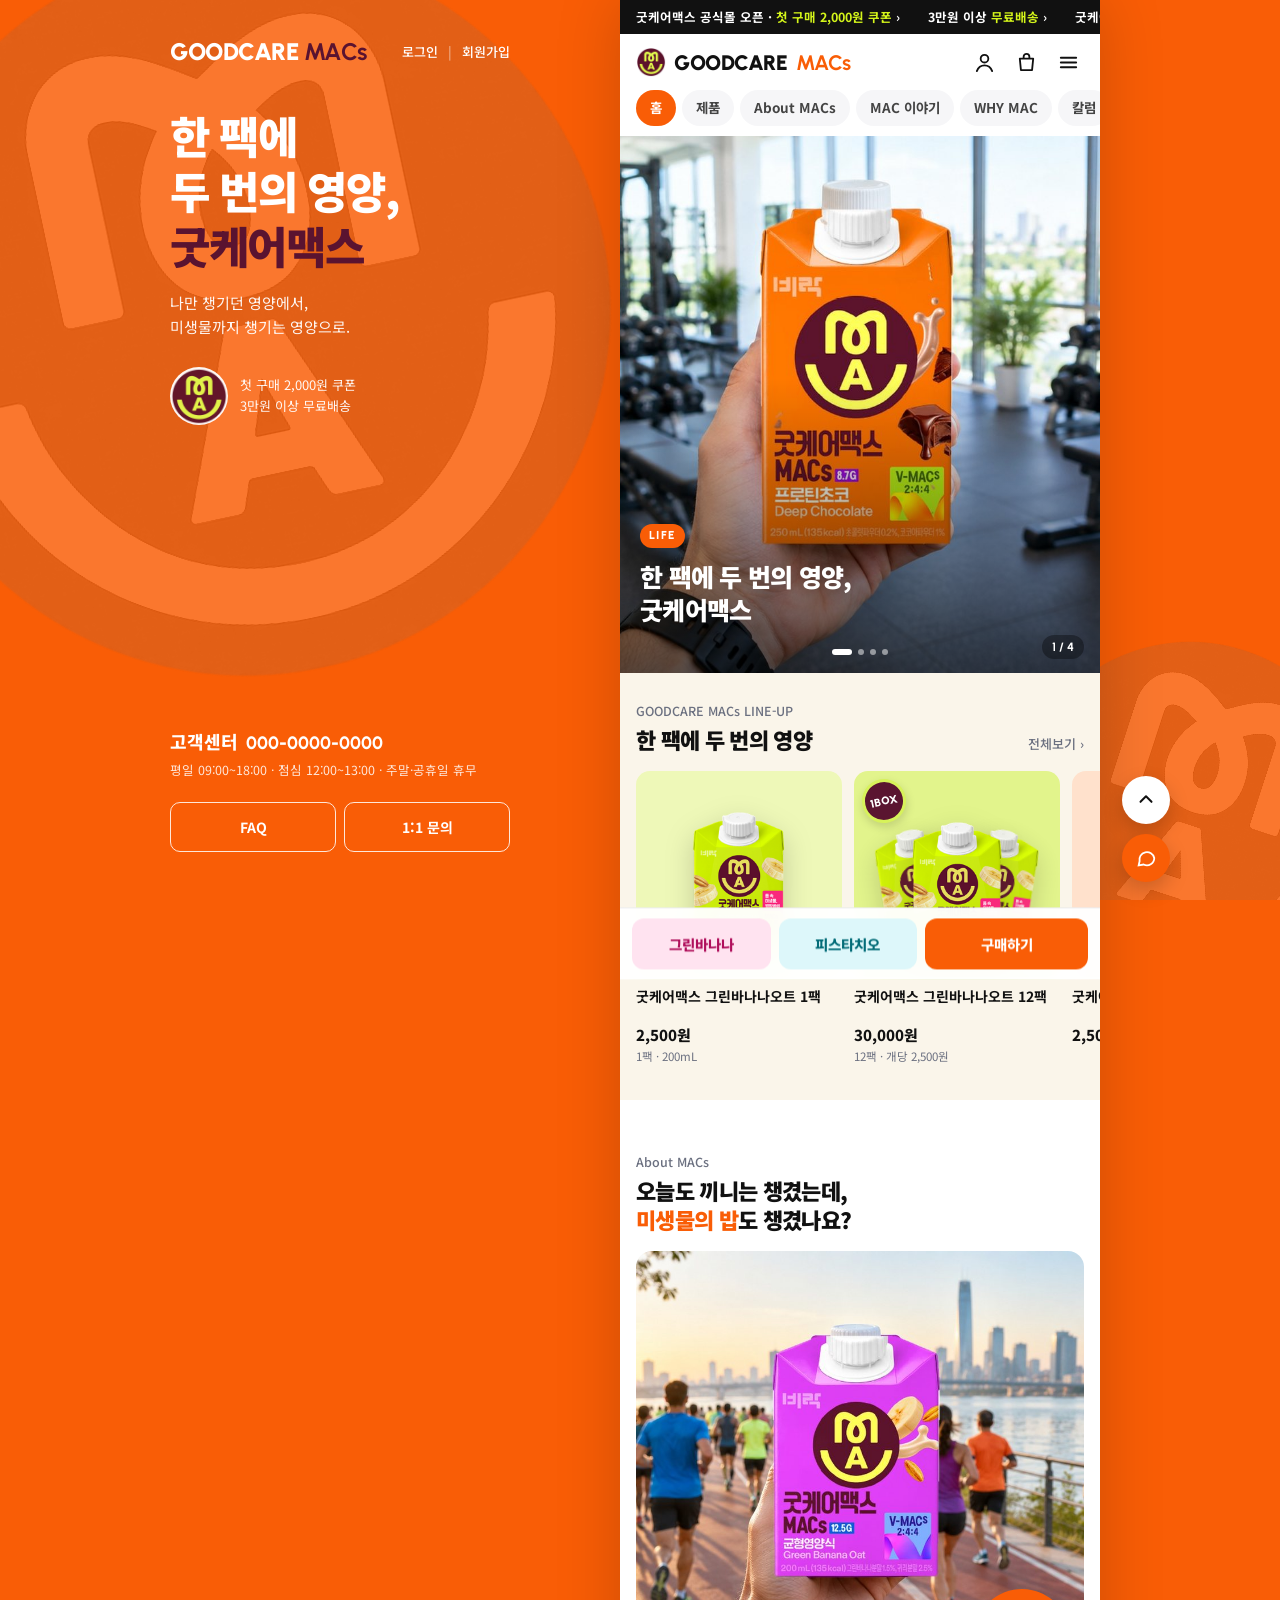
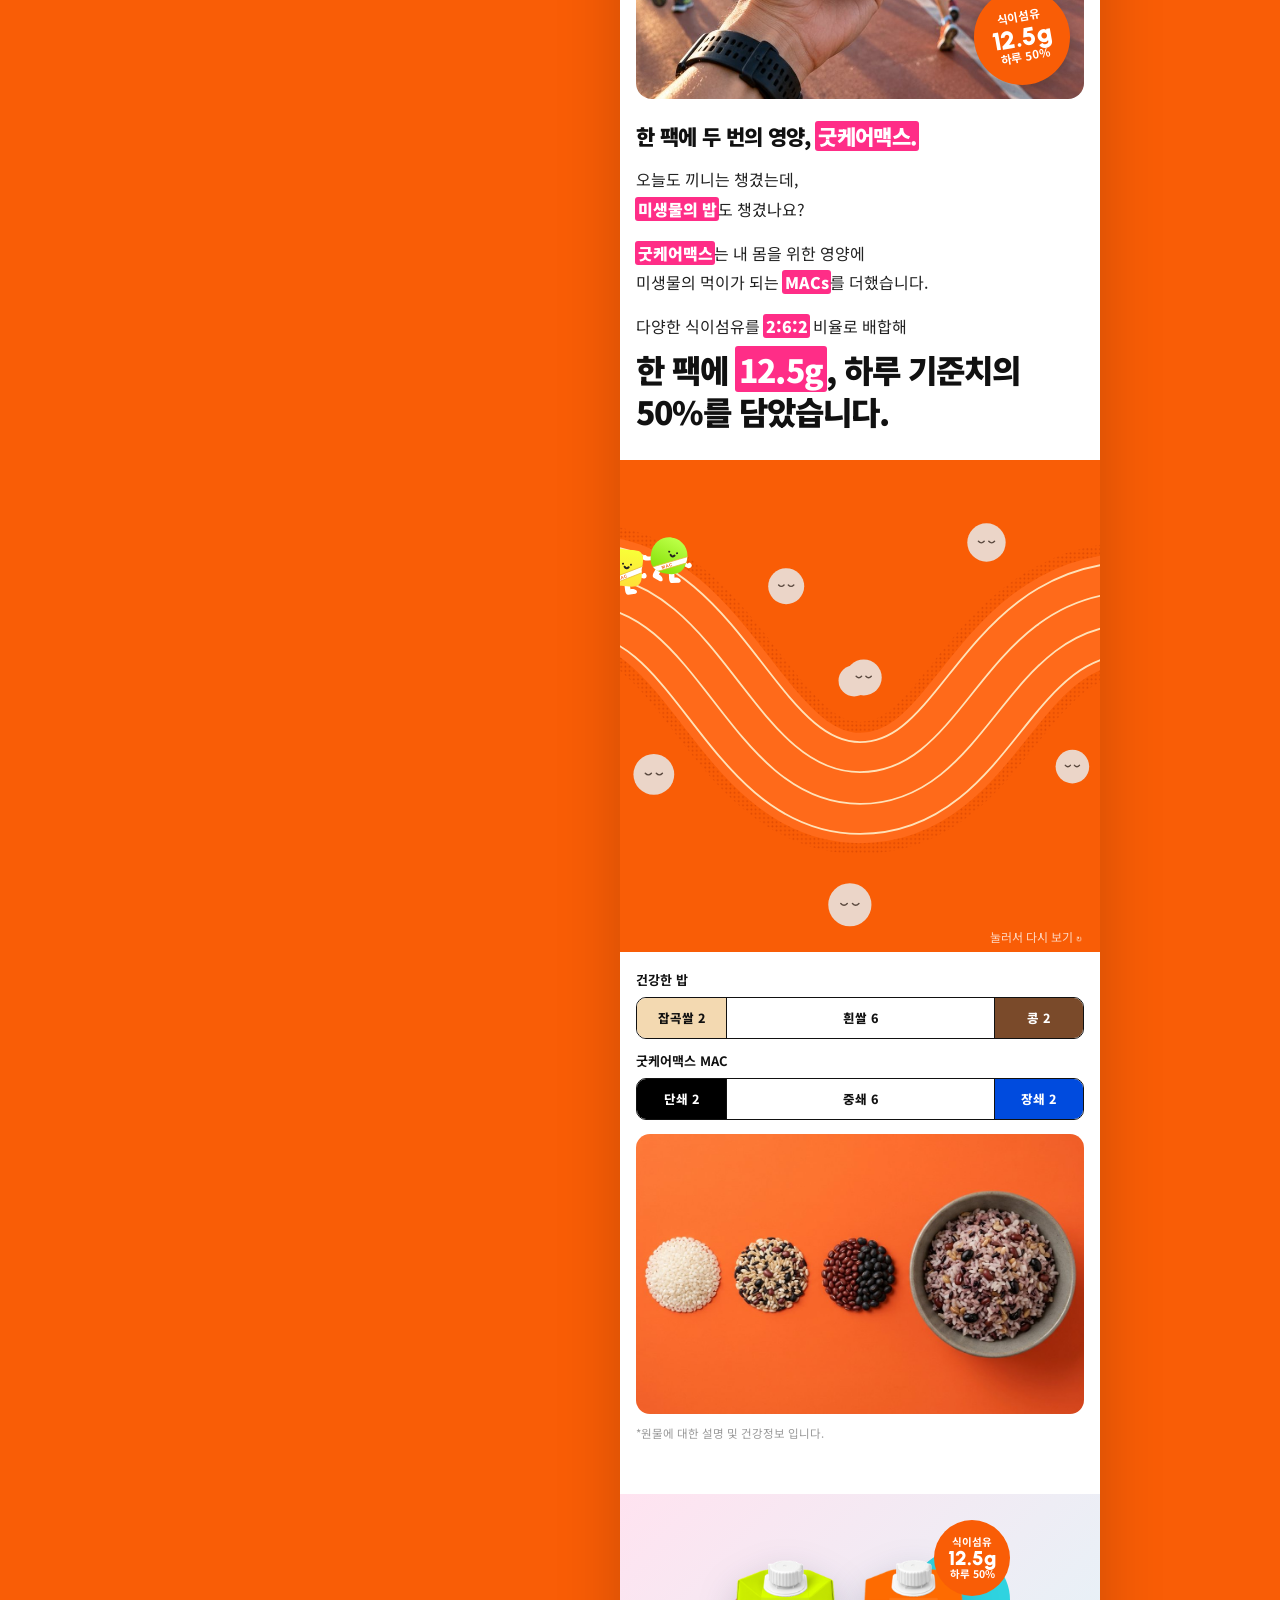
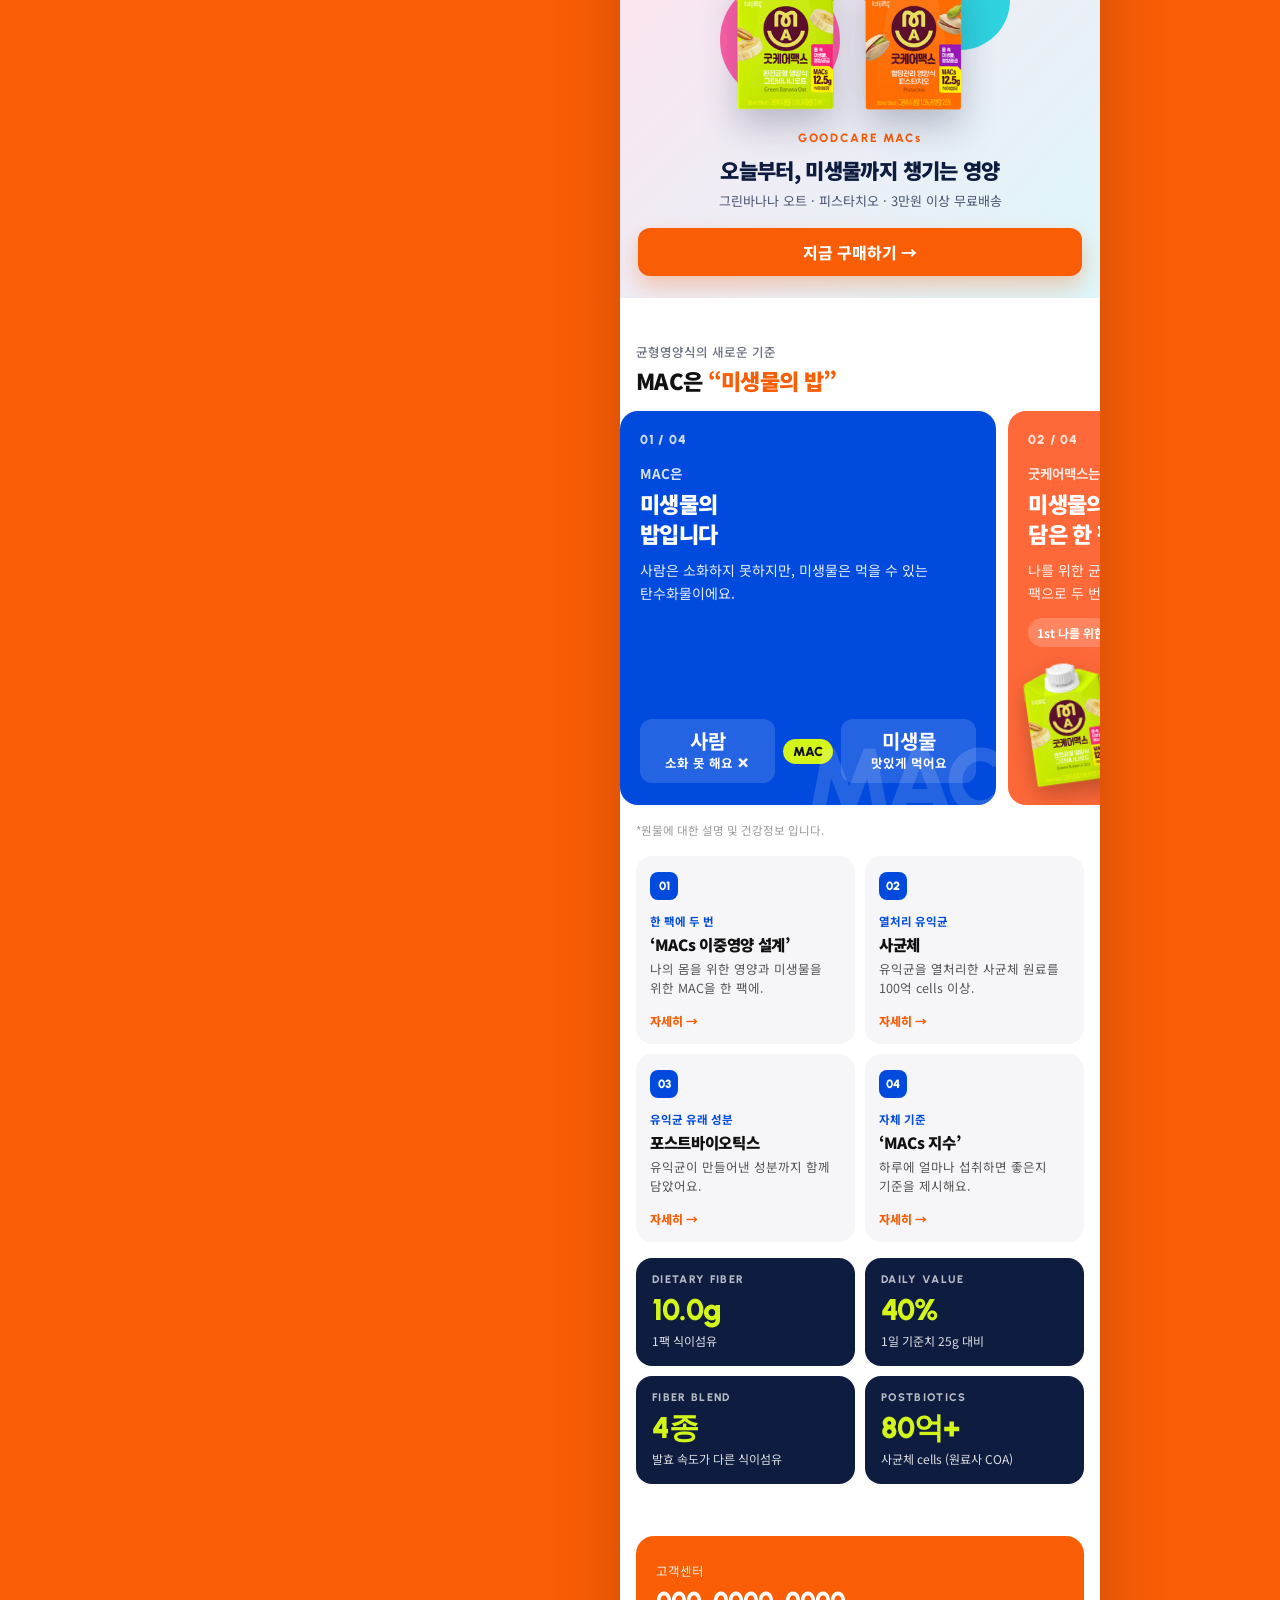
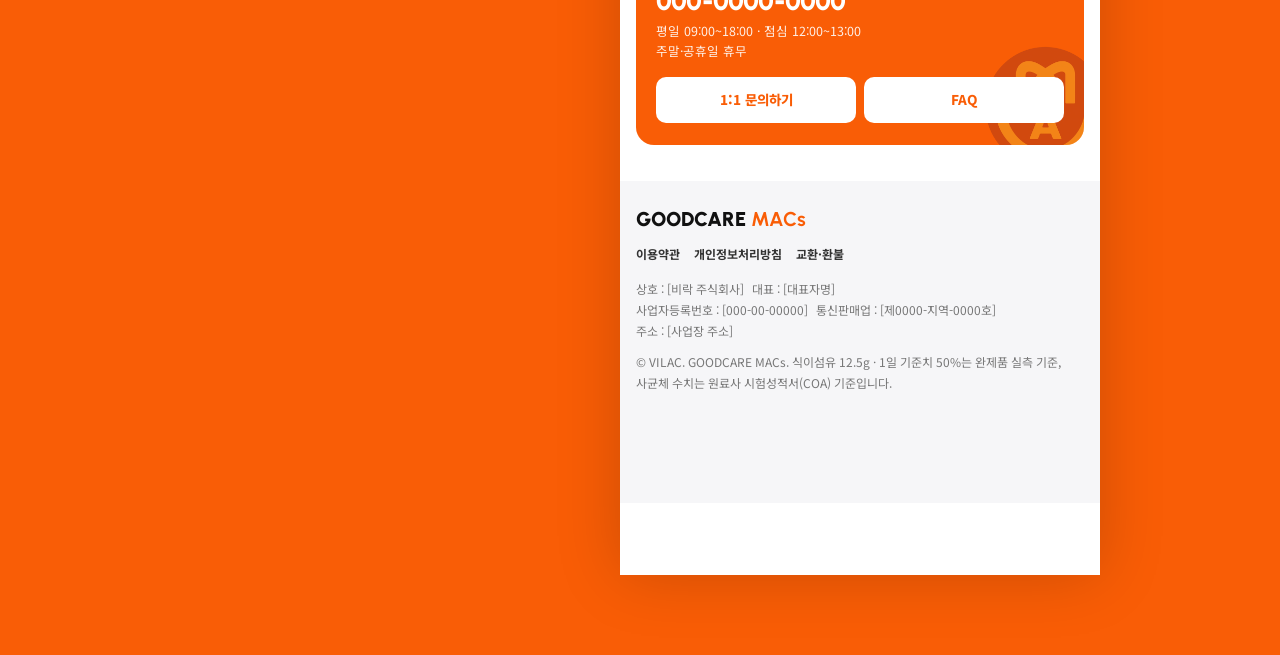
==== commit 3d637991: "PC·모바일 전체 문구에서 '장 속' 표현 삭제 Co-Authored-By: Claude Opus 5.5 <noreply@anthropic.com> Claude-Session: h" ====
--- a/mobile/index.html
+++ b/mobile/index.html
@@ -503,17 +503,17 @@
     <!-- ABOUT MACs -->
     <section class="about" id="about">
       <p class="eb">About MACs</p>
-      <h2 class="ttl">오늘도 끼니는 챙겼는데,<br><em>장 속 미생물의 밥</em>도 챙겼나요?</h2>
+      <h2 class="ttl">오늘도 끼니는 챙겼는데,<br><em>미생물의 밥</em>도 챙겼나요?</h2>
       <div class="feat rv"><img src="assets/hero-move.jpg" alt="한강 러닝 중 손에 든 굿케어맥스" style="object-position:50% 45%"><span class="stk">식이섬유<b>12.5g</b>하루 50%</span></div>
       <div class="copy" id="copy">
         <p class="lead">한 팩에 두 번의 영양, <em>굿케어맥스.</em></p>
-        <p>오늘도 끼니는 챙겼는데,<br><em>장 속 미생물의 밥</em>도 챙겼나요?</p>
-        <p><em>굿케어맥스</em>는 내 몸을 위한 영양에<br>장 속 미생물의 먹이가 되는 <em>MACs</em>를 더했습니다.</p>
+        <p>오늘도 끼니는 챙겼는데,<br><em>미생물의 밥</em>도 챙겼나요?</p>
+        <p><em>굿케어맥스</em>는 내 몸을 위한 영양에<br>미생물의 먹이가 되는 <em>MACs</em>를 더했습니다.</p>
         <p>다양한 식이섬유를 <em>2:6:2</em> 비율로 배합해<br><span class="big">한 팩에 <em>12.5g</em>, 하루 기준치의 50%를 담았습니다.</span></p>
       </div>
 
 
-<div class="gf" id="gutFlow" aria-label="MACs가 장 속을 흘러가며 미생물에게 밥을 주는 애니메이션">
+<div class="gf" id="gutFlow" aria-label="MACs가 몸속을 흘러가며 미생물에게 밥을 주는 애니메이션">
   <div class="gf-stage" id="gfStage" role="button" tabindex="0" aria-label="눌러서 다시 보기"></div>
   <span class="gf-tip" aria-hidden="true">눌러서 다시 보기 ↻</span>
 </div>
@@ -539,17 +539,17 @@
     <!-- MAC STORY -->
     <section class="sec" id="story">
       <p class="eb">균형영양식의 새로운 기준</p>
-      <h2 class="ttl">MAC은 <em>“장 속 미생물의 밥”</em></h2>
+      <h2 class="ttl">MAC은 <em>“미생물의 밥”</em></h2>
       <div class="story">
-        <article class="st s1"><span class="n">01 / 04</span><p class="k">MAC은</p><h3>장 속 미생물의<br>밥입니다</h3><p>사람은 소화하지 못하지만, 장 속 미생물은 먹을 수 있는 탄수화물이에요.</p><div class="vis"><div class="duel"><div><b>사람</b>소화 못 해요 ✕</div><span class="cap">MAC</span><div><b>미생물</b>맛있게 먹어요</div></div></div><span class="g" aria-hidden="true">MAC</span></article>
-        <article class="st s2"><span class="n">02 / 04</span><p class="k">굿케어맥스는</p><h3>장 속 미생물의 밥까지<br>담은 한 팩</h3><p>나를 위한 균형영양에 미생물을 위한 MAC을 더해 한 팩으로 두 번의 영양을 챙겨요.</p><div class="chips"><span>1st 나를 위한 균형영양</span><span>2nd 미생물을 위한 MAC</span></div><div class="vis packs"><img src="assets/gcm-pack-banana-v3.png" alt=""><img src="assets/gcm-pack-pistachio-v3.png" alt=""></div><span class="g" aria-hidden="true">DUAL</span></article>
+        <article class="st s1"><span class="n">01 / 04</span><p class="k">MAC은</p><h3>미생물의<br>밥입니다</h3><p>사람은 소화하지 못하지만, 미생물은 먹을 수 있는 탄수화물이에요.</p><div class="vis"><div class="duel"><div><b>사람</b>소화 못 해요 ✕</div><span class="cap">MAC</span><div><b>미생물</b>맛있게 먹어요</div></div></div><span class="g" aria-hidden="true">MAC</span></article>
+        <article class="st s2"><span class="n">02 / 04</span><p class="k">굿케어맥스는</p><h3>미생물의 밥까지<br>담은 한 팩</h3><p>나를 위한 균형영양에 미생물을 위한 MAC을 더해 한 팩으로 두 번의 영양을 챙겨요.</p><div class="chips"><span>1st 나를 위한 균형영양</span><span>2nd 미생물을 위한 MAC</span></div><div class="vis packs"><img src="assets/gcm-pack-banana-v3.png" alt=""><img src="assets/gcm-pack-pistachio-v3.png" alt=""></div><span class="g" aria-hidden="true">DUAL</span></article>
         <article class="st s3"><span class="n">03 / 04</span><p class="k">2 : 6 : 2는</p><h3>건강한 밥처럼 잡곡쌀 · 흰쌀 · 콩을 섞은 비율</h3><p>단쇄 2 · 중쇄 6 · 장쇄 2, 3가지 길이를 섞어 든든하게 설계했어요.</p><div class="vis"><img src="assets/run-green.svg" alt="" style="width:46px"><img src="assets/run-yellow.svg" alt="" style="width:56px"><img src="assets/run-blue.svg" alt="" style="width:46px"></div><span class="g" aria-hidden="true">2:6:2</span></article>
-        <article class="st s4"><span class="n">04 / 04</span><p class="k">굿케어맥스만의</p><h3>다른 균형영양식과<br>이렇게 달라요</h3><p>장 속 미생물까지 생각한 설계부터 근거 있는 원료, 하루 섭취 기준까지 꼼꼼하게 담았어요.</p><div class="vis"><a class="btn line" href="#only" style="margin:0;background:#fff">네 가지 보기 ↓</a></div><span class="g" aria-hidden="true">ONLY</span></article>
+        <article class="st s4"><span class="n">04 / 04</span><p class="k">굿케어맥스만의</p><h3>다른 균형영양식과<br>이렇게 달라요</h3><p>미생물까지 생각한 설계부터 근거 있는 원료, 하루 섭취 기준까지 꼼꼼하게 담았어요.</p><div class="vis"><a class="btn line" href="#only" style="margin:0;background:#fff">네 가지 보기 ↓</a></div><span class="g" aria-hidden="true">ONLY</span></article>
       </div>
       <p class="src">*원물에 대한 설명 및 건강정보 입니다.</p>
 
       <div class="only4" id="only">
-        <a href="#fq-u1"><span class="ub">01</span><span class="uk">한 팩에 두 번</span><h4>‘MACs 이중영양 설계’</h4><p>나의 몸을 위한 영양과 장 속 미생물을 위한 MAC을 한 팩에.</p><span class="go">자세히 →</span></a>
+        <a href="#fq-u1"><span class="ub">01</span><span class="uk">한 팩에 두 번</span><h4>‘MACs 이중영양 설계’</h4><p>나의 몸을 위한 영양과 미생물을 위한 MAC을 한 팩에.</p><span class="go">자세히 →</span></a>
         <a href="#fq-u2"><span class="ub">02</span><span class="uk">열처리 유익균</span><h4>사균체</h4><p>유익균을 열처리한 사균체 원료를 100억 cells 이상.</p><span class="go">자세히 →</span></a>
         <a href="#fq-u3"><span class="ub">03</span><span class="uk">유익균 유래 성분</span><h4>포스트바이오틱스</h4><p>유익균이 만들어낸 성분까지 함께 담았어요.</p><span class="go">자세히 →</span></a>
         <a href="#fq-u4"><span class="ub">04</span><span class="uk">자체 기준</span><h4>‘MACs 지수’</h4><p>하루에 얼마나 섭취하면 좋은지 기준을 제시해요.</p><span class="go">자세히 →</span></a>
@@ -584,11 +584,11 @@
         </details>
         <details class="post" id="column-02">
           <summary><span class="b-no">02</span><span class="b-cat">배합 설계</span><span class="b-title">왜 한 가지가 아니라 다섯 가지일까요?</span><span class="b-meta">2026.10.30</span><span class="b-arrow" aria-hidden="true"></span></summary>
-          <div class="post-body"><h3>왜 한 가지가 아니라 다섯 가지일까요?</h3><p>식이섬유는 종류마다 장 속에서 발효되는 속도가 달라요. 이눌린과 올리고당은 빠르게, 구아검가수분해물은 완만하게, 폴리덱스트로스와 난소화성말토덱스트린은 천천히 발효돼요.</p><p>그래서 한 가지 원료를 많이 넣는 대신, 속도가 다른 다섯 가지를 고르게 섞어 12.5g을 채웠어요. 흰쌀·잡곡쌀·콩을 섞어 짓는 밥처럼요.</p><button type="button" class="post-close">목록으로 접기</button></div>
+          <div class="post-body"><h3>왜 한 가지가 아니라 다섯 가지일까요?</h3><p>식이섬유는 종류마다 몸속에서 발효되는 속도가 달라요. 이눌린과 올리고당은 빠르게, 구아검가수분해물은 완만하게, 폴리덱스트로스와 난소화성말토덱스트린은 천천히 발효돼요.</p><p>그래서 한 가지 원료를 많이 넣는 대신, 속도가 다른 다섯 가지를 고르게 섞어 12.5g을 채웠어요. 흰쌀·잡곡쌀·콩을 섞어 짓는 밥처럼요.</p><button type="button" class="post-close">목록으로 접기</button></div>
         </details>
         <details class="post" id="column-01" open>
           <summary><span class="b-no">01</span><span class="b-cat">식이섬유</span><span class="b-title">식이섬유 12.5g, 몸속에서는 어디로 갈까요?</span><span class="b-meta">2026.10.30</span><span class="b-arrow" aria-hidden="true"></span></summary>
-          <div class="post-body"><h3>식이섬유 12.5g, 몸속에서는 어디로 갈까요?</h3><p>식이섬유는 사람의 소화효소로는 분해되지 않아요. 입과 위, 소장을 그대로 지나 대장까지 도착하고, 그곳에서 장 속 미생물이 먹을 수 있는 ‘밥’이 돼요.</p><p>굿케어맥스가 MAC을 ‘장 속 미생물의 밥’이라고 부르는 이유예요. 한 병에는 이런 식이섬유가 12.5g, 하루 영양성분 기준치(25g)의 절반만큼 들어 있어요.</p><button type="button" class="post-close">목록으로 접기</button></div>
+          <div class="post-body"><h3>식이섬유 12.5g, 몸속에서는 어디로 갈까요?</h3><p>식이섬유는 사람의 소화효소로는 분해되지 않아요. 입과 위, 소장을 그대로 지나 대장까지 도착하고, 그곳에서 미생물이 먹을 수 있는 ‘밥’이 돼요.</p><p>굿케어맥스가 MAC을 ‘미생물의 밥’이라고 부르는 이유예요. 한 병에는 이런 식이섬유가 12.5g, 하루 영양성분 기준치(25g)의 절반만큼 들어 있어요.</p><button type="button" class="post-close">목록으로 접기</button></div>
         </details>
       </div>
 <p class="col-note">칼럼 속 원료 이야기는 원료에 대한 일반적인 설명이며, 굿케어맥스 제품의 효능·효과를 뜻하지 않아요.</p>
@@ -601,20 +601,20 @@
       <div class="fq-sec" id="why">
         <span class="fq-eb">WHY MAC</span>
         <h2>왜 <em>MAC</em>을 챙겨야 할까요?</h2>
-        <p class="fq-lead">끼니는 챙기는데, 정작 <strong>장 속 미생물의 밥</strong>은 잊기 쉬워요. 굿케어맥스가 한 병에 무엇을, 왜 담았는지 네 가지로 정리했어요.</p>
+        <p class="fq-lead">끼니는 챙기는데, 정작 <strong>미생물의 밥</strong>은 잊기 쉬워요. 굿케어맥스가 한 병에 무엇을, 왜 담았는지 네 가지로 정리했어요.</p>
         <ol class="why">
           <li><span class="why-n">01</span><div><h3>식이섬유, 생각보다 덜 먹고 있어요</h3>
             <p>식이섬유 하루 기준치는 25g이에요. 그런데 정제된 밥과 빵, 가공식품이 많은 요즘 식단으로는 이만큼 채우기가 쉽지 않아요. 미국 연구에서는 권장량을 채우는 사람이 <strong>10%도 안 된다</strong>고 보고했을 정도예요.</p>
             <p class="fq-src">Buddington RK et al. Nutrients. 2017;9(12):1372.</p></div></li>
-          <li><span class="why-n">02</span><div><h3>장 속 미생물에게도 밥이 필요해요</h3>
-            <p>MAC은 우리 몸은 소화하지 못하지만 <strong>장 속 미생물은 먹을 수 있는 탄수화물</strong>이에요. 평소 식이섬유를 적게 먹던 건강한 성인이 4주 동안 매일 이눌린을 챙겨 먹자, 장내 비피더스균 비율이 높아진 연구가 있어요.</p>
+          <li><span class="why-n">02</span><div><h3>미생물에게도 밥이 필요해요</h3>
+            <p>MAC은 우리 몸은 소화하지 못하지만 <strong>미생물은 먹을 수 있는 탄수화물</strong>이에요. 평소 식이섬유를 적게 먹던 건강한 성인이 4주 동안 매일 이눌린을 챙겨 먹자, 장내 비피더스균 비율이 높아진 연구가 있어요.</p>
             <p class="fq-src">Reimer RA et al. Am J Clin Nutr. 2020;111(6):1286-1296.</p></div></li>
           <li><span class="why-n">03</span><div><h3>미생물마다 좋아하는 밥이 달라요, 그래서 <span style="color:var(--orange)">2:6:2</span></h3>
-            <p>식이섬유는 사슬 길이에 따라 발효되는 속도가 달라요. 짧은 사슬은 빠르게, 긴 사슬은 천천히 발효돼서 장을 지나는 동안 <strong>시간차를 두고 여러 미생물의 밥</strong>이 돼요. 실제로 이눌린을 먹었을 때 장 속에서는 한두 균이 아니라 여러 미생물 그룹이 각자 다르게 반응했어요.</p>
-            <p>굿케어맥스는 한 가지를 많이 넣는 대신 단쇄 2 · 중쇄 6 · 장쇄 2로 섞어, <strong>장 속 생태계 전체</strong>가 나눠 먹을 수 있게 설계했어요.</p>
+            <p>식이섬유는 사슬 길이에 따라 발효되는 속도가 달라요. 짧은 사슬은 빠르게, 긴 사슬은 천천히 발효돼서 장을 지나는 동안 <strong>시간차를 두고 여러 미생물의 밥</strong>이 돼요. 실제로 이눌린을 먹었을 때 몸속에서는 한두 균이 아니라 여러 미생물 그룹이 각자 다르게 반응했어요.</p>
+            <p>굿케어맥스는 한 가지를 많이 넣는 대신 단쇄 2 · 중쇄 6 · 장쇄 2로 섞어, <strong>미생물 생태계 전체</strong>가 나눠 먹을 수 있게 설계했어요.</p>
             <p class="fq-src">Vandeputte D et al. Gut. 2017;66(11):1968-1974.</p></div></li>
           <li><span class="why-n">04</span><div><h3>한 병에 두 번의 영양</h3>
-            <p>MAC만 따로 챙기려면 번거롭고 값도 만만치 않아요. 그래서 굿케어맥스는 <strong>나를 위한 균형영양</strong>에 비타민·무기질을 갖추고, 여기에 <strong>미생물을 위한 MAC 12.5g</strong>(하루 기준치의 50%)과 사균체 100억 cells 이상을 더했어요. 한 끼를 챙기는 동시에 장 속 미생물의 밥까지 챙기는 거죠.</p></div></li>
+            <p>MAC만 따로 챙기려면 번거롭고 값도 만만치 않아요. 그래서 굿케어맥스는 <strong>나를 위한 균형영양</strong>에 비타민·무기질을 갖추고, 여기에 <strong>미생물을 위한 MAC 12.5g</strong>(하루 기준치의 50%)과 사균체 100억 cells 이상을 더했어요. 한 끼를 챙기는 동시에 미생물의 밥까지 챙기는 거죠.</p></div></li>
         </ol>
       </div>
 
@@ -624,7 +624,7 @@
         <p class="fq-lead">브랜드 페이지에서 소개한 네 가지를 조금 더 풀어 설명하고, 일상에서 바로 해 볼 수 있는 <strong>웰니스 라이프 팁</strong>을 함께 담았어요.</p>
         <ol class="why only">
           <li id="fq-u1"><span class="why-n">01</span><div><span class="uk2">한 팩에 두 번</span><h3>‘MACs 이중영양 설계’</h3>
-            <p>보통 균형영양식은 <strong>나에게 필요한 영양</strong>, 곧 탄수화물·단백질·지방과 비타민·무기질을 채우는 데 집중해요. 굿케어맥스는 여기에 <strong>장 속 미생물이 먹는 MAC</strong>을 한 팩에 함께 설계했어요. 한 번 마시면 나를 위한 한 끼와 미생물을 위한 한 끼가 동시에 채워져서 ‘이중영양’이에요.</p>
+            <p>보통 균형영양식은 <strong>나에게 필요한 영양</strong>, 곧 탄수화물·단백질·지방과 비타민·무기질을 채우는 데 집중해요. 굿케어맥스는 여기에 <strong>미생물이 먹는 MAC</strong>을 한 팩에 함께 설계했어요. 한 번 마시면 나를 위한 한 끼와 미생물을 위한 한 끼가 동시에 채워져서 ‘이중영양’이에요.</p>
             <p>MAC은 길이가 다른 식이섬유를 단쇄 2 · 중쇄 6 · 장쇄 2로 섞어, 한 팩에 <strong>12.5g</strong>(하루 기준치의 50%)을 담았어요.</p>
             <div class="tip"><b>WELLNESS TIP</b><p>끼니를 거르기 쉬운 시간을 먼저 찾아 보세요. 아침을 자주 건너뛴다면 전날 밤 한 팩을 눈에 잘 띄는 곳에 꺼내 두기만 해도, 나의 한 끼와 미생물의 밥을 함께 놓치지 않게 돼요.</p></div></div></li>
           <li id="fq-u2"><span class="why-n">02</span><div><span class="uk2">열처리 유익균</span><h3>사균체</h3>
@@ -633,7 +633,7 @@
             <div class="tip"><b>WELLNESS TIP</b><p>좋은 습관은 이미 하는 일에 붙이면 오래가요. 양치 후, 출근 가방을 챙길 때처럼 매일 하는 행동 바로 다음을 ‘한 팩 마시는 시간’으로 정해 보세요.</p></div></div></li>
           <li id="fq-u3"><span class="why-n">03</span><div><span class="uk2">유익균 유래 성분</span><h3>포스트바이오틱스</h3>
             <p>국제 프로바이오틱스·프리바이오틱스 과학협회(ISAPP)는 포스트바이오틱스를 <strong>‘몸에 이로움을 주는, 생명 활동이 없는 미생물이나 그 구성 성분’</strong>으로 정의해요. 사균체도, 유익균이 만들어 낸 성분도 여기에 속해요.</p>
-            <p>살아 있는 균인 프로바이오틱스, 균의 먹이인 프리바이오틱스와 MAC에 이어, 장 속 환경을 돌보는 또 하나의 축이라고 보면 쉬워요.</p>
+            <p>살아 있는 균인 프로바이오틱스, 균의 먹이인 프리바이오틱스와 MAC에 이어, 미생물 환경을 돌보는 또 하나의 축이라고 보면 쉬워요.</p>
             <p class="fq-src">Salminen S et al. Nat Rev Gastroenterol Hepatol. 2021;18(9):649-667. <a href="https://doi.org/10.1038/s41575-021-00440-6" target="_blank" rel="noopener">doi:10.1038/s41575-021-00440-6</a></p>
             <div class="tip"><b>WELLNESS TIP</b><p>식탁에 익숙한 발효식품을 하루 한 가지 곁들여 보세요. 김치, 된장국, 플레인 요거트면 충분해요. 건강한 성인들이 10주 동안 발효식품을 늘려 먹은 무작위 연구에서 장내 미생물의 다양성이 높아졌어요.</p><p class="fq-src">Wastyk HC et al. Cell. 2021;184(16):4137-4153. <a href="https://doi.org/10.1016/j.cell.2021.06.019" target="_blank" rel="noopener">doi:10.1016/j.cell.2021.06.019</a></p></div></div></li>
           <li id="fq-u4"><span class="why-n">04</span><div><span class="uk2">자체 기준</span><h3>‘MACs 지수’</h3>
@@ -650,13 +650,13 @@
         <div class="fq-list">
           <details class="fq" open><summary><b>Q1</b><span>MAC은 어떤 일을 하나요?</span><i aria-hidden="true">+</i></summary>
             <div class="fq-a">
-              <p>MAC은 우리 몸은 소화하지 못하지만, 장 속 미생물은 먹을 수 있는 탄수화물이에요. 위와 소장을 그대로 지나 대장까지 내려가면, 거기 사는 미생물들이 이걸 먹고 발효해요. 내가 먹는 한 끼 안에 <strong>장 속 미생물의 밥</strong>을 같이 챙겨 주는 셈이죠.</p>
+              <p>MAC은 우리 몸은 소화하지 못하지만, 미생물은 먹을 수 있는 탄수화물이에요. 위와 소장을 그대로 지나 대장까지 내려가면, 거기 사는 미생물들이 이걸 먹고 발효해요. 내가 먹는 한 끼 안에 <strong>미생물의 밥</strong>을 같이 챙겨 주는 셈이죠.</p>
               <p>평소 식이섬유를 적게 먹는 건강한 성인 50명이 치커리 이눌린이 든 간식바를 4주간 먹은 연구에서는, 하루 7g 그룹의 장내 비피더스균 비율이 대조군보다 높아졌어요. 하루 3g 그룹도 정밀 분석(qPCR)에서 증가가 확인됐고요.</p>
               <p class="fq-src">Reimer RA et al. Am J Clin Nutr. 2020;111(6):1286-1296. <a href="https://doi.org/10.1093/ajcn/nqaa074" target="_blank" rel="noopener">doi:10.1093/ajcn/nqaa074</a></p>
             </div></details>
           <details class="fq"><summary><b>Q2</b><span>비피더스균 말고 다른 미생물도 달라지나요?</span><i aria-hidden="true">+</i></summary>
             <div class="fq-a">
-              <p>네, 생각보다 콕 집어서 달라져요. 장 속 미생물 전체를 유전자 분석으로 훑어본 연구에서, 이눌린을 먹었을 때 꾸준히 변한 건 세 그룹이었어요. 비피더스균과 아나에로스티페스는 늘고, 빌로필라는 줄었죠.</p>
+              <p>네, 생각보다 콕 집어서 달라져요. 미생물 전체를 유전자 분석으로 훑어본 연구에서, 이눌린을 먹었을 때 꾸준히 변한 건 세 그룹이었어요. 비피더스균과 아나에로스티페스는 늘고, 빌로필라는 줄었죠.</p>
               <p>미생물 전체 구성의 변화 폭은 크지 않았고, 대변 속 대사물질에도 유의한 변화는 없었다고 함께 보고됐어요. 장이 통째로 바뀌는 게 아니라, 특정 미생물들이 조용히 반응한다고 보는 게 정확해요.</p>
               <p class="fq-src">Vandeputte D et al. Gut. 2017;66(11):1968-1974. <a href="https://doi.org/10.1136/gutjnl-2016-313271" target="_blank" rel="noopener">doi:10.1136/gutjnl-2016-313271</a></p>
             </div></details>
@@ -669,12 +669,12 @@
           <details class="fq"><summary><b>Q4</b><span>프리바이오틱스, 프로바이오틱스와는 뭐가 달라요?</span><i aria-hidden="true">+</i></summary>
             <div class="fq-a">
               <p>프로바이오틱스는 미생물 자체를 넣어 주는 거예요. 프리바이오틱스는 특정 유익균이 골라 먹는 먹이 성분이고요.</p>
-              <p>MAC은 여기서 한 걸음 더 넓게, 장 속에 사는 여러 미생물이 실제로 먹을 수 있는 탄수화물 전체를 가리키는 말이에요. 미생물마다 잘 먹는 사슬 길이가 달라서, 굿케어맥스는 길이가 다른 식이섬유를 <strong>2:6:2</strong>로 섞었어요.</p>
+              <p>MAC은 여기서 한 걸음 더 넓게, 몸속에 사는 여러 미생물이 실제로 먹을 수 있는 탄수화물 전체를 가리키는 말이에요. 미생물마다 잘 먹는 사슬 길이가 달라서, 굿케어맥스는 길이가 다른 식이섬유를 <strong>2:6:2</strong>로 섞었어요.</p>
             </div></details>
           <details class="fq"><summary><b>Q5</b><span>식이섬유 먹으면 속이 더부룩하지 않을까요?</span><i aria-hidden="true">+</i></summary>
             <div class="fq-a">
               <p>식이섬유 섭취가 부족한 건강한 성인 97명이 올리고프락토스를 4주 단위로 늘려 하루 15g까지 먹은 연구에서, 소리·압박감·통증·가스 같은 불편감은 섭취군과 위약군 모두 낮은 수준이었어요.</p>
-              <p>다만 사람마다 장 속 미생물이 달라서 처음 며칠은 가스가 조금 늘 수 있어요. 처음엔 천천히, 몸이 익숙해지면 꾸준히 드시는 걸 권해요.</p>
+              <p>다만 사람마다 미생물이 달라서 처음 며칠은 가스가 조금 늘 수 있어요. 처음엔 천천히, 몸이 익숙해지면 꾸준히 드시는 걸 권해요.</p>
               <p class="fq-src">Buddington RK et al. Nutrients. 2017;9(12):1372. <a href="https://doi.org/10.3390/nu9121372" target="_blank" rel="noopener">doi:10.3390/nu9121372</a></p>
             </div></details>
           <details class="fq"><summary><b>Q6</b><span>얼마나 먹어야 하나요? 한 병이면 충분해요?</span><i aria-hidden="true">+</i></summary>
@@ -683,7 +683,7 @@
             </div></details>
           <details class="fq"><summary><b>Q7</b><span>꾸준히 먹어야 하나요?</span><i aria-hidden="true">+</i></summary>
             <div class="fq-a">
-              <p>장 속 미생물의 변화는 먹는 동안 서서히 나타나요. 지금까지 소개한 연구들도 짧게는 2주, 길게는 3개월 동안 매일 먹으며 변화를 지켜봤어요.</p>
+              <p>미생물의 변화는 먹는 동안 서서히 나타나요. 지금까지 소개한 연구들도 짧게는 2주, 길게는 3개월 동안 매일 먹으며 변화를 지켜봤어요.</p>
               <p>건강한 성인 44명이 PHGG를 하루 5g씩 12주 동안 먹은 이중맹검 연구에서는, 위약 그룹과 달리 장내 비피더스균 비율이 유의하게 늘었어요.</p>
               <p class="fq-src">Yasukawa Z et al. Nutrients. 2019;11(9):2170. <a href="https://doi.org/10.3390/nu11092170" target="_blank" rel="noopener">doi:10.3390/nu11092170</a></p>
             </div></details>
@@ -693,8 +693,8 @@
       <div class="fq-sec">
         <span class="fq-eb">DAILY ROUTINE</span>
         <div class="rt">
-          <h3>장 속 미생물을 위한 ‘하루 두 번의 영양’ 루틴</h3>
-          <p>장 속 미생물에게는 <strong>한 가지를 많이</strong>보다 <strong>여러 가지를 골고루</strong>가 더 반가워요. 1만 명 넘는 사람의 장내 미생물을 분석한 연구에서, <strong>일주일에 30가지 이상의 식물성 식품</strong>을 먹은 사람들은 10가지 이하를 먹은 사람들보다 장내 미생물이 더 다양했어요.</p>
+          <h3>미생물을 위한 ‘하루 두 번의 영양’ 루틴</h3>
+          <p>미생물에게는 <strong>한 가지를 많이</strong>보다 <strong>여러 가지를 골고루</strong>가 더 반가워요. 1만 명 넘는 사람의 장내 미생물을 분석한 연구에서, <strong>일주일에 30가지 이상의 식물성 식품</strong>을 먹은 사람들은 10가지 이하를 먹은 사람들보다 장내 미생물이 더 다양했어요.</p>
           <h4>이렇게 시작해 보세요</h4>
           <ul class="rt-day">
             <li><b>아침</b><span>바쁜 아침엔 굿케어맥스 한 병으로 한 끼 영양과 MAC 12.5g을 함께 챙겨요.</span></li>
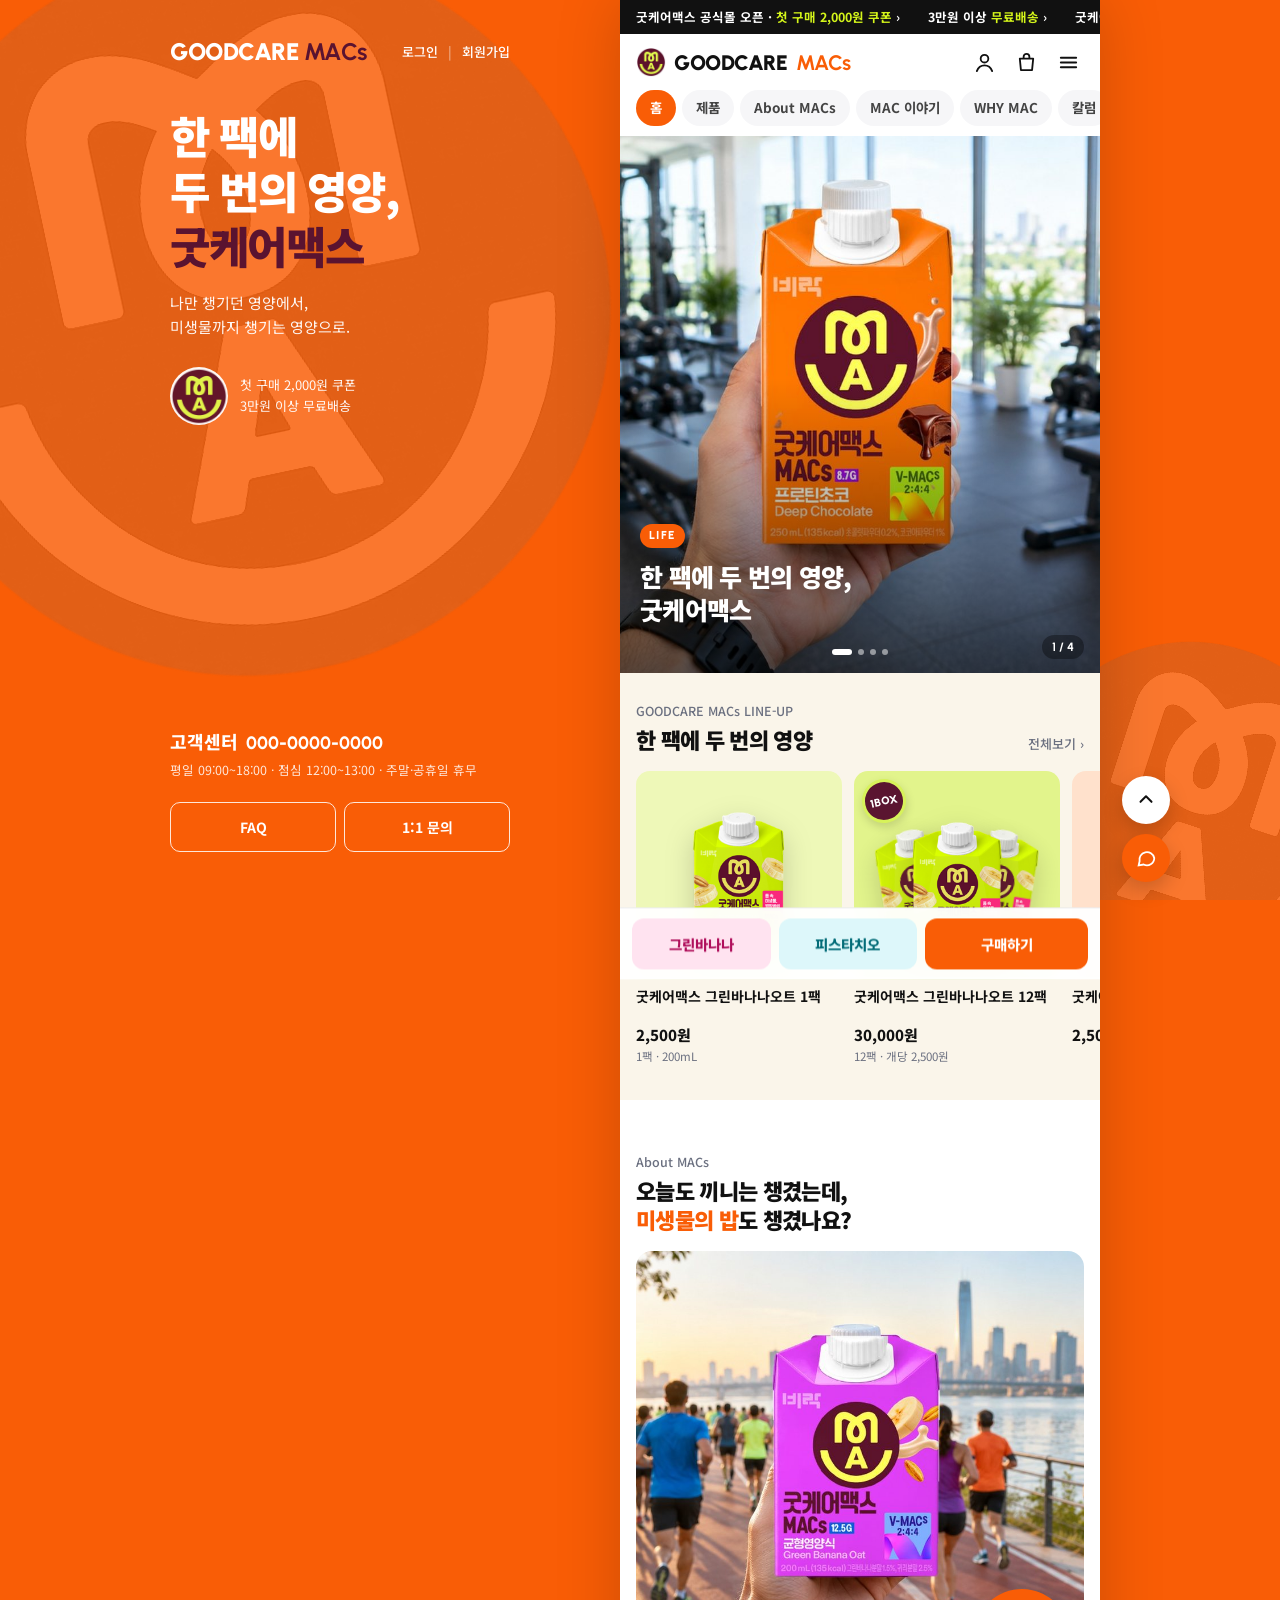
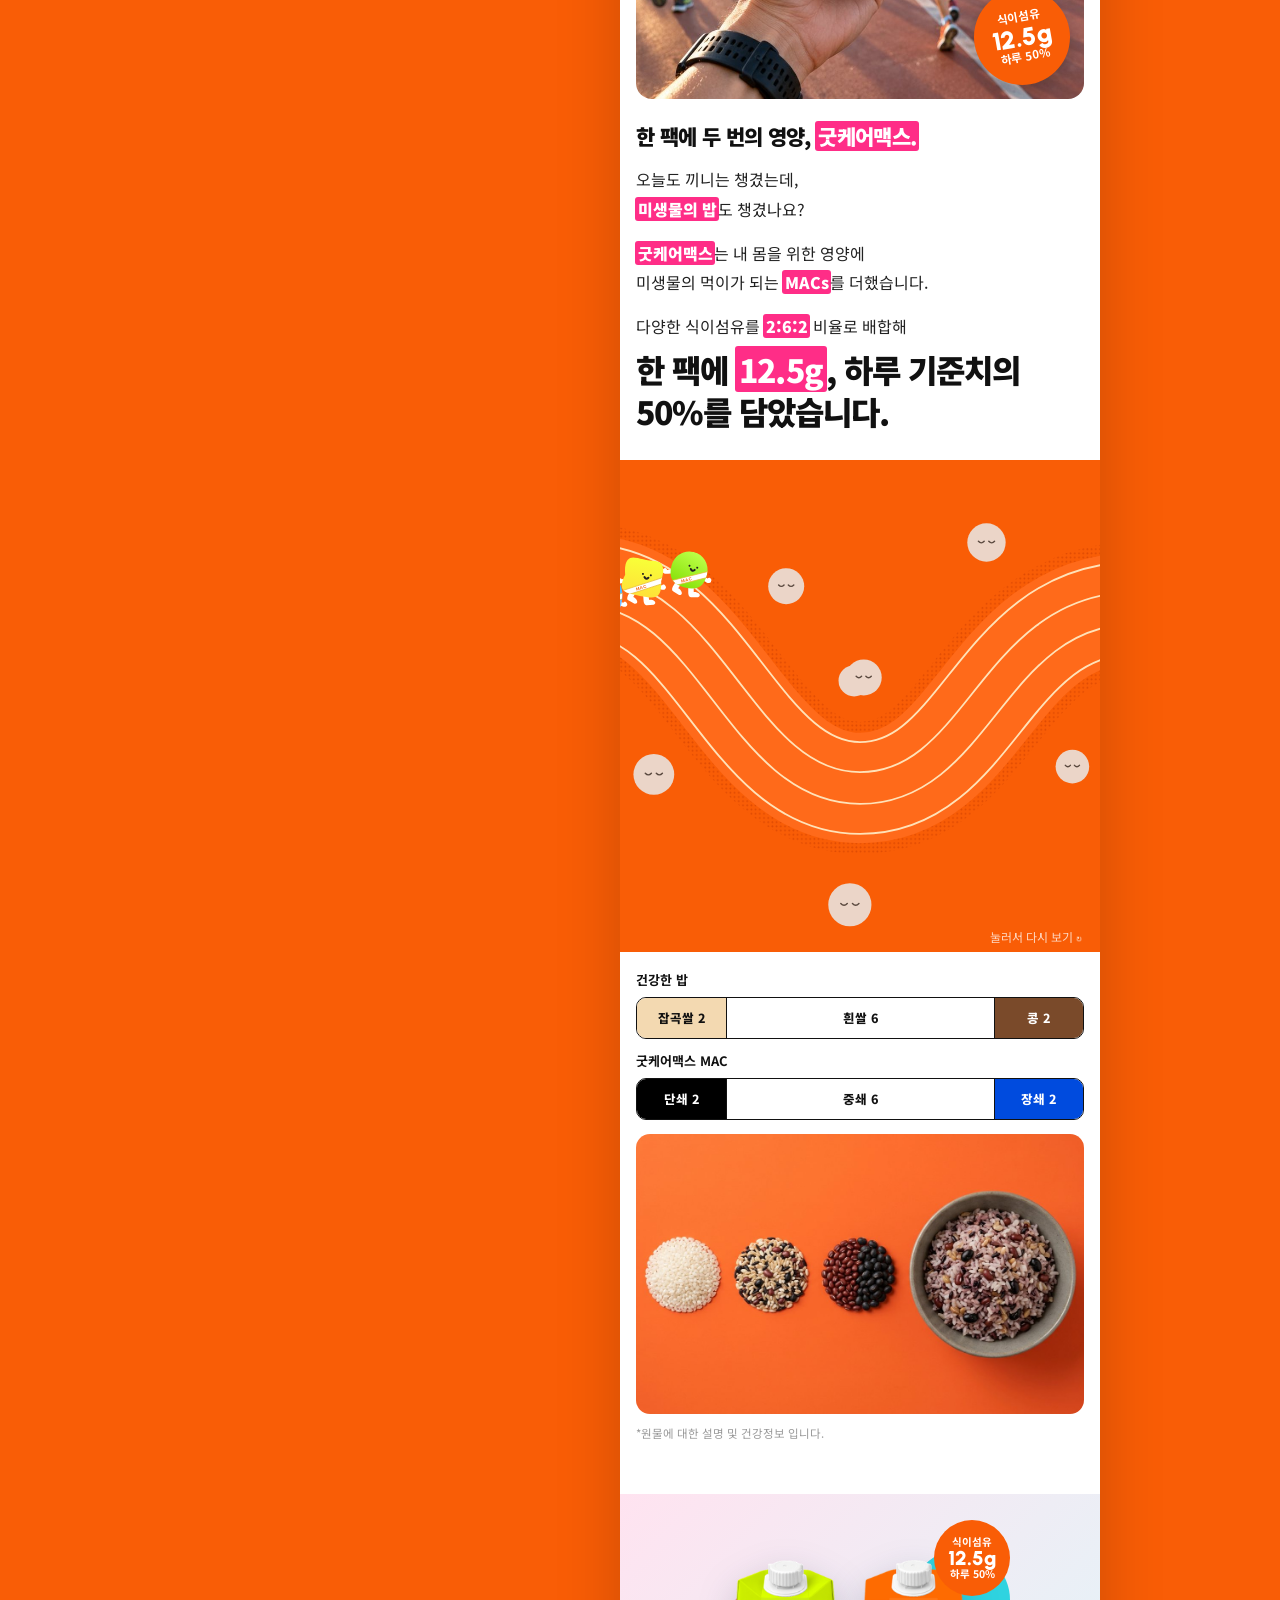
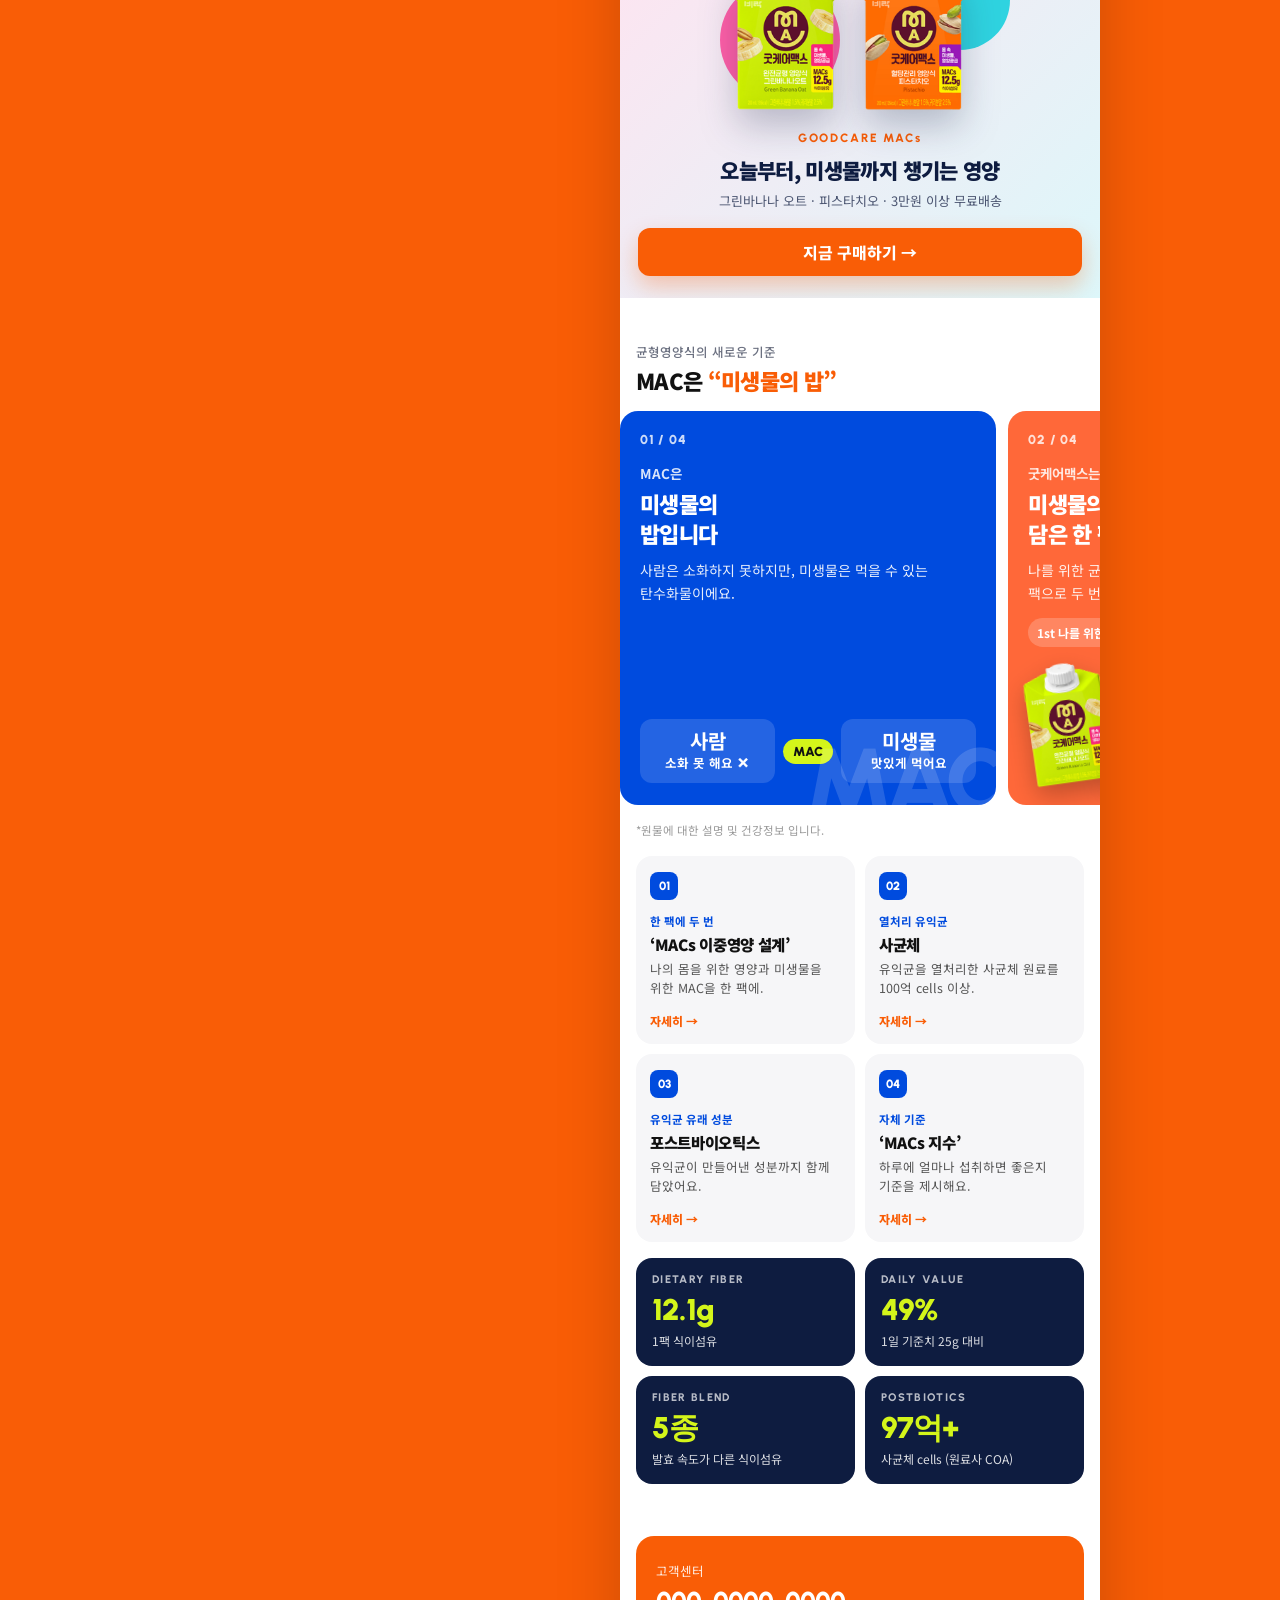
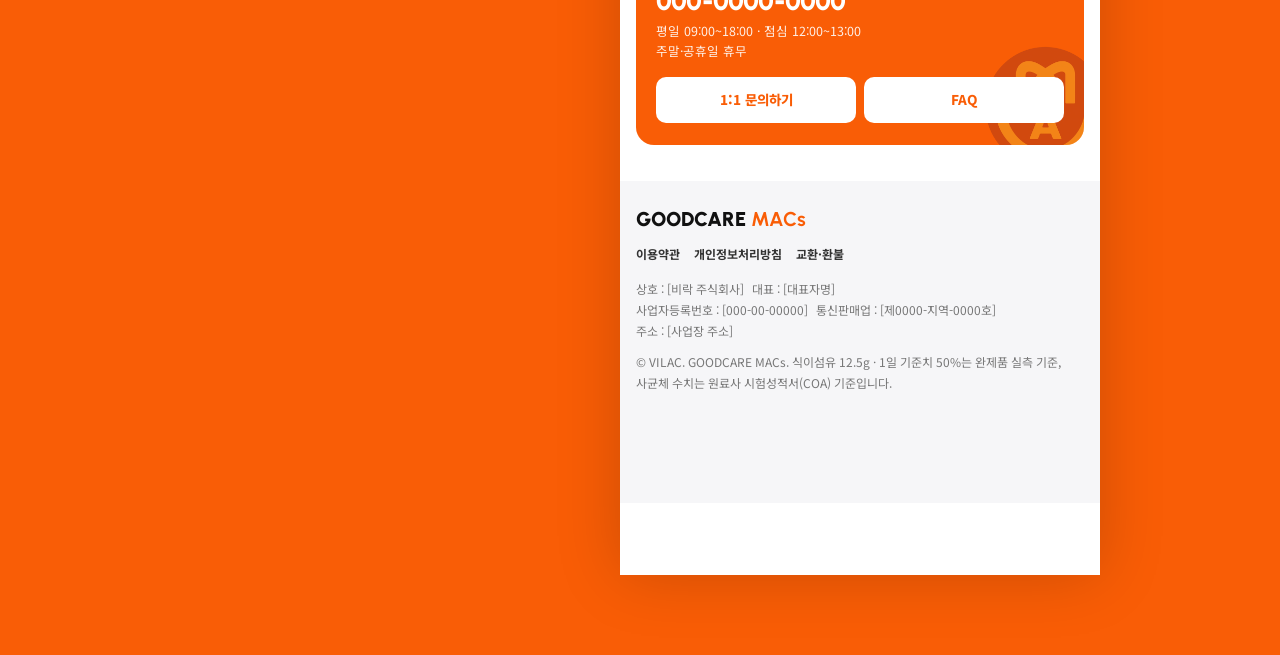
==== commit 7926b669: "연구 인용 문단은 '장 속' 유지, 광고성 문구에서 '장 속'·'몸속' 삭제 Co-Authored-By: Claude Opus 5.5 <noreply@anthropic.com> C" ====
--- a/mobile/index.html
+++ b/mobile/index.html
@@ -513,7 +513,7 @@
       </div>
 
 
-<div class="gf" id="gutFlow" aria-label="MACs가 몸속을 흘러가며 미생물에게 밥을 주는 애니메이션">
+<div class="gf" id="gutFlow" aria-label="MACs가 흘러가며 미생물에게 밥을 주는 애니메이션">
   <div class="gf-stage" id="gfStage" role="button" tabindex="0" aria-label="눌러서 다시 보기"></div>
   <span class="gf-tip" aria-hidden="true">눌러서 다시 보기 ↻</span>
 </div>
@@ -584,11 +584,11 @@
         </details>
         <details class="post" id="column-02">
           <summary><span class="b-no">02</span><span class="b-cat">배합 설계</span><span class="b-title">왜 한 가지가 아니라 다섯 가지일까요?</span><span class="b-meta">2026.10.30</span><span class="b-arrow" aria-hidden="true"></span></summary>
-          <div class="post-body"><h3>왜 한 가지가 아니라 다섯 가지일까요?</h3><p>식이섬유는 종류마다 몸속에서 발효되는 속도가 달라요. 이눌린과 올리고당은 빠르게, 구아검가수분해물은 완만하게, 폴리덱스트로스와 난소화성말토덱스트린은 천천히 발효돼요.</p><p>그래서 한 가지 원료를 많이 넣는 대신, 속도가 다른 다섯 가지를 고르게 섞어 12.5g을 채웠어요. 흰쌀·잡곡쌀·콩을 섞어 짓는 밥처럼요.</p><button type="button" class="post-close">목록으로 접기</button></div>
+          <div class="post-body"><h3>왜 한 가지가 아니라 다섯 가지일까요?</h3><p>식이섬유는 종류마다 발효되는 속도가 달라요. 이눌린과 올리고당은 빠르게, 구아검가수분해물은 완만하게, 폴리덱스트로스와 난소화성말토덱스트린은 천천히 발효돼요.</p><p>그래서 한 가지 원료를 많이 넣는 대신, 속도가 다른 다섯 가지를 고르게 섞어 12.5g을 채웠어요. 흰쌀·잡곡쌀·콩을 섞어 짓는 밥처럼요.</p><button type="button" class="post-close">목록으로 접기</button></div>
         </details>
         <details class="post" id="column-01" open>
-          <summary><span class="b-no">01</span><span class="b-cat">식이섬유</span><span class="b-title">식이섬유 12.5g, 몸속에서는 어디로 갈까요?</span><span class="b-meta">2026.10.30</span><span class="b-arrow" aria-hidden="true"></span></summary>
-          <div class="post-body"><h3>식이섬유 12.5g, 몸속에서는 어디로 갈까요?</h3><p>식이섬유는 사람의 소화효소로는 분해되지 않아요. 입과 위, 소장을 그대로 지나 대장까지 도착하고, 그곳에서 미생물이 먹을 수 있는 ‘밥’이 돼요.</p><p>굿케어맥스가 MAC을 ‘미생물의 밥’이라고 부르는 이유예요. 한 병에는 이런 식이섬유가 12.5g, 하루 영양성분 기준치(25g)의 절반만큼 들어 있어요.</p><button type="button" class="post-close">목록으로 접기</button></div>
+          <summary><span class="b-no">01</span><span class="b-cat">식이섬유</span><span class="b-title">식이섬유 12.5g, 어디로 갈까요?</span><span class="b-meta">2026.10.30</span><span class="b-arrow" aria-hidden="true"></span></summary>
+          <div class="post-body"><h3>식이섬유 12.5g, 어디로 갈까요?</h3><p>식이섬유는 사람의 소화효소로는 분해되지 않아요. 입과 위, 소장을 그대로 지나 대장까지 도착하고, 그곳에서 미생물이 먹을 수 있는 ‘밥’이 돼요.</p><p>굿케어맥스가 MAC을 ‘미생물의 밥’이라고 부르는 이유예요. 한 병에는 이런 식이섬유가 12.5g, 하루 영양성분 기준치(25g)의 절반만큼 들어 있어요.</p><button type="button" class="post-close">목록으로 접기</button></div>
         </details>
       </div>
 <p class="col-note">칼럼 속 원료 이야기는 원료에 대한 일반적인 설명이며, 굿케어맥스 제품의 효능·효과를 뜻하지 않아요.</p>
@@ -607,10 +607,10 @@
             <p>식이섬유 하루 기준치는 25g이에요. 그런데 정제된 밥과 빵, 가공식품이 많은 요즘 식단으로는 이만큼 채우기가 쉽지 않아요. 미국 연구에서는 권장량을 채우는 사람이 <strong>10%도 안 된다</strong>고 보고했을 정도예요.</p>
             <p class="fq-src">Buddington RK et al. Nutrients. 2017;9(12):1372.</p></div></li>
           <li><span class="why-n">02</span><div><h3>미생물에게도 밥이 필요해요</h3>
-            <p>MAC은 우리 몸은 소화하지 못하지만 <strong>미생물은 먹을 수 있는 탄수화물</strong>이에요. 평소 식이섬유를 적게 먹던 건강한 성인이 4주 동안 매일 이눌린을 챙겨 먹자, 장내 비피더스균 비율이 높아진 연구가 있어요.</p>
+            <p>MAC은 우리 몸은 소화하지 못하지만 <strong>장 속 미생물은 먹을 수 있는 탄수화물</strong>이에요. 평소 식이섬유를 적게 먹던 건강한 성인이 4주 동안 매일 이눌린을 챙겨 먹자, 장내 비피더스균 비율이 높아진 연구가 있어요.</p>
             <p class="fq-src">Reimer RA et al. Am J Clin Nutr. 2020;111(6):1286-1296.</p></div></li>
           <li><span class="why-n">03</span><div><h3>미생물마다 좋아하는 밥이 달라요, 그래서 <span style="color:var(--orange)">2:6:2</span></h3>
-            <p>식이섬유는 사슬 길이에 따라 발효되는 속도가 달라요. 짧은 사슬은 빠르게, 긴 사슬은 천천히 발효돼서 장을 지나는 동안 <strong>시간차를 두고 여러 미생물의 밥</strong>이 돼요. 실제로 이눌린을 먹었을 때 몸속에서는 한두 균이 아니라 여러 미생물 그룹이 각자 다르게 반응했어요.</p>
+            <p>식이섬유는 사슬 길이에 따라 발효되는 속도가 달라요. 짧은 사슬은 빠르게, 긴 사슬은 천천히 발효돼서 장을 지나는 동안 <strong>시간차를 두고 여러 미생물의 밥</strong>이 돼요. 실제로 이눌린을 먹었을 때 장 속에서는 한두 균이 아니라 여러 미생물 그룹이 각자 다르게 반응했어요.</p>
             <p>굿케어맥스는 한 가지를 많이 넣는 대신 단쇄 2 · 중쇄 6 · 장쇄 2로 섞어, <strong>미생물 생태계 전체</strong>가 나눠 먹을 수 있게 설계했어요.</p>
             <p class="fq-src">Vandeputte D et al. Gut. 2017;66(11):1968-1974.</p></div></li>
           <li><span class="why-n">04</span><div><h3>한 병에 두 번의 영양</h3>
@@ -656,7 +656,7 @@
             </div></details>
           <details class="fq"><summary><b>Q2</b><span>비피더스균 말고 다른 미생물도 달라지나요?</span><i aria-hidden="true">+</i></summary>
             <div class="fq-a">
-              <p>네, 생각보다 콕 집어서 달라져요. 미생물 전체를 유전자 분석으로 훑어본 연구에서, 이눌린을 먹었을 때 꾸준히 변한 건 세 그룹이었어요. 비피더스균과 아나에로스티페스는 늘고, 빌로필라는 줄었죠.</p>
+              <p>네, 생각보다 콕 집어서 달라져요. 장 속 미생물 전체를 유전자 분석으로 훑어본 연구에서, 이눌린을 먹었을 때 꾸준히 변한 건 세 그룹이었어요. 비피더스균과 아나에로스티페스는 늘고, 빌로필라는 줄었죠.</p>
               <p>미생물 전체 구성의 변화 폭은 크지 않았고, 대변 속 대사물질에도 유의한 변화는 없었다고 함께 보고됐어요. 장이 통째로 바뀌는 게 아니라, 특정 미생물들이 조용히 반응한다고 보는 게 정확해요.</p>
               <p class="fq-src">Vandeputte D et al. Gut. 2017;66(11):1968-1974. <a href="https://doi.org/10.1136/gutjnl-2016-313271" target="_blank" rel="noopener">doi:10.1136/gutjnl-2016-313271</a></p>
             </div></details>
@@ -669,7 +669,7 @@
           <details class="fq"><summary><b>Q4</b><span>프리바이오틱스, 프로바이오틱스와는 뭐가 달라요?</span><i aria-hidden="true">+</i></summary>
             <div class="fq-a">
               <p>프로바이오틱스는 미생물 자체를 넣어 주는 거예요. 프리바이오틱스는 특정 유익균이 골라 먹는 먹이 성분이고요.</p>
-              <p>MAC은 여기서 한 걸음 더 넓게, 몸속에 사는 여러 미생물이 실제로 먹을 수 있는 탄수화물 전체를 가리키는 말이에요. 미생물마다 잘 먹는 사슬 길이가 달라서, 굿케어맥스는 길이가 다른 식이섬유를 <strong>2:6:2</strong>로 섞었어요.</p>
+              <p>MAC은 여기서 한 걸음 더 넓게, 여러 미생물이 실제로 먹을 수 있는 탄수화물 전체를 가리키는 말이에요. 미생물마다 잘 먹는 사슬 길이가 달라서, 굿케어맥스는 길이가 다른 식이섬유를 <strong>2:6:2</strong>로 섞었어요.</p>
             </div></details>
           <details class="fq"><summary><b>Q5</b><span>식이섬유 먹으면 속이 더부룩하지 않을까요?</span><i aria-hidden="true">+</i></summary>
             <div class="fq-a">
@@ -683,7 +683,7 @@
             </div></details>
           <details class="fq"><summary><b>Q7</b><span>꾸준히 먹어야 하나요?</span><i aria-hidden="true">+</i></summary>
             <div class="fq-a">
-              <p>미생물의 변화는 먹는 동안 서서히 나타나요. 지금까지 소개한 연구들도 짧게는 2주, 길게는 3개월 동안 매일 먹으며 변화를 지켜봤어요.</p>
+              <p>장 속 미생물의 변화는 먹는 동안 서서히 나타나요. 지금까지 소개한 연구들도 짧게는 2주, 길게는 3개월 동안 매일 먹으며 변화를 지켜봤어요.</p>
               <p>건강한 성인 44명이 PHGG를 하루 5g씩 12주 동안 먹은 이중맹검 연구에서는, 위약 그룹과 달리 장내 비피더스균 비율이 유의하게 늘었어요.</p>
               <p class="fq-src">Yasukawa Z et al. Nutrients. 2019;11(9):2170. <a href="https://doi.org/10.3390/nu11092170" target="_blank" rel="noopener">doi:10.3390/nu11092170</a></p>
             </div></details>
@@ -694,7 +694,7 @@
         <span class="fq-eb">DAILY ROUTINE</span>
         <div class="rt">
           <h3>미생물을 위한 ‘하루 두 번의 영양’ 루틴</h3>
-          <p>미생물에게는 <strong>한 가지를 많이</strong>보다 <strong>여러 가지를 골고루</strong>가 더 반가워요. 1만 명 넘는 사람의 장내 미생물을 분석한 연구에서, <strong>일주일에 30가지 이상의 식물성 식품</strong>을 먹은 사람들은 10가지 이하를 먹은 사람들보다 장내 미생물이 더 다양했어요.</p>
+          <p>장 속 미생물에게는 <strong>한 가지를 많이</strong>보다 <strong>여러 가지를 골고루</strong>가 더 반가워요. 1만 명 넘는 사람의 장내 미생물을 분석한 연구에서, <strong>일주일에 30가지 이상의 식물성 식품</strong>을 먹은 사람들은 10가지 이하를 먹은 사람들보다 장내 미생물이 더 다양했어요.</p>
           <h4>이렇게 시작해 보세요</h4>
           <ul class="rt-day">
             <li><b>아침</b><span>바쁜 아침엔 굿케어맥스 한 병으로 한 끼 영양과 MAC 12.5g을 함께 챙겨요.</span></li>
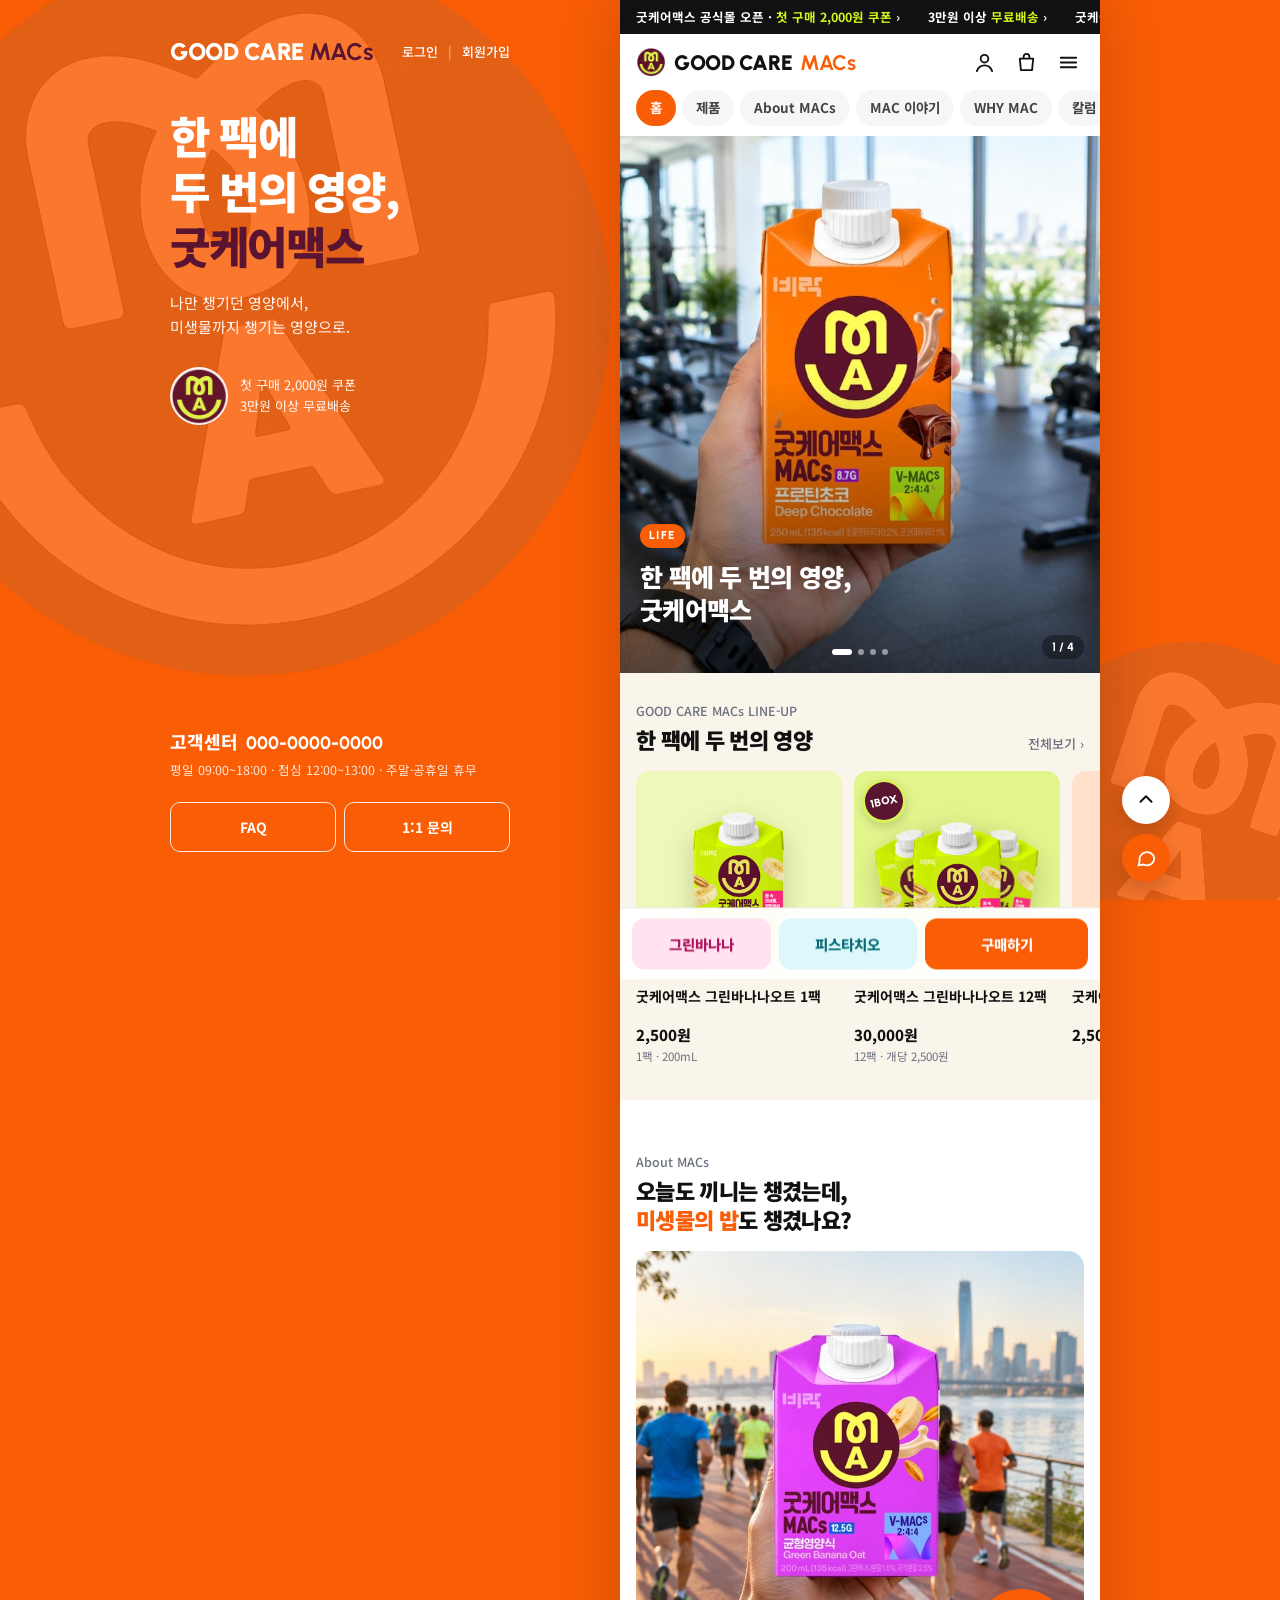
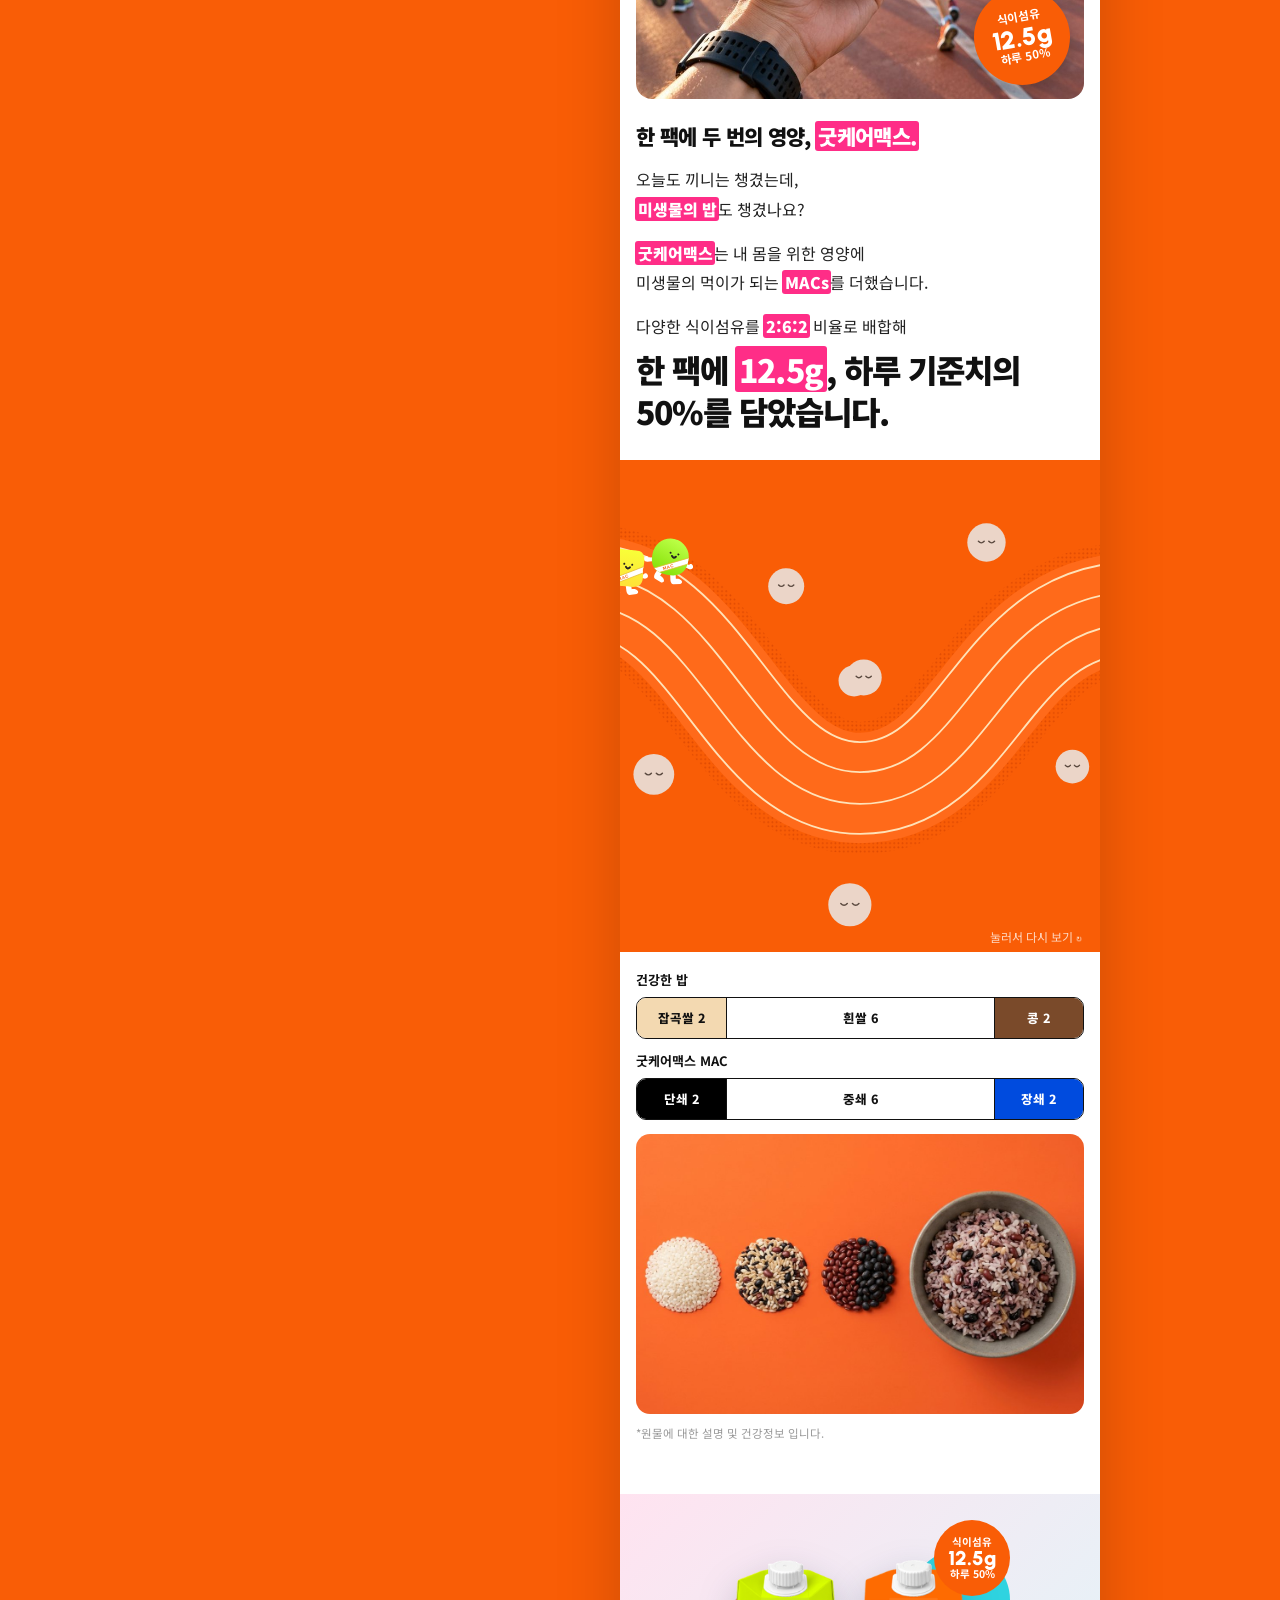
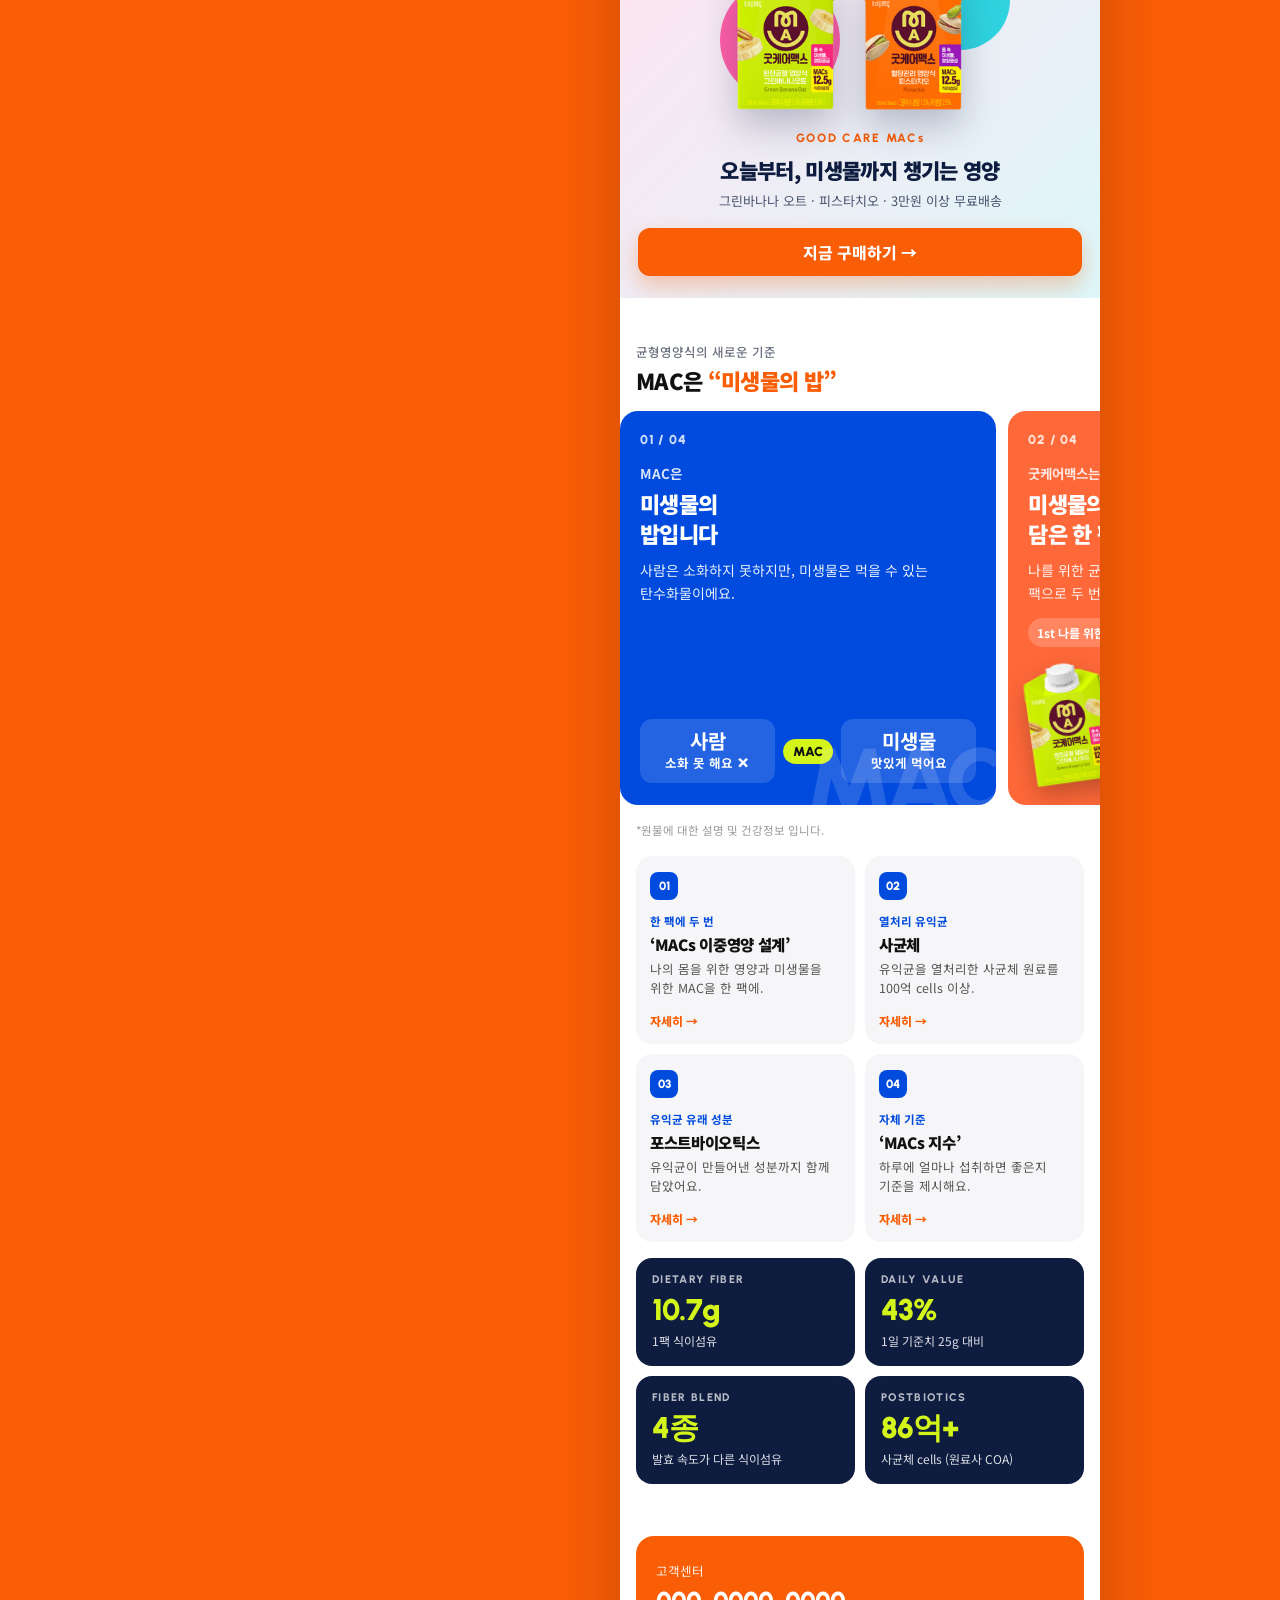
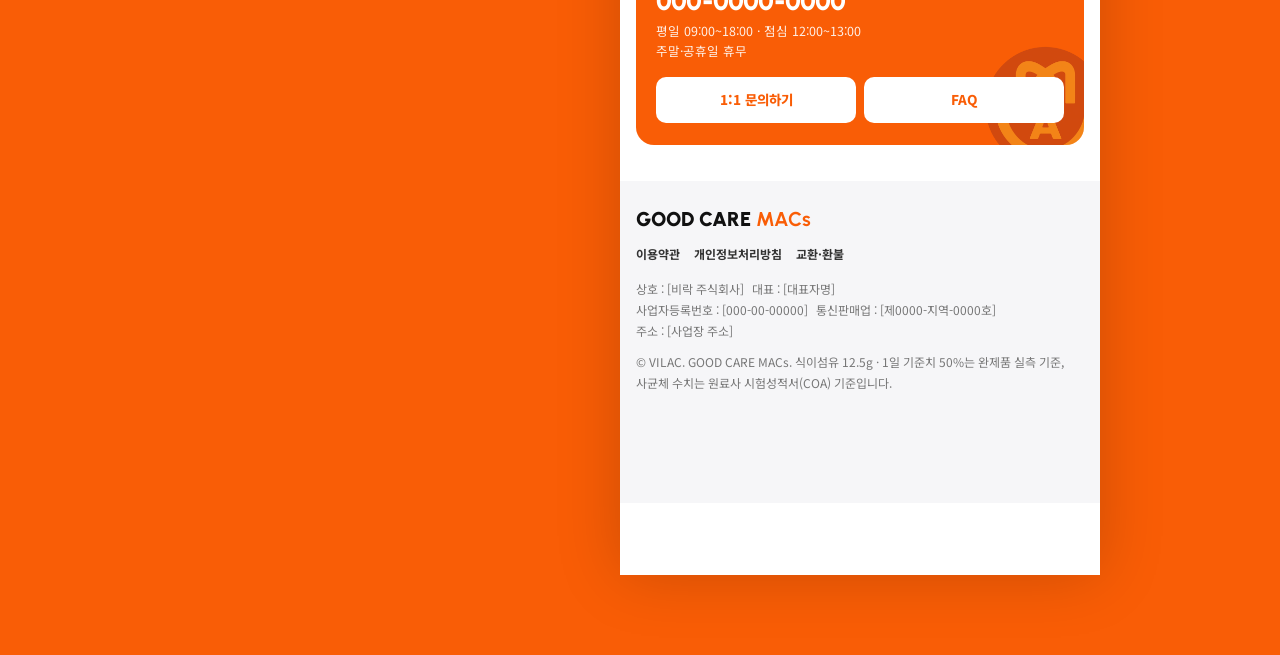
==== commit fa71dd2d: "GOOD CARE MACs 띄어쓰기 통일, FAQ·MACs 지수 문구를 심의 안전 버전으로 정리(연구 인용·효과 암시 삭제) Co-Authored-By: Claude Opus 5." ====
--- a/mobile/index.html
+++ b/mobile/index.html
@@ -3,7 +3,7 @@
 <head>
 <meta charset="utf-8">
 <meta name="viewport" content="width=device-width, initial-scale=1, viewport-fit=cover">
-<meta name="description" content="GOODCARE MACs 굿케어맥스 — 나만 챙기던 영양에서, 미생물까지 챙기는 영양으로.">
+<meta name="description" content="GOOD CARE MACs 굿케어맥스 — 나만 챙기던 영양에서, 미생물까지 챙기는 영양으로.">
 <meta property="og:image" content="assets/hero-life.jpg">
 <meta name="theme-color" content="#F95D06">
 <title>GOODCARE MACs Mobile</title>
@@ -448,7 +448,7 @@
 <!-- desktop side panel -->
 <aside class="side" aria-label="굿케어맥스 안내">
   <div>
-    <div class="s-top"><span class="s-logo">GOODCARE <b>MACs</b></span><span class="s-acc"><a href="shop.html#/login">로그인</a><span>|</span><a href="shop.html#/signup">회원가입</a></span></div>
+    <div class="s-top"><span class="s-logo">GOOD CARE <b>MACs</b></span><span class="s-acc"><a href="shop.html#/login">로그인</a><span>|</span><a href="shop.html#/signup">회원가입</a></span></div>
     <h1>한 팩에<br>두 번의 영양,<br><em>굿케어맥스</em></h1>
     <p class="s-sub">나만 챙기던 영양에서,<br>미생물까지 챙기는 영양으로.</p>
     <div class="s-qr"><img src="assets/gcm-logo-circle.png" alt=""><span>첫 구매 2,000원 쿠폰<br>3만원 이상 무료배송</span></div>
@@ -464,7 +464,7 @@
 
   <header class="hd">
     <div class="hd-row">
-      <a class="logo" href="#top"><img src="assets/gcm-logo-circle.png" alt="">GOODCARE <b>MACs</b></a>
+      <a class="logo" href="#top"><img src="assets/gcm-logo-circle.png" alt="">GOOD CARE <b>MACs</b></a>
       <div class="hd-ic">
         <a href="shop.html#/my/home" aria-label="마이페이지"><svg viewBox="0 0 24 24" fill="none" stroke="currentColor" stroke-width="1.9" stroke-linecap="round"><circle cx="12" cy="8" r="4"/><path d="M4 21c1.5-4 4.5-6 8-6s6.5 2 8 6"/></svg></a>
         <a href="shop.html#/cart" aria-label="장바구니"><svg viewBox="0 0 24 24" fill="none" stroke="currentColor" stroke-width="1.9" stroke-linejoin="round"><path d="M5 8h14l-1.2 12H6.2z"/><path d="M9 8V6a3 3 0 0 1 6 0v2"/></svg><span class="cnt" id="cartCnt" hidden>0</span></a>
@@ -491,7 +491,7 @@
 
     <!-- PRODUCTS -->
     <section class="sec" id="products">
-      <div class="sh"><div><p class="eb">GOODCARE MACs LINE-UP</p><h2 class="ttl">한 팩에 두 번의 영양</h2></div><a class="more" href="shop.html#/list?brand=gcm">전체보기 ›</a></div>
+      <div class="sh"><div><p class="eb">GOOD CARE MACs LINE-UP</p><h2 class="ttl">한 팩에 두 번의 영양</h2></div><a class="more" href="shop.html#/list?brand=gcm">전체보기 ›</a></div>
       <div class="rail">
         <a class="pc pc4" href="shop.html#/product/gcm-banana"><div class="ph" style="background:#EEF8B8"><img class="p1" src="assets/gcm-pack-banana-v3.png" alt="굿케어맥스 그린바나나오트 1팩"><span class="pc4-cart" aria-hidden="true"><svg viewBox="0 0 24 24" fill="none" stroke="currentColor" stroke-width="2" stroke-linejoin="round"><path d="M5 8h14l-1.2 12H6.2z"/><path d="M9 8V6a3 3 0 0 1 6 0v2"/></svg></span></div><h3>굿케어맥스 그린바나나오트 1팩</h3><p class="pr">2,500원</p><p class="rv">1팩 · 200mL</p></a>
         <a class="pc pc4 box" href="shop.html#/product/gcm-banana"><div class="ph" style="background:#E2F48C"><img class="pb" src="assets/gcm-pack-banana-v3.png" alt=""><img class="pc2" src="assets/gcm-pack-banana-v3.png" alt=""><img class="p1" src="assets/gcm-pack-banana-v3.png" alt="굿케어맥스 그린바나나오트 12팩"><span class="box1">1BOX</span><span class="pc4-cart" aria-hidden="true"><svg viewBox="0 0 24 24" fill="none" stroke="currentColor" stroke-width="2" stroke-linejoin="round"><path d="M5 8h14l-1.2 12H6.2z"/><path d="M9 8V6a3 3 0 0 1 6 0v2"/></svg></span></div><h3>굿케어맥스 그린바나나오트 12팩</h3><p class="pr">30,000원</p><p class="rv">12팩 · 개당 2,500원</p></a>
@@ -532,7 +532,7 @@
         <img class="p1" src="assets/gcm-pack-banana-v3.png" alt=""><img class="p2" src="assets/gcm-pack-pistachio-v3.png" alt="">
         <span class="stk2">식이섬유<b>12.5g</b>하루 50%</span>
       </div>
-      <div class="bt"><small>GOODCARE MACs</small><h3>오늘부터, 미생물까지 챙기는 영양</h3><p>그린바나나 오트 · 피스타치오 · 3만원 이상 무료배송</p></div>
+      <div class="bt"><small>GOOD CARE MACs</small><h3>오늘부터, 미생물까지 챙기는 영양</h3><p>그린바나나 오트 · 피스타치오 · 3만원 이상 무료배송</p></div>
       <a class="btn" href="shop.html#/list?brand=gcm">지금 구매하기 →</a>
     </section>
 
@@ -607,19 +607,17 @@
             <p>식이섬유 하루 기준치는 25g이에요. 그런데 정제된 밥과 빵, 가공식품이 많은 요즘 식단으로는 이만큼 채우기가 쉽지 않아요. 미국 연구에서는 권장량을 채우는 사람이 <strong>10%도 안 된다</strong>고 보고했을 정도예요.</p>
             <p class="fq-src">Buddington RK et al. Nutrients. 2017;9(12):1372.</p></div></li>
           <li><span class="why-n">02</span><div><h3>미생물에게도 밥이 필요해요</h3>
-            <p>MAC은 우리 몸은 소화하지 못하지만 <strong>장 속 미생물은 먹을 수 있는 탄수화물</strong>이에요. 평소 식이섬유를 적게 먹던 건강한 성인이 4주 동안 매일 이눌린을 챙겨 먹자, 장내 비피더스균 비율이 높아진 연구가 있어요.</p>
-            <p class="fq-src">Reimer RA et al. Am J Clin Nutr. 2020;111(6):1286-1296.</p></div></li>
+            <p>MAC은 우리 몸은 소화하지 못하지만 <strong>미생물은 먹을 수 있는 탄수화물</strong>이에요. 내가 끼니를 챙기듯, 미생물의 먹을거리도 함께 챙기자는 생각에서 출발했어요.</p></div></li>
           <li><span class="why-n">03</span><div><h3>미생물마다 좋아하는 밥이 달라요, 그래서 <span style="color:var(--orange)">2:6:2</span></h3>
-            <p>식이섬유는 사슬 길이에 따라 발효되는 속도가 달라요. 짧은 사슬은 빠르게, 긴 사슬은 천천히 발효돼서 장을 지나는 동안 <strong>시간차를 두고 여러 미생물의 밥</strong>이 돼요. 실제로 이눌린을 먹었을 때 장 속에서는 한두 균이 아니라 여러 미생물 그룹이 각자 다르게 반응했어요.</p>
-            <p>굿케어맥스는 한 가지를 많이 넣는 대신 단쇄 2 · 중쇄 6 · 장쇄 2로 섞어, <strong>미생물 생태계 전체</strong>가 나눠 먹을 수 있게 설계했어요.</p>
-            <p class="fq-src">Vandeputte D et al. Gut. 2017;66(11):1968-1974.</p></div></li>
+            <p>식이섬유는 사슬 길이에 따라 <strong>발효되는 속도</strong>가 달라요. 짧은 사슬은 빠르게, 긴 사슬은 천천히 발효돼요.</p>
+            <p>굿케어맥스는 한 가지를 많이 넣는 대신 길이가 다른 식이섬유를 <strong>단쇄 2 · 중쇄 6 · 장쇄 2</strong>로 고루 섞었어요.</p></div></li>
           <li><span class="why-n">04</span><div><h3>한 병에 두 번의 영양</h3>
             <p>MAC만 따로 챙기려면 번거롭고 값도 만만치 않아요. 그래서 굿케어맥스는 <strong>나를 위한 균형영양</strong>에 비타민·무기질을 갖추고, 여기에 <strong>미생물을 위한 MAC 12.5g</strong>(하루 기준치의 50%)과 사균체 100억 cells 이상을 더했어요. 한 끼를 챙기는 동시에 미생물의 밥까지 챙기는 거죠.</p></div></li>
         </ol>
       </div>
 
       <div class="fq-sec" id="fq-only">
-        <span class="fq-eb">ONLY GOODCARE MACs</span>
+        <span class="fq-eb">ONLY GOOD CARE MACs</span>
         <h2>굿케어맥스만의 <em>네 가지</em></h2>
         <p class="fq-lead">브랜드 페이지에서 소개한 네 가지를 조금 더 풀어 설명하고, 일상에서 바로 해 볼 수 있는 <strong>웰니스 라이프 팁</strong>을 함께 담았어요.</p>
         <ol class="why only">
@@ -632,13 +630,13 @@
             <p>굿케어맥스에는 사균체 원료를 <strong>100억 cells 이상</strong> 담았어요.</p>
             <div class="tip"><b>WELLNESS TIP</b><p>좋은 습관은 이미 하는 일에 붙이면 오래가요. 양치 후, 출근 가방을 챙길 때처럼 매일 하는 행동 바로 다음을 ‘한 팩 마시는 시간’으로 정해 보세요.</p></div></div></li>
           <li id="fq-u3"><span class="why-n">03</span><div><span class="uk2">유익균 유래 성분</span><h3>포스트바이오틱스</h3>
-            <p>국제 프로바이오틱스·프리바이오틱스 과학협회(ISAPP)는 포스트바이오틱스를 <strong>‘몸에 이로움을 주는, 생명 활동이 없는 미생물이나 그 구성 성분’</strong>으로 정의해요. 사균체도, 유익균이 만들어 낸 성분도 여기에 속해요.</p>
-            <p>살아 있는 균인 프로바이오틱스, 균의 먹이인 프리바이오틱스와 MAC에 이어, 미생물 환경을 돌보는 또 하나의 축이라고 보면 쉬워요.</p>
+            <p>포스트바이오틱스는 국제 프로바이오틱스·프리바이오틱스 과학협회(ISAPP)가 정리한 개념으로, <strong>생명 활동이 없는 미생물이나 그 구성 성분</strong>을 가리켜요. 사균체도, 유익균이 만들어 낸 성분도 여기에 속해요.</p>
+            <p>살아 있는 균인 프로바이오틱스, 균의 먹이인 프리바이오틱스와 함께 자주 쓰이는 용어예요.</p>
             <p class="fq-src">Salminen S et al. Nat Rev Gastroenterol Hepatol. 2021;18(9):649-667. <a href="https://doi.org/10.1038/s41575-021-00440-6" target="_blank" rel="noopener">doi:10.1038/s41575-021-00440-6</a></p>
-            <div class="tip"><b>WELLNESS TIP</b><p>식탁에 익숙한 발효식품을 하루 한 가지 곁들여 보세요. 김치, 된장국, 플레인 요거트면 충분해요. 건강한 성인들이 10주 동안 발효식품을 늘려 먹은 무작위 연구에서 장내 미생물의 다양성이 높아졌어요.</p><p class="fq-src">Wastyk HC et al. Cell. 2021;184(16):4137-4153. <a href="https://doi.org/10.1016/j.cell.2021.06.019" target="_blank" rel="noopener">doi:10.1016/j.cell.2021.06.019</a></p></div></div></li>
+            <div class="tip"><b>WELLNESS TIP</b><p>식탁에 익숙한 발효식품을 하루 한 가지 곁들여 보세요. 김치, 된장국, 플레인 요거트처럼 늘 먹던 음식이면 충분해요.</p></div></div></li>
           <li id="fq-u4"><span class="why-n">04</span><div><span class="uk2">자체 기준</span><h3>‘MACs 지수’</h3>
-            <p>좋은 원료를 넣는 것만큼 중요한 건 <strong>얼마나 먹느냐</strong>예요. MACs 지수는 유효성분을 하루에 얼마나 섭취하면 좋은지, 굿케어맥스가 스스로 정해 제시하는 <strong>일섭취량 기준</strong>이에요.</p>
-            <p>예를 들어 식이섬유는 하루 기준치 25g 가운데 절반인 12.5g을 한 팩으로 채우도록 맞췄어요. 매일 얼마나 챙겼는지 숫자로 가늠할 수 있게 하는 게 목표예요.</p>
+            <p>좋은 원료를 넣는 것만큼 중요한 건 <strong>얼마나 담았느냐</strong>예요. MACs 지수는 한 팩에 주요 원료를 얼마나 담았는지 <strong>하루 영양성분 기준치와 비교해 보여 주는</strong> 굿케어맥스의 자체 표기 방식이에요.</p>
+            <p>예를 들어 식이섬유는 하루 기준치 25g 가운데 절반인 12.5g을 한 팩에 담았어요. 매일 얼마나 챙겼는지 숫자로 쉽게 가늠할 수 있게 하는 게 목표예요.</p>
             <div class="tip"><b>WELLNESS TIP</b><p>나머지 절반은 식탁에서 채워요. 흰쌀 대신 잡곡밥, 반찬 하나는 나물이나 해조류, 간식은 껍질째 먹는 과일이나 견과 한 줌. 식이섬유를 늘릴 땐 물도 함께 충분히 마셔 주세요.</p></div></div></li>
         </ol>
       </div>
@@ -646,46 +644,24 @@
       <div class="fq-sec">
         <span class="fq-eb">FAQ</span>
         <h2>자주 묻는 질문</h2>
-        <p class="fq-lead">답변에는 국제 학술지에 실린 사람 대상 연구에서 확인된 내용만 담았어요.</p>
+        <p class="fq-lead">MAC과 굿케어맥스에 대해 자주 묻는 질문을 모았어요.</p>
         <div class="fq-list">
-          <details class="fq" open><summary><b>Q1</b><span>MAC은 어떤 일을 하나요?</span><i aria-hidden="true">+</i></summary>
+          <details class="fq" open><summary><b>Q1</b><span>MAC은 무엇인가요?</span><i aria-hidden="true">+</i></summary>
             <div class="fq-a">
               <p>MAC은 우리 몸은 소화하지 못하지만, 미생물은 먹을 수 있는 탄수화물이에요. 위와 소장을 그대로 지나 대장까지 내려가면, 거기 사는 미생물들이 이걸 먹고 발효해요. 내가 먹는 한 끼 안에 <strong>미생물의 밥</strong>을 같이 챙겨 주는 셈이죠.</p>
-              <p>평소 식이섬유를 적게 먹는 건강한 성인 50명이 치커리 이눌린이 든 간식바를 4주간 먹은 연구에서는, 하루 7g 그룹의 장내 비피더스균 비율이 대조군보다 높아졌어요. 하루 3g 그룹도 정밀 분석(qPCR)에서 증가가 확인됐고요.</p>
-              <p class="fq-src">Reimer RA et al. Am J Clin Nutr. 2020;111(6):1286-1296. <a href="https://doi.org/10.1093/ajcn/nqaa074" target="_blank" rel="noopener">doi:10.1093/ajcn/nqaa074</a></p>
             </div></details>
-          <details class="fq"><summary><b>Q2</b><span>비피더스균 말고 다른 미생물도 달라지나요?</span><i aria-hidden="true">+</i></summary>
-            <div class="fq-a">
-              <p>네, 생각보다 콕 집어서 달라져요. 장 속 미생물 전체를 유전자 분석으로 훑어본 연구에서, 이눌린을 먹었을 때 꾸준히 변한 건 세 그룹이었어요. 비피더스균과 아나에로스티페스는 늘고, 빌로필라는 줄었죠.</p>
-              <p>미생물 전체 구성의 변화 폭은 크지 않았고, 대변 속 대사물질에도 유의한 변화는 없었다고 함께 보고됐어요. 장이 통째로 바뀌는 게 아니라, 특정 미생물들이 조용히 반응한다고 보는 게 정확해요.</p>
-              <p class="fq-src">Vandeputte D et al. Gut. 2017;66(11):1968-1974. <a href="https://doi.org/10.1136/gutjnl-2016-313271" target="_blank" rel="noopener">doi:10.1136/gutjnl-2016-313271</a></p>
-            </div></details>
-          <details class="fq"><summary><b>Q3</b><span>미생물이 MAC을 먹으면 뭐가 만들어지나요?</span><i aria-hidden="true">+</i></summary>
-            <div class="fq-a">
-              <p>미생물이 식이섬유를 발효하면 짧은사슬지방산이라는 물질이 생겨요. 그중 하나가 낙산(부티르산)인데, 이걸 만드는 미생물을 ‘낙산 생성균’이라고 불러요.</p>
-              <p>건강한 성인 10명이 구아검 가수분해물(PHGG)을 하루 6g씩 2주 동안 먹은 연구에서는, 비피더스균과 함께 낙산 생성균들, 그리고 낙산을 만드는 데 쓰이는 유전자의 양이 늘어난 게 확인됐어요.</p>
-              <p class="fq-src">Ohashi Y et al. Benef Microbes. 2015;6(4):451-455. <a href="https://doi.org/10.3920/BM2014.0118" target="_blank" rel="noopener">doi:10.3920/BM2014.0118</a></p>
-            </div></details>
-          <details class="fq"><summary><b>Q4</b><span>프리바이오틱스, 프로바이오틱스와는 뭐가 달라요?</span><i aria-hidden="true">+</i></summary>
+          <details class="fq"><summary><b>Q2</b><span>프리바이오틱스, 프로바이오틱스와는 뭐가 달라요?</span><i aria-hidden="true">+</i></summary>
             <div class="fq-a">
               <p>프로바이오틱스는 미생물 자체를 넣어 주는 거예요. 프리바이오틱스는 특정 유익균이 골라 먹는 먹이 성분이고요.</p>
               <p>MAC은 여기서 한 걸음 더 넓게, 여러 미생물이 실제로 먹을 수 있는 탄수화물 전체를 가리키는 말이에요. 미생물마다 잘 먹는 사슬 길이가 달라서, 굿케어맥스는 길이가 다른 식이섬유를 <strong>2:6:2</strong>로 섞었어요.</p>
             </div></details>
-          <details class="fq"><summary><b>Q5</b><span>식이섬유 먹으면 속이 더부룩하지 않을까요?</span><i aria-hidden="true">+</i></summary>
+          <details class="fq"><summary><b>Q3</b><span>식이섬유를 갑자기 늘려도 괜찮을까요?</span><i aria-hidden="true">+</i></summary>
             <div class="fq-a">
-              <p>식이섬유 섭취가 부족한 건강한 성인 97명이 올리고프락토스를 4주 단위로 늘려 하루 15g까지 먹은 연구에서, 소리·압박감·통증·가스 같은 불편감은 섭취군과 위약군 모두 낮은 수준이었어요.</p>
-              <p>다만 사람마다 미생물이 달라서 처음 며칠은 가스가 조금 늘 수 있어요. 처음엔 천천히, 몸이 익숙해지면 꾸준히 드시는 걸 권해요.</p>
-              <p class="fq-src">Buddington RK et al. Nutrients. 2017;9(12):1372. <a href="https://doi.org/10.3390/nu9121372" target="_blank" rel="noopener">doi:10.3390/nu9121372</a></p>
+              <p>평소 식이섬유를 적게 먹었다면 처음에는 가스가 늘거나 더부룩하게 느낄 수 있어요. 사람마다 다를 수 있으니 처음엔 천천히 늘리고, 물을 충분히 함께 드세요.</p>
             </div></details>
-          <details class="fq"><summary><b>Q6</b><span>얼마나 먹어야 하나요? 한 병이면 충분해요?</span><i aria-hidden="true">+</i></summary>
+          <details class="fq"><summary><b>Q4</b><span>한 팩에 식이섬유가 얼마나 들어 있나요?</span><i aria-hidden="true">+</i></summary>
             <div class="fq-a">
-              <p>위 연구들에서 사용한 양은 하루 3g에서 15g 사이였어요. 굿케어맥스 한 병에는 식이섬유가 <strong>12.5g</strong> 들어 있어서, 하루 영양성분 기준치(25g)의 절반을 한 번에 채울 수 있어요.</p>
-            </div></details>
-          <details class="fq"><summary><b>Q7</b><span>꾸준히 먹어야 하나요?</span><i aria-hidden="true">+</i></summary>
-            <div class="fq-a">
-              <p>장 속 미생물의 변화는 먹는 동안 서서히 나타나요. 지금까지 소개한 연구들도 짧게는 2주, 길게는 3개월 동안 매일 먹으며 변화를 지켜봤어요.</p>
-              <p>건강한 성인 44명이 PHGG를 하루 5g씩 12주 동안 먹은 이중맹검 연구에서는, 위약 그룹과 달리 장내 비피더스균 비율이 유의하게 늘었어요.</p>
-              <p class="fq-src">Yasukawa Z et al. Nutrients. 2019;11(9):2170. <a href="https://doi.org/10.3390/nu11092170" target="_blank" rel="noopener">doi:10.3390/nu11092170</a></p>
+              <p>굿케어맥스 한 팩에는 식이섬유가 <strong>12.5g</strong> 들어 있어요. 하루 영양성분 기준치(25g)의 50%예요. 나머지는 채소, 통곡물, 과일 등 평소 식사로 골고루 채워 주세요.</p>
             </div></details>
         </div>
       </div>
@@ -694,7 +670,7 @@
         <span class="fq-eb">DAILY ROUTINE</span>
         <div class="rt">
           <h3>미생물을 위한 ‘하루 두 번의 영양’ 루틴</h3>
-          <p>장 속 미생물에게는 <strong>한 가지를 많이</strong>보다 <strong>여러 가지를 골고루</strong>가 더 반가워요. 1만 명 넘는 사람의 장내 미생물을 분석한 연구에서, <strong>일주일에 30가지 이상의 식물성 식품</strong>을 먹은 사람들은 10가지 이하를 먹은 사람들보다 장내 미생물이 더 다양했어요.</p>
+          <p>식탁은 <strong>한 가지를 많이</strong>보다 <strong>여러 가지를 골고루</strong> 채우는 게 좋아요. 일주일 동안 먹는 채소·과일·곡물·콩의 <strong>가짓수</strong>를 하나씩 늘려 보세요.</p>
           <h4>이렇게 시작해 보세요</h4>
           <ul class="rt-day">
             <li><b>아침</b><span>바쁜 아침엔 굿케어맥스 한 병으로 한 끼 영양과 MAC 12.5g을 함께 챙겨요.</span></li>
@@ -704,11 +680,10 @@
             <li><b>외출할 때</b><span>가방에 한 병 넣어 두면 끼니를 놓친 날에도 미생물의 밥은 놓치지 않아요.</span></li>
           </ul>
           <p>식이섬유를 갑자기 많이 늘리기보다 며칠에 걸쳐 천천히 늘리고, 물도 충분히 함께 드세요. <strong>나를 위한 한 끼, 미생물을 위한 한 끼.</strong> 오늘 한 병으로 시작해 보세요.</p>
-          <p class="fq-src">McDonald D et al. American Gut: an Open Platform for Citizen Science Microbiome Research. mSystems. 2018;3(3):e00031-18.</p>
         </div>
       </div>
 
-      <p class="fq-note">소개한 연구는 이눌린·올리고프락토스·구아검 가수분해물 등 원료 단독 또는 일반 식생활에 대한 연구이며, 굿케어맥스 제품으로 수행한 시험 결과가 아니에요. 이 제품은 질병의 예방 및 치료를 위한 의약품이 아닙니다.</p>
+      <p class="fq-note">이 페이지는 식이섬유 등 원료와 식생활에 대한 일반 정보로, 굿케어맥스 제품의 효능·효과를 나타내지 않아요. 이 제품은 질병의 예방 및 치료를 위한 의약품이 아닙니다.</p>
       <p class="src-note">*원물에 대한 설명 및 건강정보 입니다.</p>
     
     </div></section>
@@ -721,10 +696,10 @@
     </section>
 
     <footer class="ft">
-      <p class="fl">GOODCARE <b>MACs</b></p>
+      <p class="fl">GOOD CARE <b>MACs</b></p>
       <nav><a href="shop.html#/doc/terms">이용약관</a><a href="shop.html#/doc/privacy">개인정보처리방침</a><a href="shop.html#/doc/refund">교환·환불</a></nav>
       <p class="biz"><span>상호 : [비락 주식회사]</span><span>대표 : [대표자명]</span><br><span>사업자등록번호 : [000-00-00000]</span><span>통신판매업 : [제0000-지역-0000호]</span><br><span>주소 : [사업장 주소]</span></p>
-      <p style="margin-top:10px">© VILAC. GOODCARE MACs. 식이섬유 12.5g · 1일 기준치 50%는 완제품 실측 기준, 사균체 수치는 원료사 시험성적서(COA) 기준입니다.</p>
+      <p style="margin-top:10px">© VILAC. GOOD CARE MACs. 식이섬유 12.5g · 1일 기준치 50%는 완제품 실측 기준, 사균체 수치는 원료사 시험성적서(COA) 기준입니다.</p>
     </footer>
 
     <div class="bbar" id="bbar">
@@ -742,7 +717,7 @@
 
 <div class="dim" id="dim"></div>
 <aside class="drawer" id="drawer" aria-label="메뉴" aria-hidden="true">
-  <div class="d-top"><span class="logo"><img src="assets/gcm-logo-circle.png" alt="">GOODCARE <b>MACs</b></span><button type="button" class="d-x" id="drClose" aria-label="메뉴 닫기">✕</button></div>
+  <div class="d-top"><span class="logo"><img src="assets/gcm-logo-circle.png" alt="">GOOD CARE <b>MACs</b></span><button type="button" class="d-x" id="drClose" aria-label="메뉴 닫기">✕</button></div>
   <div class="d-acc"><b>반가워요!</b><div><a href="shop.html#/login">로그인</a><a href="shop.html#/signup">회원가입</a></div></div>
   <nav>
     <a href="#products">제품</a><a href="#about">About MACs</a><a href="#story">MAC 이야기</a><a href="#why">WHY MAC</a><a href="#column">칼럼</a><a href="#faq">FAQ</a>
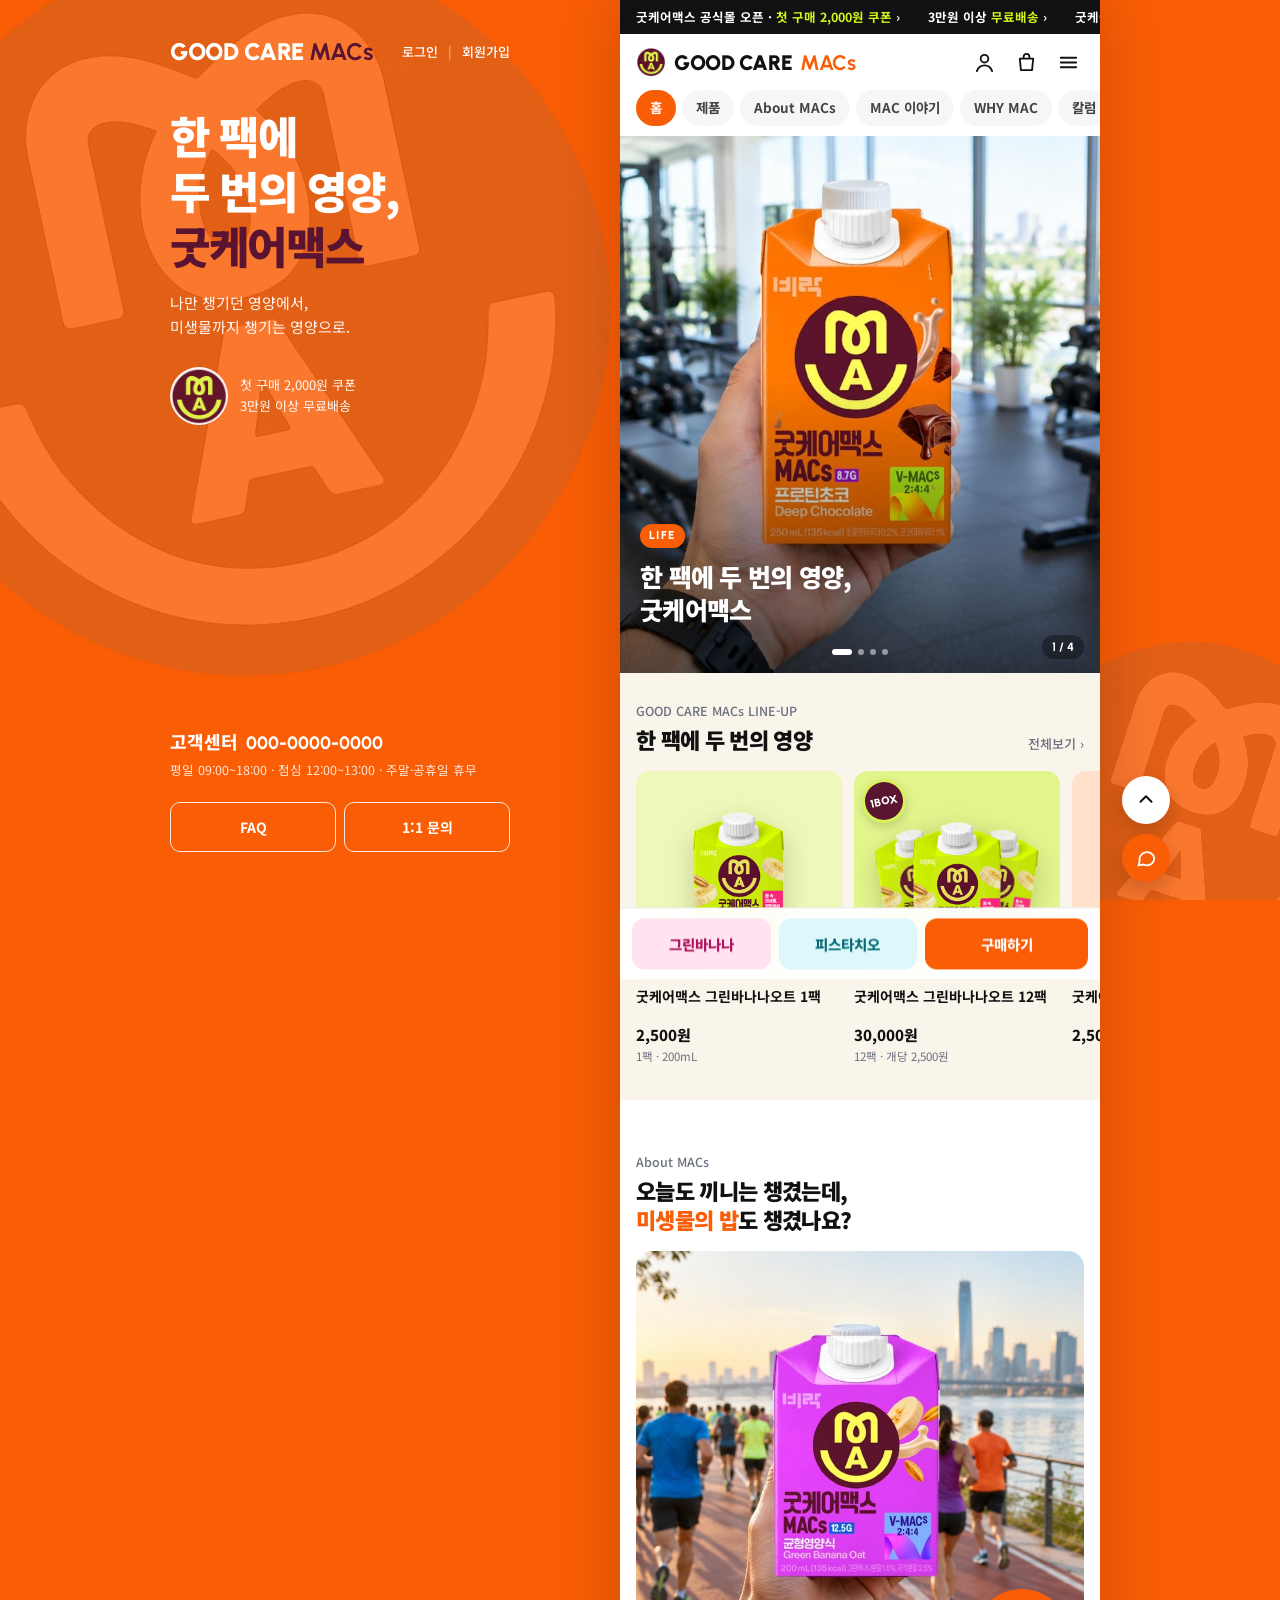
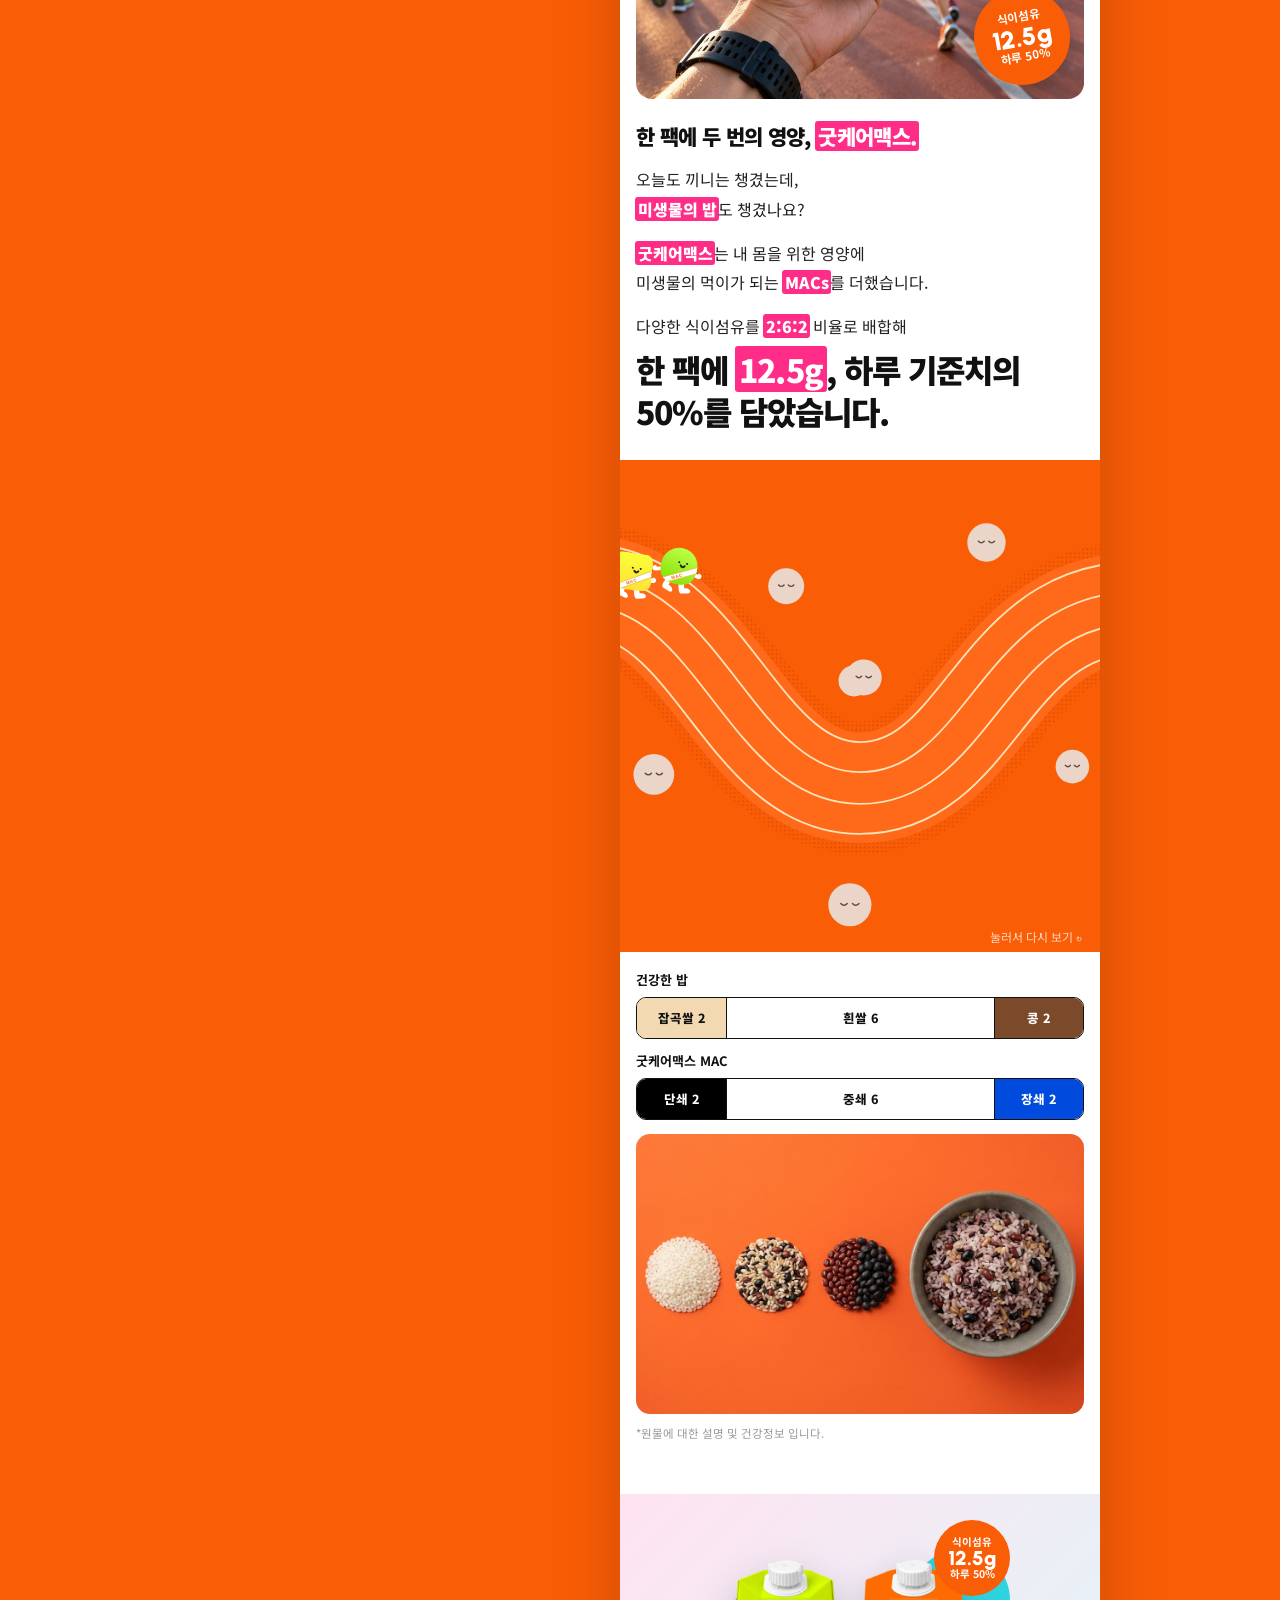
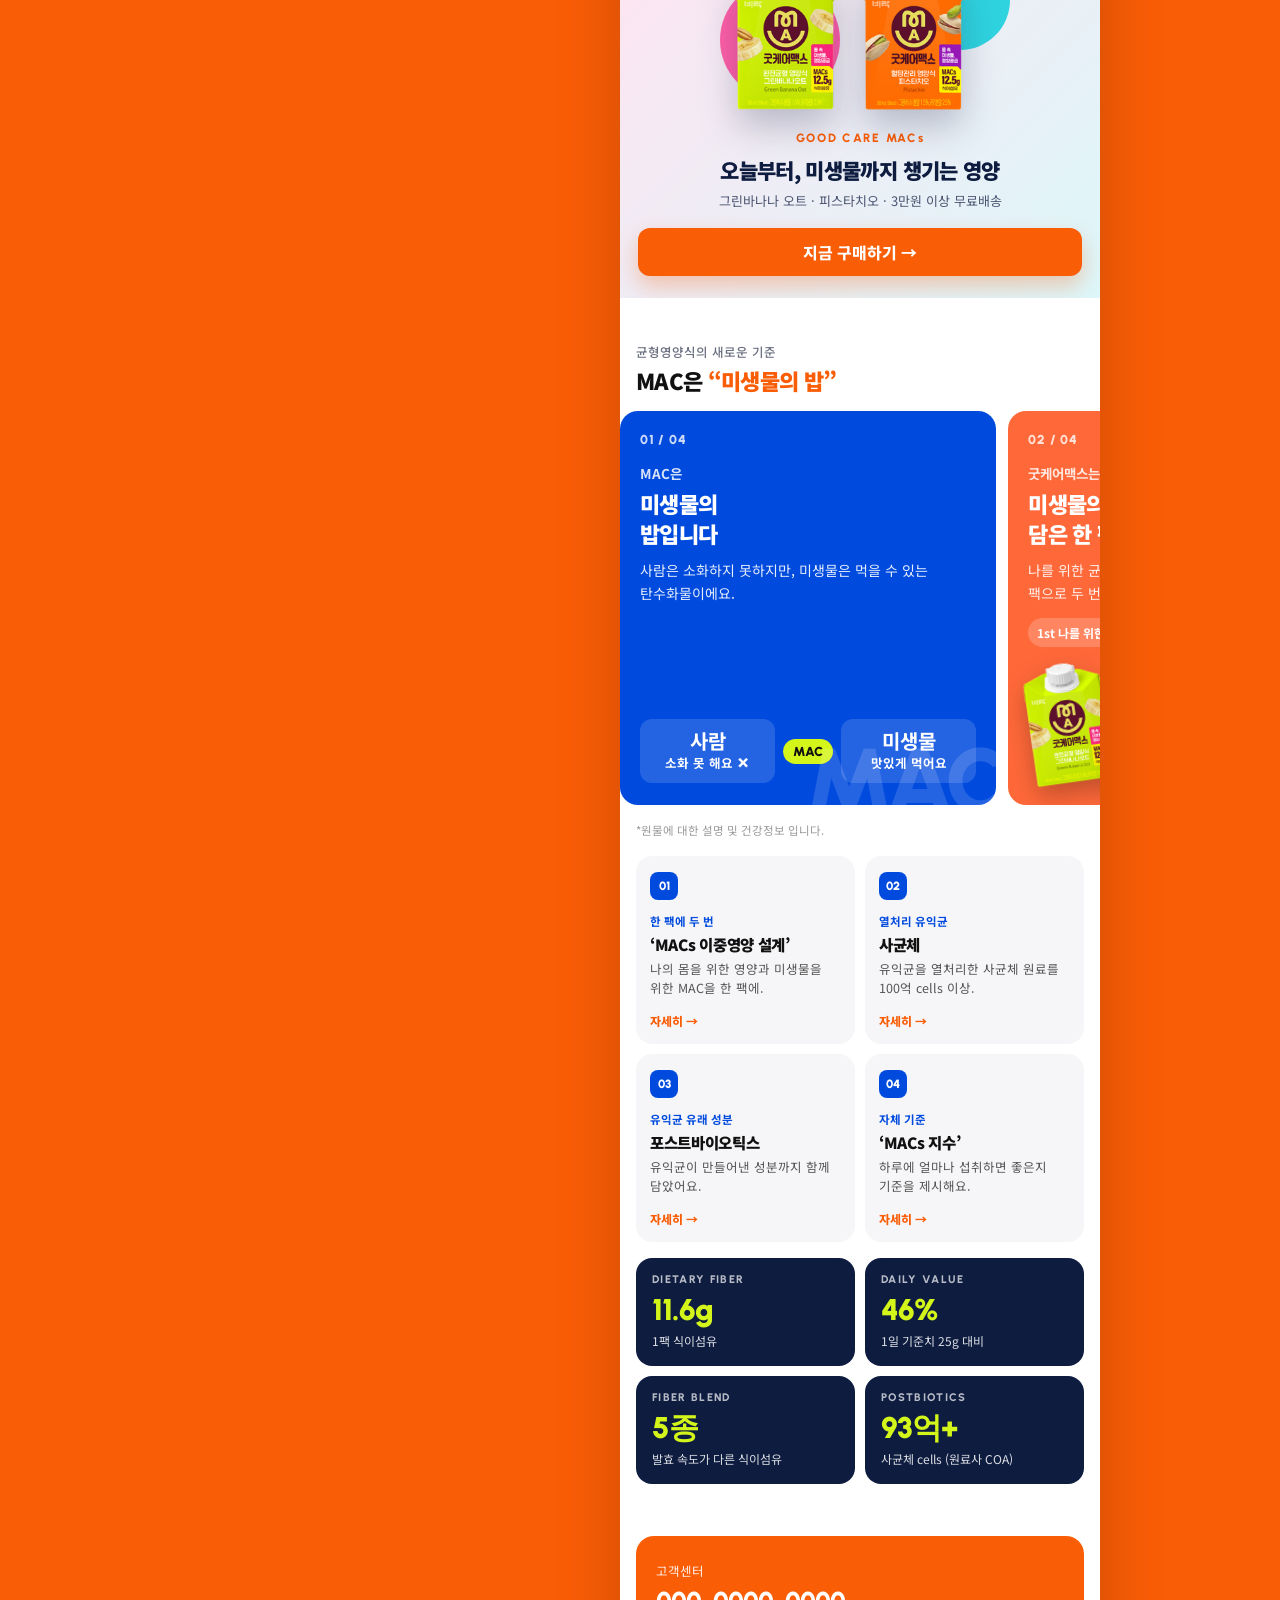
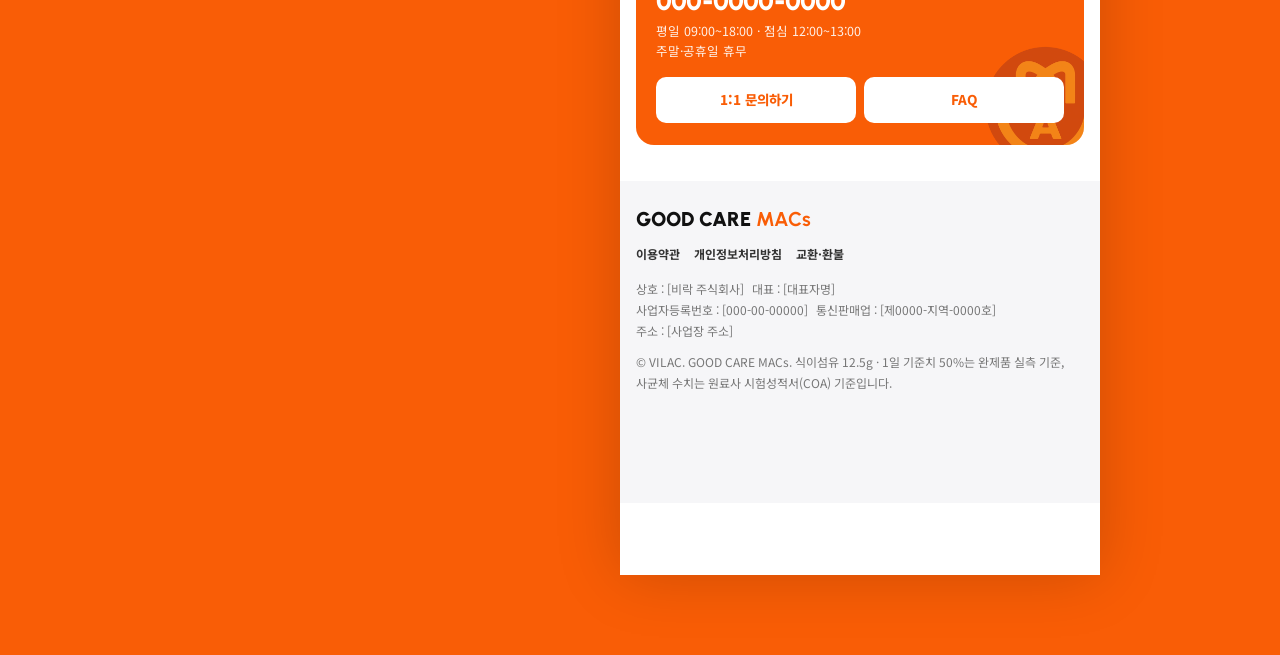
==== commit 3d52ef63: "칼럼만 원래 문구('장 속', '몸속에서는') 복원 Co-Authored-By: Claude Opus 5.5 <noreply@anthropic.com> Claude-Session:" ====
--- a/mobile/index.html
+++ b/mobile/index.html
@@ -584,11 +584,11 @@
         </details>
         <details class="post" id="column-02">
           <summary><span class="b-no">02</span><span class="b-cat">배합 설계</span><span class="b-title">왜 한 가지가 아니라 다섯 가지일까요?</span><span class="b-meta">2026.10.30</span><span class="b-arrow" aria-hidden="true"></span></summary>
-          <div class="post-body"><h3>왜 한 가지가 아니라 다섯 가지일까요?</h3><p>식이섬유는 종류마다 발효되는 속도가 달라요. 이눌린과 올리고당은 빠르게, 구아검가수분해물은 완만하게, 폴리덱스트로스와 난소화성말토덱스트린은 천천히 발효돼요.</p><p>그래서 한 가지 원료를 많이 넣는 대신, 속도가 다른 다섯 가지를 고르게 섞어 12.5g을 채웠어요. 흰쌀·잡곡쌀·콩을 섞어 짓는 밥처럼요.</p><button type="button" class="post-close">목록으로 접기</button></div>
+          <div class="post-body"><h3>왜 한 가지가 아니라 다섯 가지일까요?</h3><p>식이섬유는 종류마다 장 속에서 발효되는 속도가 달라요. 이눌린과 올리고당은 빠르게, 구아검가수분해물은 완만하게, 폴리덱스트로스와 난소화성말토덱스트린은 천천히 발효돼요.</p><p>그래서 한 가지 원료를 많이 넣는 대신, 속도가 다른 다섯 가지를 고르게 섞어 12.5g을 채웠어요. 흰쌀·잡곡쌀·콩을 섞어 짓는 밥처럼요.</p><button type="button" class="post-close">목록으로 접기</button></div>
         </details>
         <details class="post" id="column-01" open>
-          <summary><span class="b-no">01</span><span class="b-cat">식이섬유</span><span class="b-title">식이섬유 12.5g, 어디로 갈까요?</span><span class="b-meta">2026.10.30</span><span class="b-arrow" aria-hidden="true"></span></summary>
-          <div class="post-body"><h3>식이섬유 12.5g, 어디로 갈까요?</h3><p>식이섬유는 사람의 소화효소로는 분해되지 않아요. 입과 위, 소장을 그대로 지나 대장까지 도착하고, 그곳에서 미생물이 먹을 수 있는 ‘밥’이 돼요.</p><p>굿케어맥스가 MAC을 ‘미생물의 밥’이라고 부르는 이유예요. 한 병에는 이런 식이섬유가 12.5g, 하루 영양성분 기준치(25g)의 절반만큼 들어 있어요.</p><button type="button" class="post-close">목록으로 접기</button></div>
+          <summary><span class="b-no">01</span><span class="b-cat">식이섬유</span><span class="b-title">식이섬유 12.5g, 몸속에서는 어디로 갈까요?</span><span class="b-meta">2026.10.30</span><span class="b-arrow" aria-hidden="true"></span></summary>
+          <div class="post-body"><h3>식이섬유 12.5g, 몸속에서는 어디로 갈까요?</h3><p>식이섬유는 사람의 소화효소로는 분해되지 않아요. 입과 위, 소장을 그대로 지나 대장까지 도착하고, 그곳에서 장 속 미생물이 먹을 수 있는 ‘밥’이 돼요.</p><p>굿케어맥스가 MAC을 ‘장 속 미생물의 밥’이라고 부르는 이유예요. 한 병에는 이런 식이섬유가 12.5g, 하루 영양성분 기준치(25g)의 절반만큼 들어 있어요.</p><button type="button" class="post-close">목록으로 접기</button></div>
         </details>
       </div>
 <p class="col-note">칼럼 속 원료 이야기는 원료에 대한 일반적인 설명이며, 굿케어맥스 제품의 효능·효과를 뜻하지 않아요.</p>
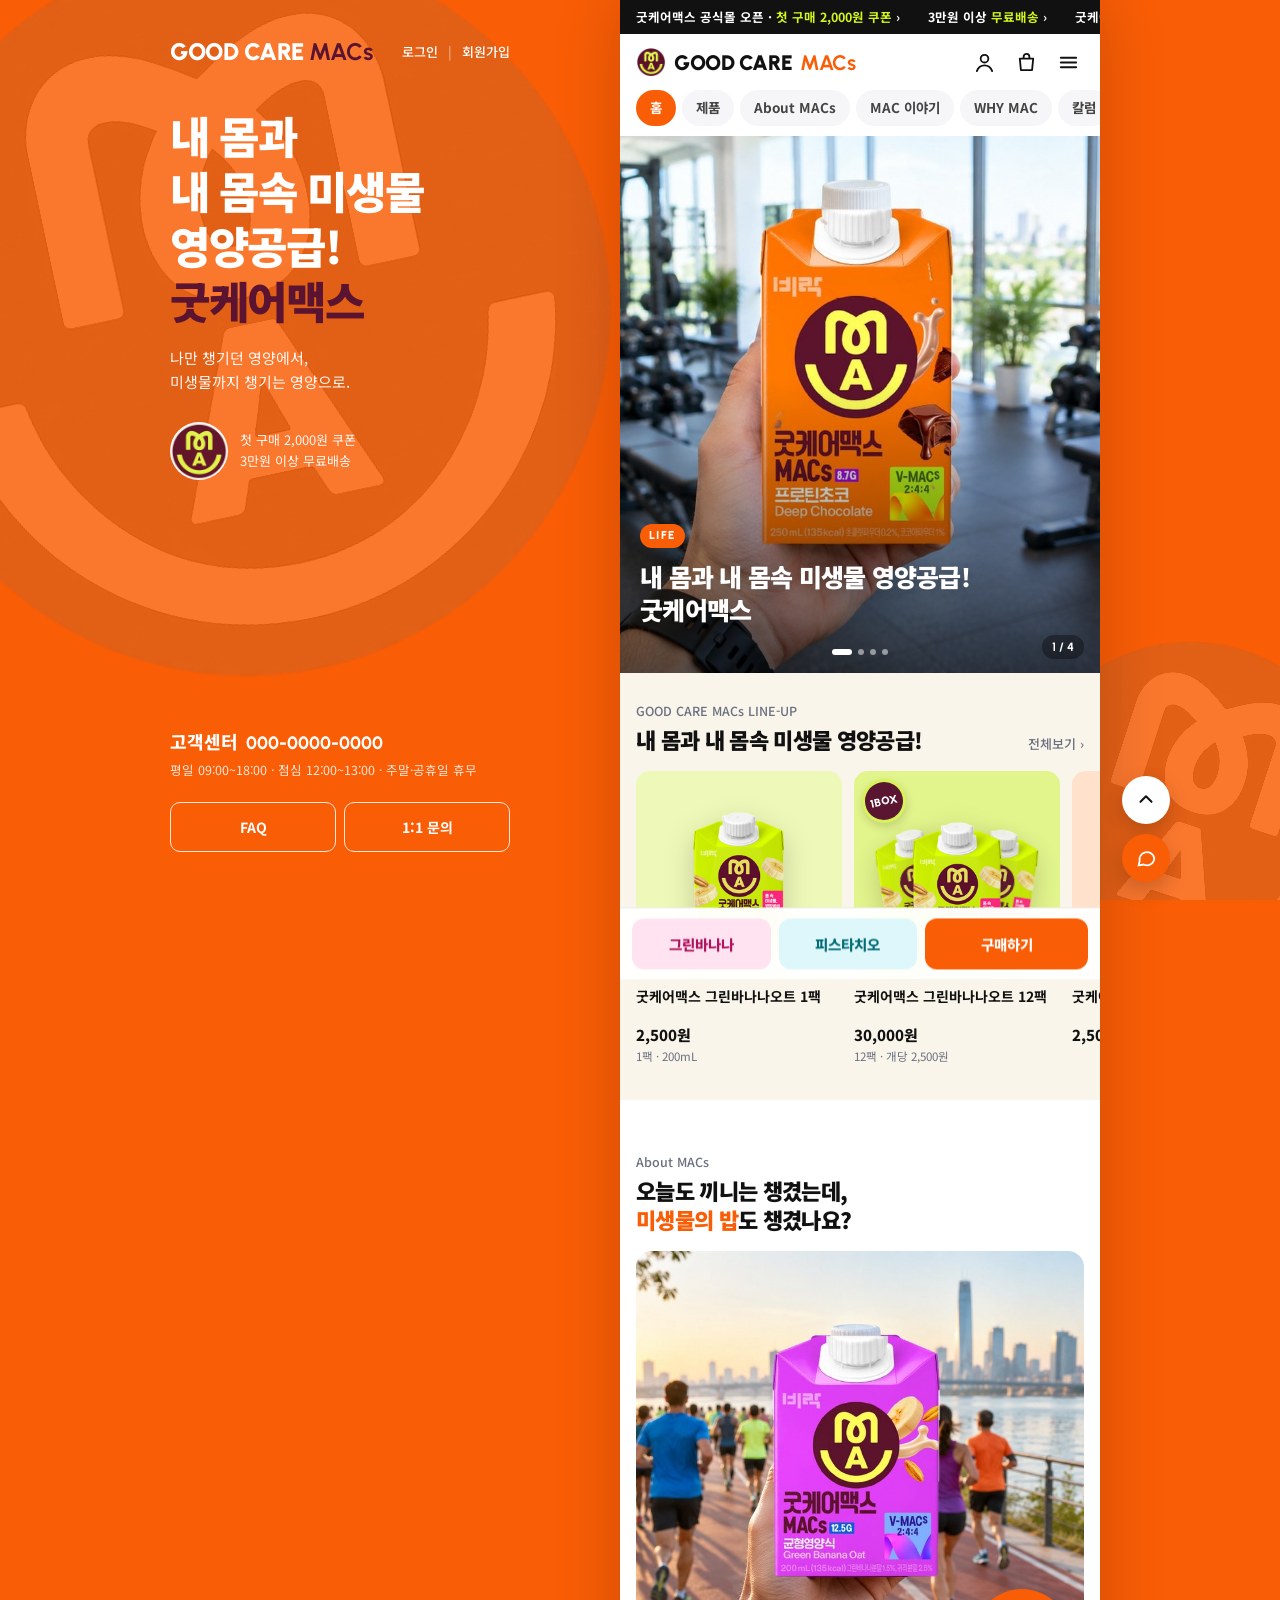
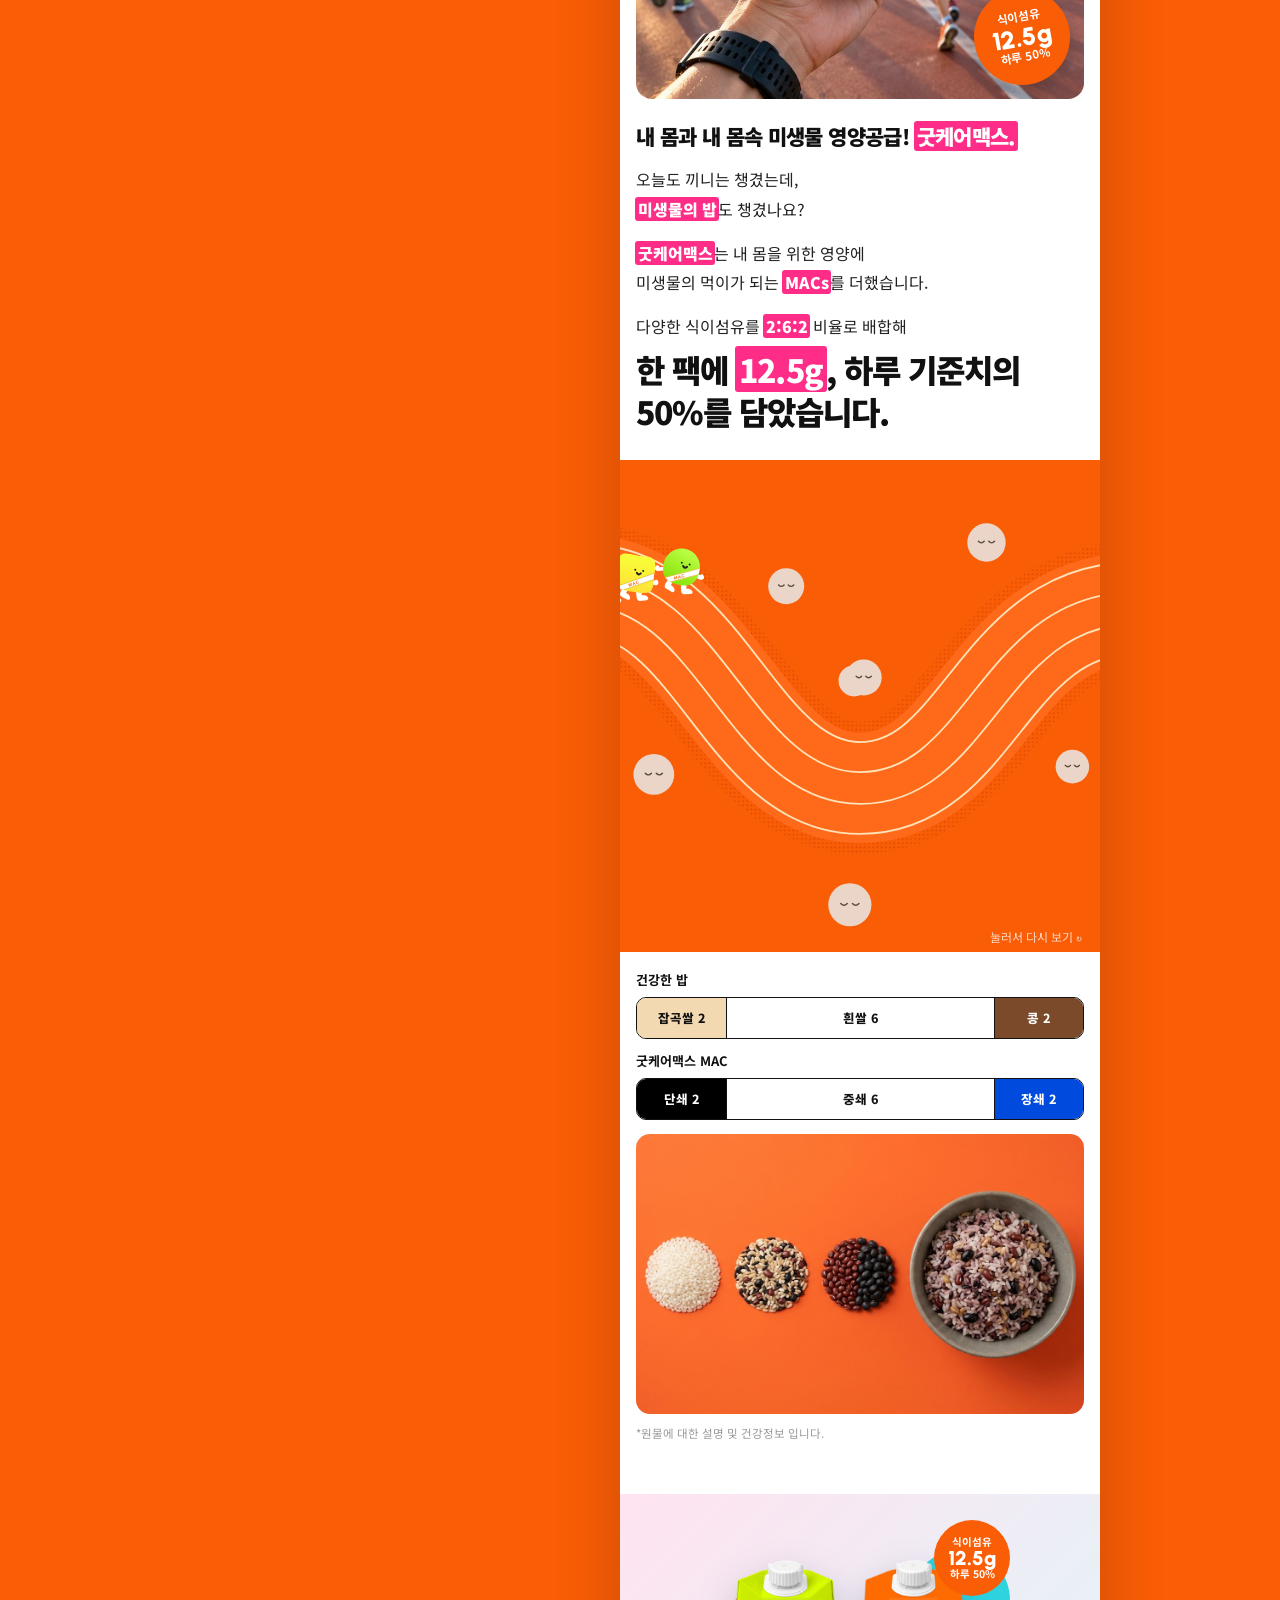
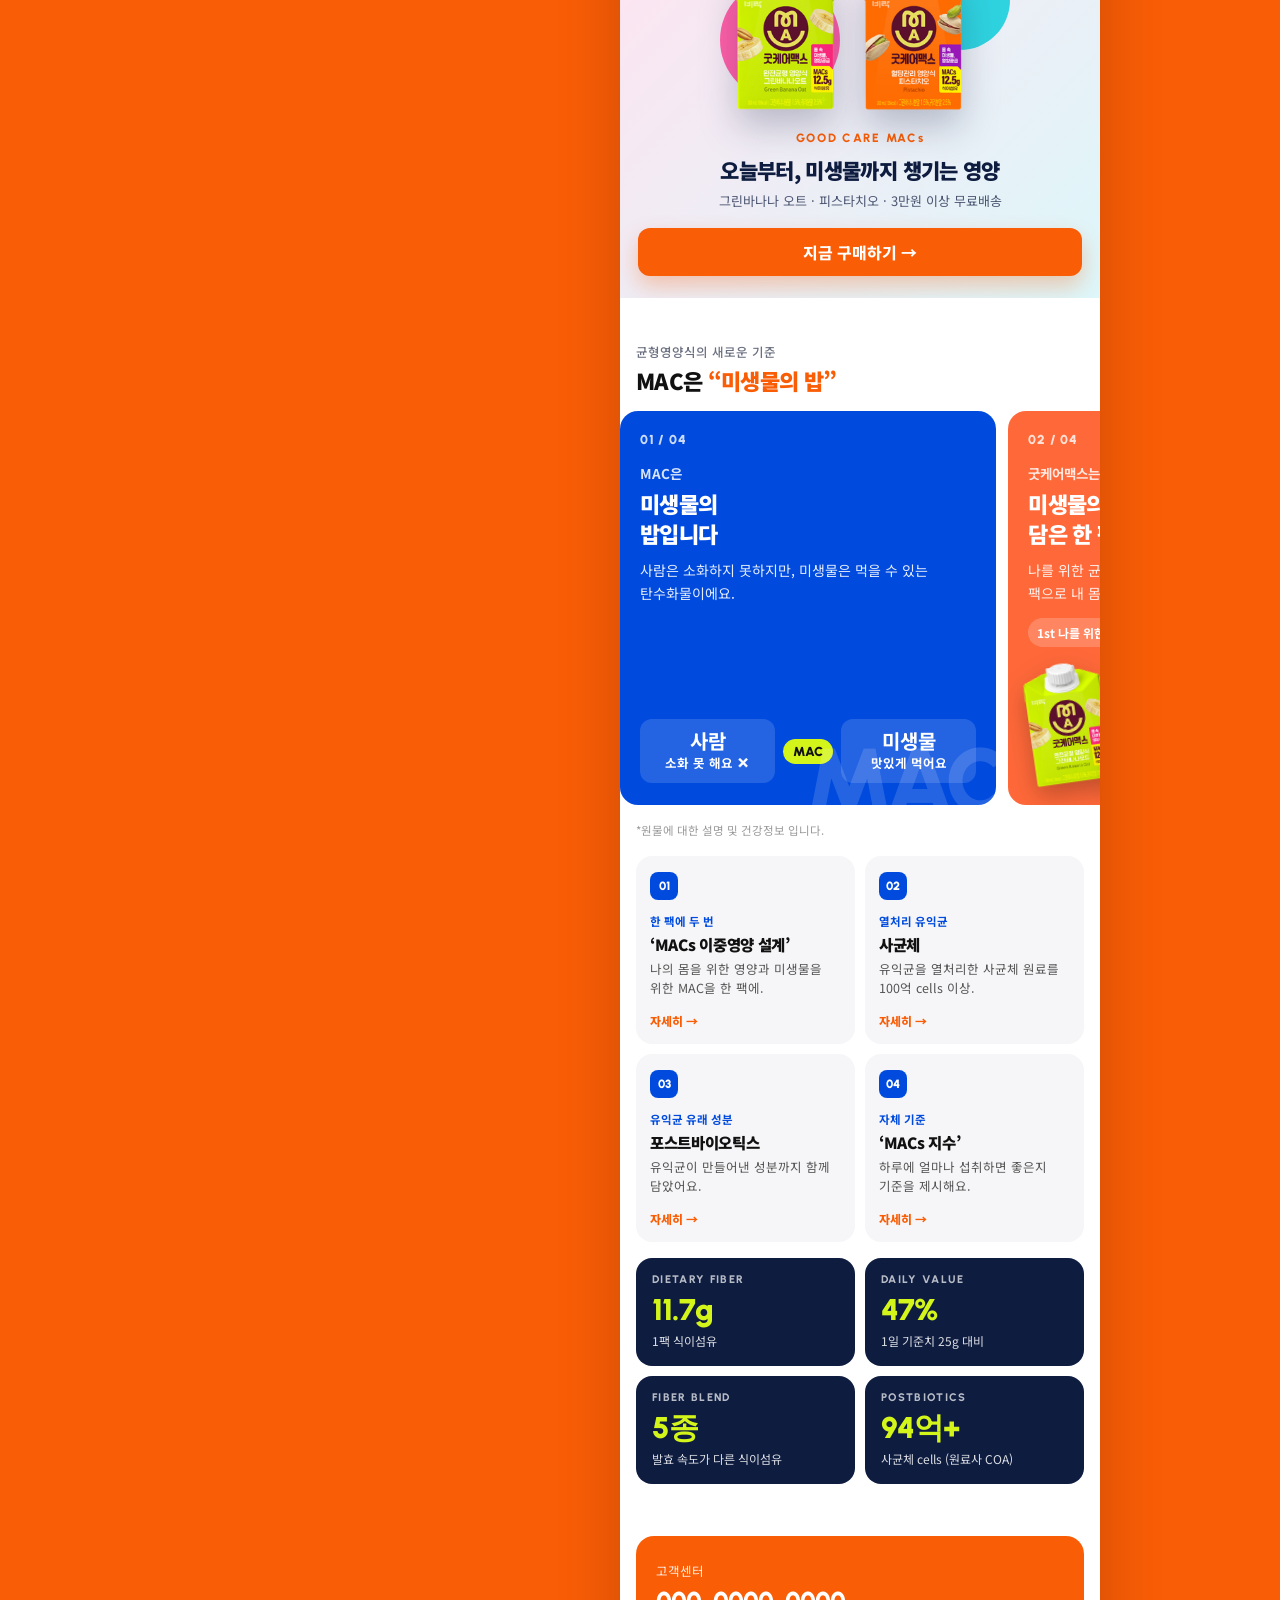
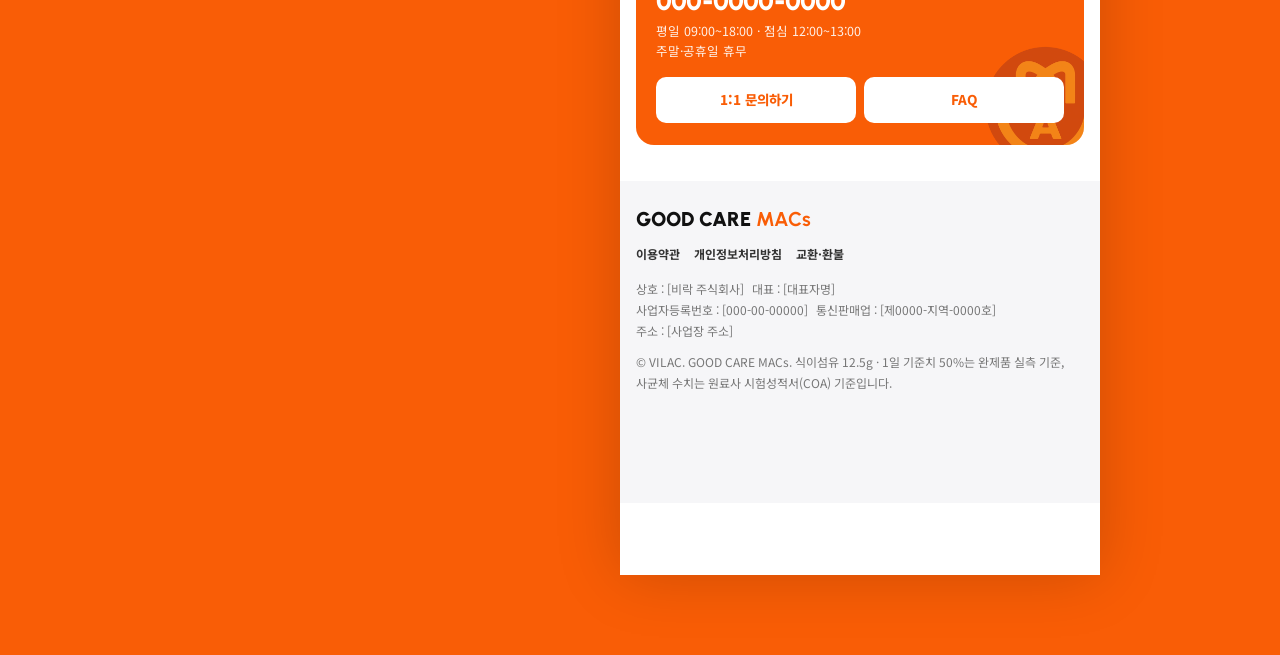
==== commit 61e4fb45: "'한 팩에 두 번의 영양' 문구를 '내 몸과 내 몸속 미생물 영양공급!'으로 통일 Co-Authored-By: Claude Opus 5.5 <noreply@anthropic.com" ====
--- a/mobile/index.html
+++ b/mobile/index.html
@@ -449,7 +449,7 @@
 <aside class="side" aria-label="굿케어맥스 안내">
   <div>
     <div class="s-top"><span class="s-logo">GOOD CARE <b>MACs</b></span><span class="s-acc"><a href="shop.html#/login">로그인</a><span>|</span><a href="shop.html#/signup">회원가입</a></span></div>
-    <h1>한 팩에<br>두 번의 영양,<br><em>굿케어맥스</em></h1>
+    <h1>내 몸과<br>내 몸속 미생물<br>영양공급!<br><em>굿케어맥스</em></h1>
     <p class="s-sub">나만 챙기던 영양에서,<br>미생물까지 챙기는 영양으로.</p>
     <div class="s-qr"><img src="assets/gcm-logo-circle.png" alt=""><span>첫 구매 2,000원 쿠폰<br>3만원 이상 무료배송</span></div>
   </div>
@@ -480,7 +480,7 @@
     <!-- HERO SLIDER -->
     <section class="hero" aria-roledescription="carousel" aria-label="굿케어맥스 소식">
       <div class="slides" id="slides">
-        <a class="slide" href="shop.html#/list?brand=gcm"><img src="assets/hero-life.jpg" alt="굿케어맥스를 들고 있는 헬스장" style="object-position:50% 45%"><div class="cap"><small>LIFE</small><h2>한 팩에 두 번의 영양,<br>굿케어맥스</h2></div></a>
+        <a class="slide" href="shop.html#/list?brand=gcm"><img src="assets/hero-life.jpg" alt="굿케어맥스를 들고 있는 헬스장" style="object-position:50% 45%"><div class="cap"><small>LIFE</small><h2>내 몸과 내 몸속 미생물 영양공급!<br>굿케어맥스</h2></div></a>
         <a class="slide" href="#products"><img src="assets/hero-whole.jpg" alt="필라테스 스튜디오에서 들고 있는 굿케어맥스" style="object-position:50% 45%"><div class="cap"><small>WHOLE</small><h2>나의 한 끼 + 미생물의 밥,<br>한 팩으로</h2></div></a>
         <a class="slide" href="#products"><img src="assets/hero-move.jpg" alt="한강 러닝 중 들고 있는 굿케어맥스" style="object-position:50% 45%"><div class="cap"><small>MOVE</small><h2>달리는 날에도<br>미생물까지 챙기는 영양</h2></div></a>
         <a class="slide" href="#products"><img src="assets/hero-core.jpg" alt="축구장에서 들고 있는 굿케어맥스" style="object-position:50% 45%"><div class="cap"><small>CORE</small><h2>뛰는 하루도 든든하게,<br>굿케어맥스</h2></div></a>
@@ -491,7 +491,7 @@
 
     <!-- PRODUCTS -->
     <section class="sec" id="products">
-      <div class="sh"><div><p class="eb">GOOD CARE MACs LINE-UP</p><h2 class="ttl">한 팩에 두 번의 영양</h2></div><a class="more" href="shop.html#/list?brand=gcm">전체보기 ›</a></div>
+      <div class="sh"><div><p class="eb">GOOD CARE MACs LINE-UP</p><h2 class="ttl">내 몸과 내 몸속 미생물 영양공급!</h2></div><a class="more" href="shop.html#/list?brand=gcm">전체보기 ›</a></div>
       <div class="rail">
         <a class="pc pc4" href="shop.html#/product/gcm-banana"><div class="ph" style="background:#EEF8B8"><img class="p1" src="assets/gcm-pack-banana-v3.png" alt="굿케어맥스 그린바나나오트 1팩"><span class="pc4-cart" aria-hidden="true"><svg viewBox="0 0 24 24" fill="none" stroke="currentColor" stroke-width="2" stroke-linejoin="round"><path d="M5 8h14l-1.2 12H6.2z"/><path d="M9 8V6a3 3 0 0 1 6 0v2"/></svg></span></div><h3>굿케어맥스 그린바나나오트 1팩</h3><p class="pr">2,500원</p><p class="rv">1팩 · 200mL</p></a>
         <a class="pc pc4 box" href="shop.html#/product/gcm-banana"><div class="ph" style="background:#E2F48C"><img class="pb" src="assets/gcm-pack-banana-v3.png" alt=""><img class="pc2" src="assets/gcm-pack-banana-v3.png" alt=""><img class="p1" src="assets/gcm-pack-banana-v3.png" alt="굿케어맥스 그린바나나오트 12팩"><span class="box1">1BOX</span><span class="pc4-cart" aria-hidden="true"><svg viewBox="0 0 24 24" fill="none" stroke="currentColor" stroke-width="2" stroke-linejoin="round"><path d="M5 8h14l-1.2 12H6.2z"/><path d="M9 8V6a3 3 0 0 1 6 0v2"/></svg></span></div><h3>굿케어맥스 그린바나나오트 12팩</h3><p class="pr">30,000원</p><p class="rv">12팩 · 개당 2,500원</p></a>
@@ -506,7 +506,7 @@
       <h2 class="ttl">오늘도 끼니는 챙겼는데,<br><em>미생물의 밥</em>도 챙겼나요?</h2>
       <div class="feat rv"><img src="assets/hero-move.jpg" alt="한강 러닝 중 손에 든 굿케어맥스" style="object-position:50% 45%"><span class="stk">식이섬유<b>12.5g</b>하루 50%</span></div>
       <div class="copy" id="copy">
-        <p class="lead">한 팩에 두 번의 영양, <em>굿케어맥스.</em></p>
+        <p class="lead">내 몸과 내 몸속 미생물 영양공급! <em>굿케어맥스.</em></p>
         <p>오늘도 끼니는 챙겼는데,<br><em>미생물의 밥</em>도 챙겼나요?</p>
         <p><em>굿케어맥스</em>는 내 몸을 위한 영양에<br>미생물의 먹이가 되는 <em>MACs</em>를 더했습니다.</p>
         <p>다양한 식이섬유를 <em>2:6:2</em> 비율로 배합해<br><span class="big">한 팩에 <em>12.5g</em>, 하루 기준치의 50%를 담았습니다.</span></p>
@@ -542,7 +542,7 @@
       <h2 class="ttl">MAC은 <em>“미생물의 밥”</em></h2>
       <div class="story">
         <article class="st s1"><span class="n">01 / 04</span><p class="k">MAC은</p><h3>미생물의<br>밥입니다</h3><p>사람은 소화하지 못하지만, 미생물은 먹을 수 있는 탄수화물이에요.</p><div class="vis"><div class="duel"><div><b>사람</b>소화 못 해요 ✕</div><span class="cap">MAC</span><div><b>미생물</b>맛있게 먹어요</div></div></div><span class="g" aria-hidden="true">MAC</span></article>
-        <article class="st s2"><span class="n">02 / 04</span><p class="k">굿케어맥스는</p><h3>미생물의 밥까지<br>담은 한 팩</h3><p>나를 위한 균형영양에 미생물을 위한 MAC을 더해 한 팩으로 두 번의 영양을 챙겨요.</p><div class="chips"><span>1st 나를 위한 균형영양</span><span>2nd 미생물을 위한 MAC</span></div><div class="vis packs"><img src="assets/gcm-pack-banana-v3.png" alt=""><img src="assets/gcm-pack-pistachio-v3.png" alt=""></div><span class="g" aria-hidden="true">DUAL</span></article>
+        <article class="st s2"><span class="n">02 / 04</span><p class="k">굿케어맥스는</p><h3>미생물의 밥까지<br>담은 한 팩</h3><p>나를 위한 균형영양에 미생물을 위한 MAC을 더해 한 팩으로 내 몸과 내 몸속 미생물에 영양을 공급해요.</p><div class="chips"><span>1st 나를 위한 균형영양</span><span>2nd 미생물을 위한 MAC</span></div><div class="vis packs"><img src="assets/gcm-pack-banana-v3.png" alt=""><img src="assets/gcm-pack-pistachio-v3.png" alt=""></div><span class="g" aria-hidden="true">DUAL</span></article>
         <article class="st s3"><span class="n">03 / 04</span><p class="k">2 : 6 : 2는</p><h3>건강한 밥처럼 잡곡쌀 · 흰쌀 · 콩을 섞은 비율</h3><p>단쇄 2 · 중쇄 6 · 장쇄 2, 3가지 길이를 섞어 든든하게 설계했어요.</p><div class="vis"><img src="assets/run-green.svg" alt="" style="width:46px"><img src="assets/run-yellow.svg" alt="" style="width:56px"><img src="assets/run-blue.svg" alt="" style="width:46px"></div><span class="g" aria-hidden="true">2:6:2</span></article>
         <article class="st s4"><span class="n">04 / 04</span><p class="k">굿케어맥스만의</p><h3>다른 균형영양식과<br>이렇게 달라요</h3><p>미생물까지 생각한 설계부터 근거 있는 원료, 하루 섭취 기준까지 꼼꼼하게 담았어요.</p><div class="vis"><a class="btn line" href="#only" style="margin:0;background:#fff">네 가지 보기 ↓</a></div><span class="g" aria-hidden="true">ONLY</span></article>
       </div>
@@ -611,7 +611,7 @@
           <li><span class="why-n">03</span><div><h3>미생물마다 좋아하는 밥이 달라요, 그래서 <span style="color:var(--orange)">2:6:2</span></h3>
             <p>식이섬유는 사슬 길이에 따라 <strong>발효되는 속도</strong>가 달라요. 짧은 사슬은 빠르게, 긴 사슬은 천천히 발효돼요.</p>
             <p>굿케어맥스는 한 가지를 많이 넣는 대신 길이가 다른 식이섬유를 <strong>단쇄 2 · 중쇄 6 · 장쇄 2</strong>로 고루 섞었어요.</p></div></li>
-          <li><span class="why-n">04</span><div><h3>한 병에 두 번의 영양</h3>
+          <li><span class="why-n">04</span><div><h3>내 몸과 내 몸속 미생물 영양공급!</h3>
             <p>MAC만 따로 챙기려면 번거롭고 값도 만만치 않아요. 그래서 굿케어맥스는 <strong>나를 위한 균형영양</strong>에 비타민·무기질을 갖추고, 여기에 <strong>미생물을 위한 MAC 12.5g</strong>(하루 기준치의 50%)과 사균체 100억 cells 이상을 더했어요. 한 끼를 챙기는 동시에 미생물의 밥까지 챙기는 거죠.</p></div></li>
         </ol>
       </div>
